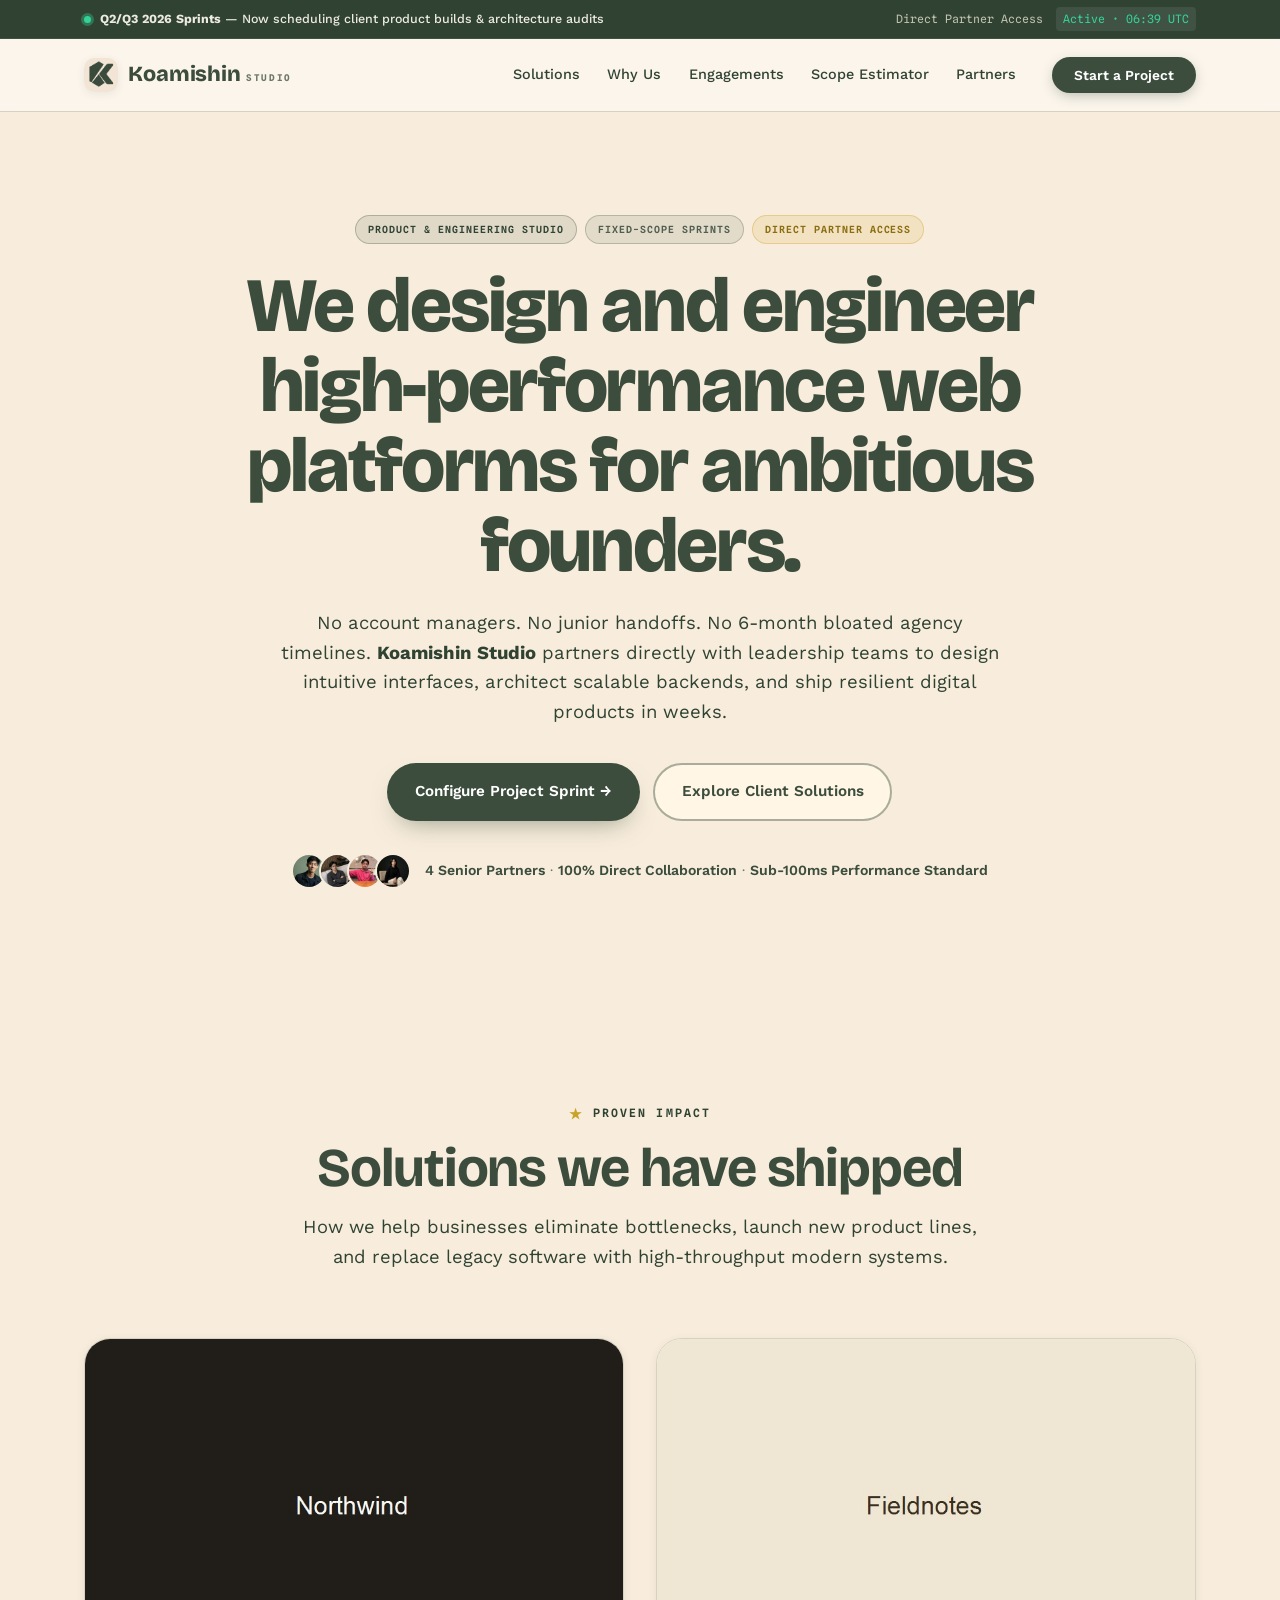
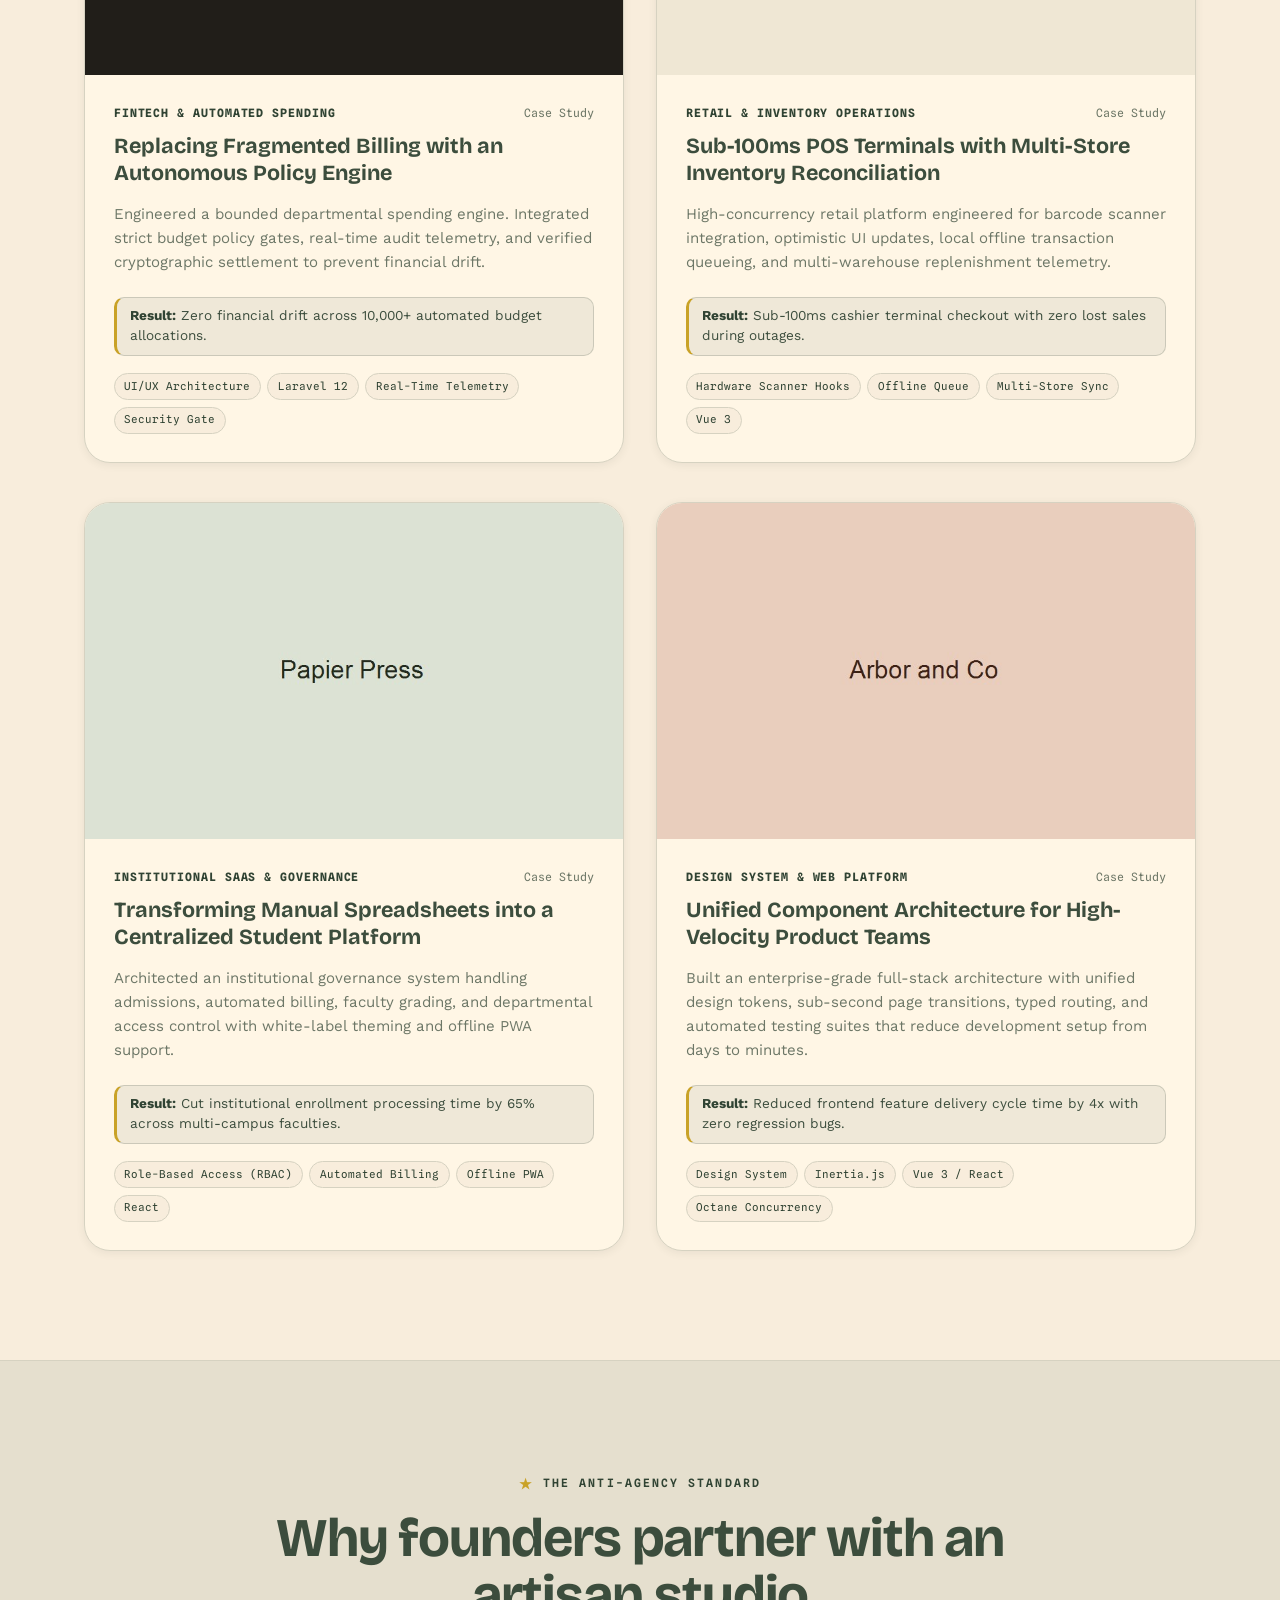
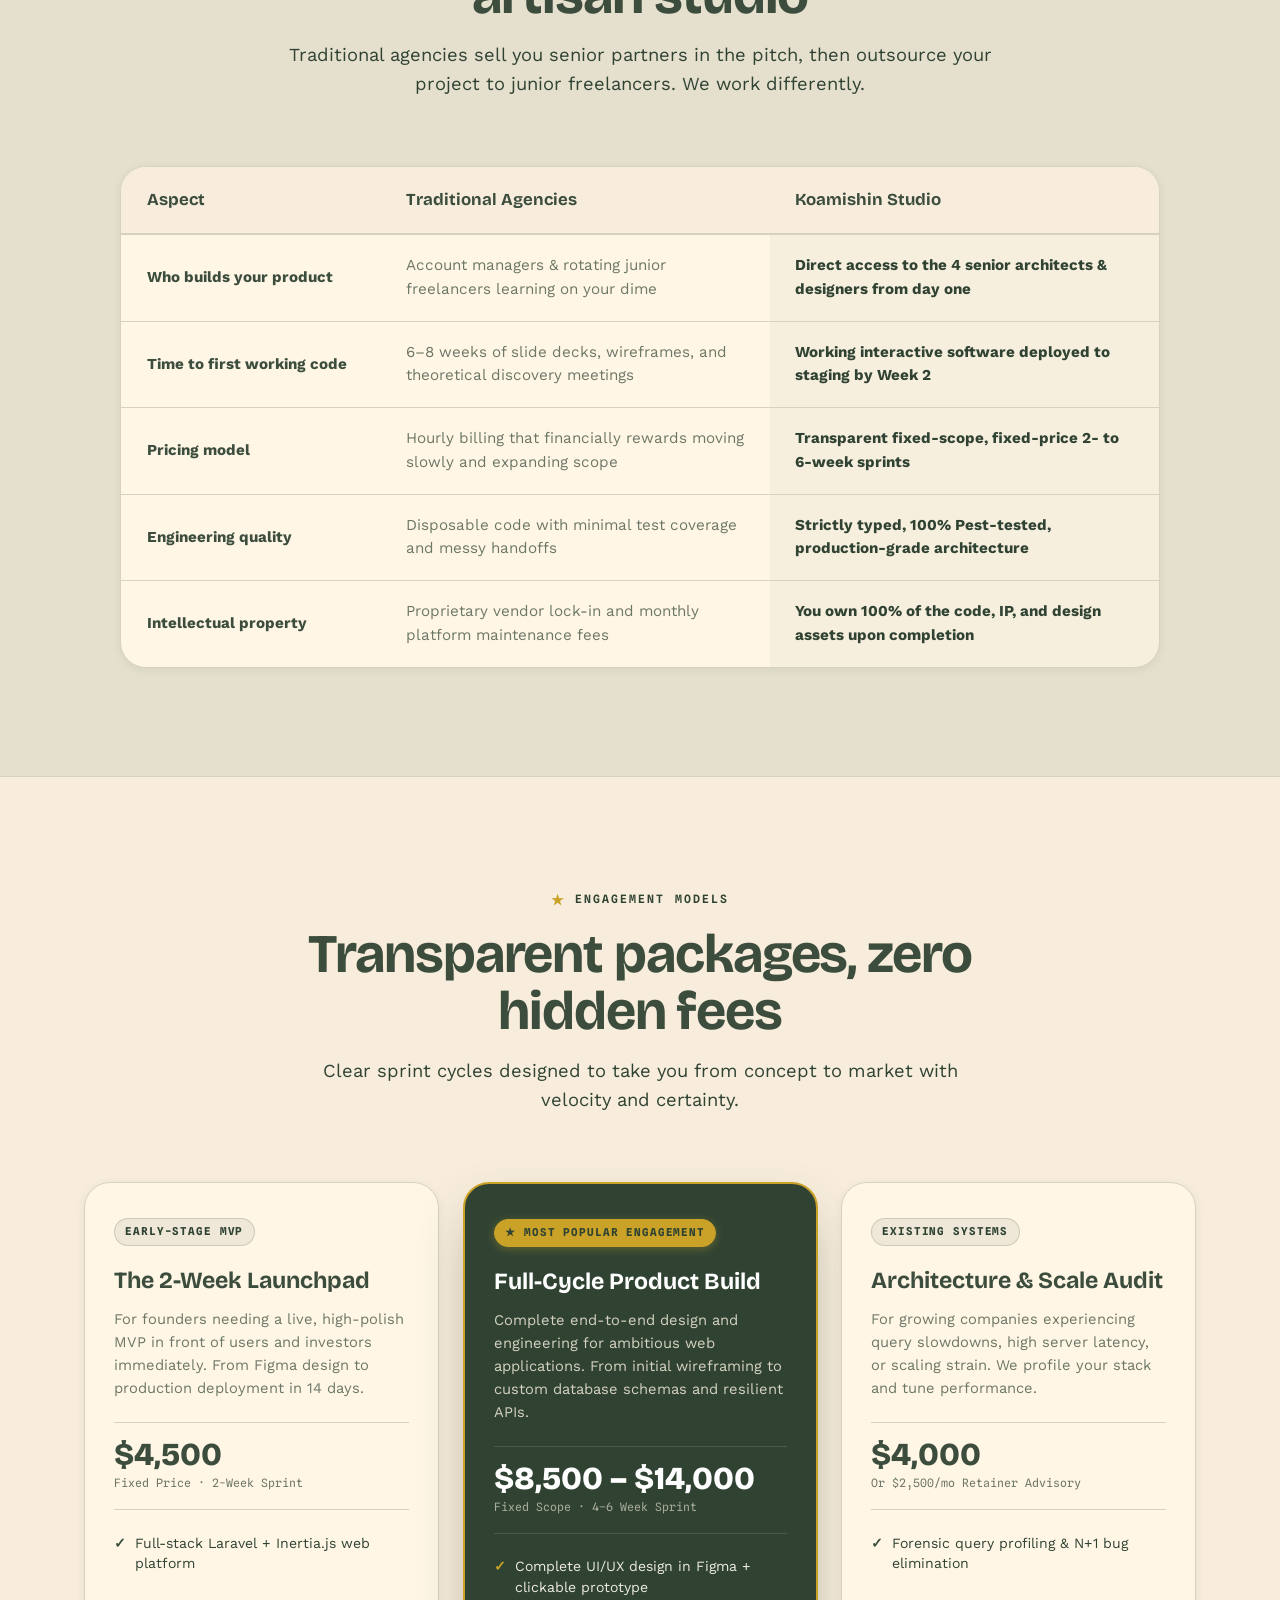
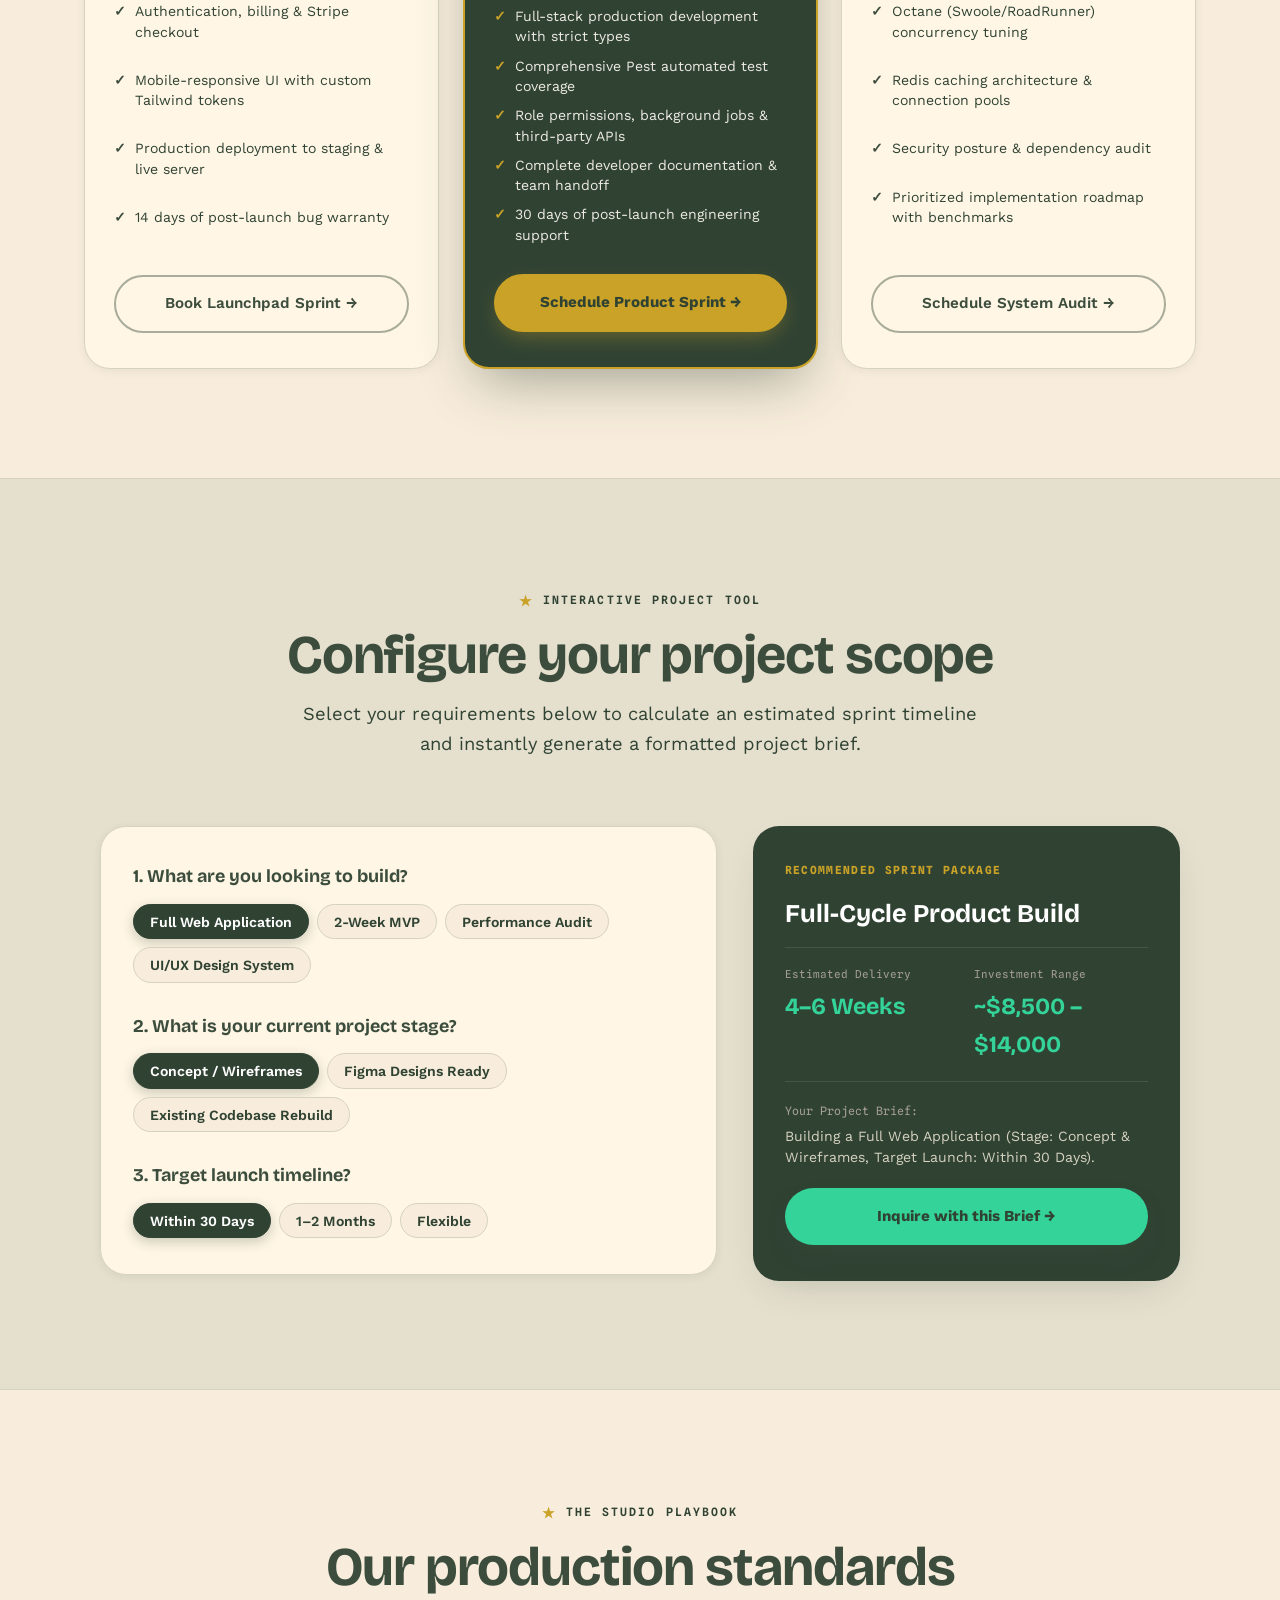
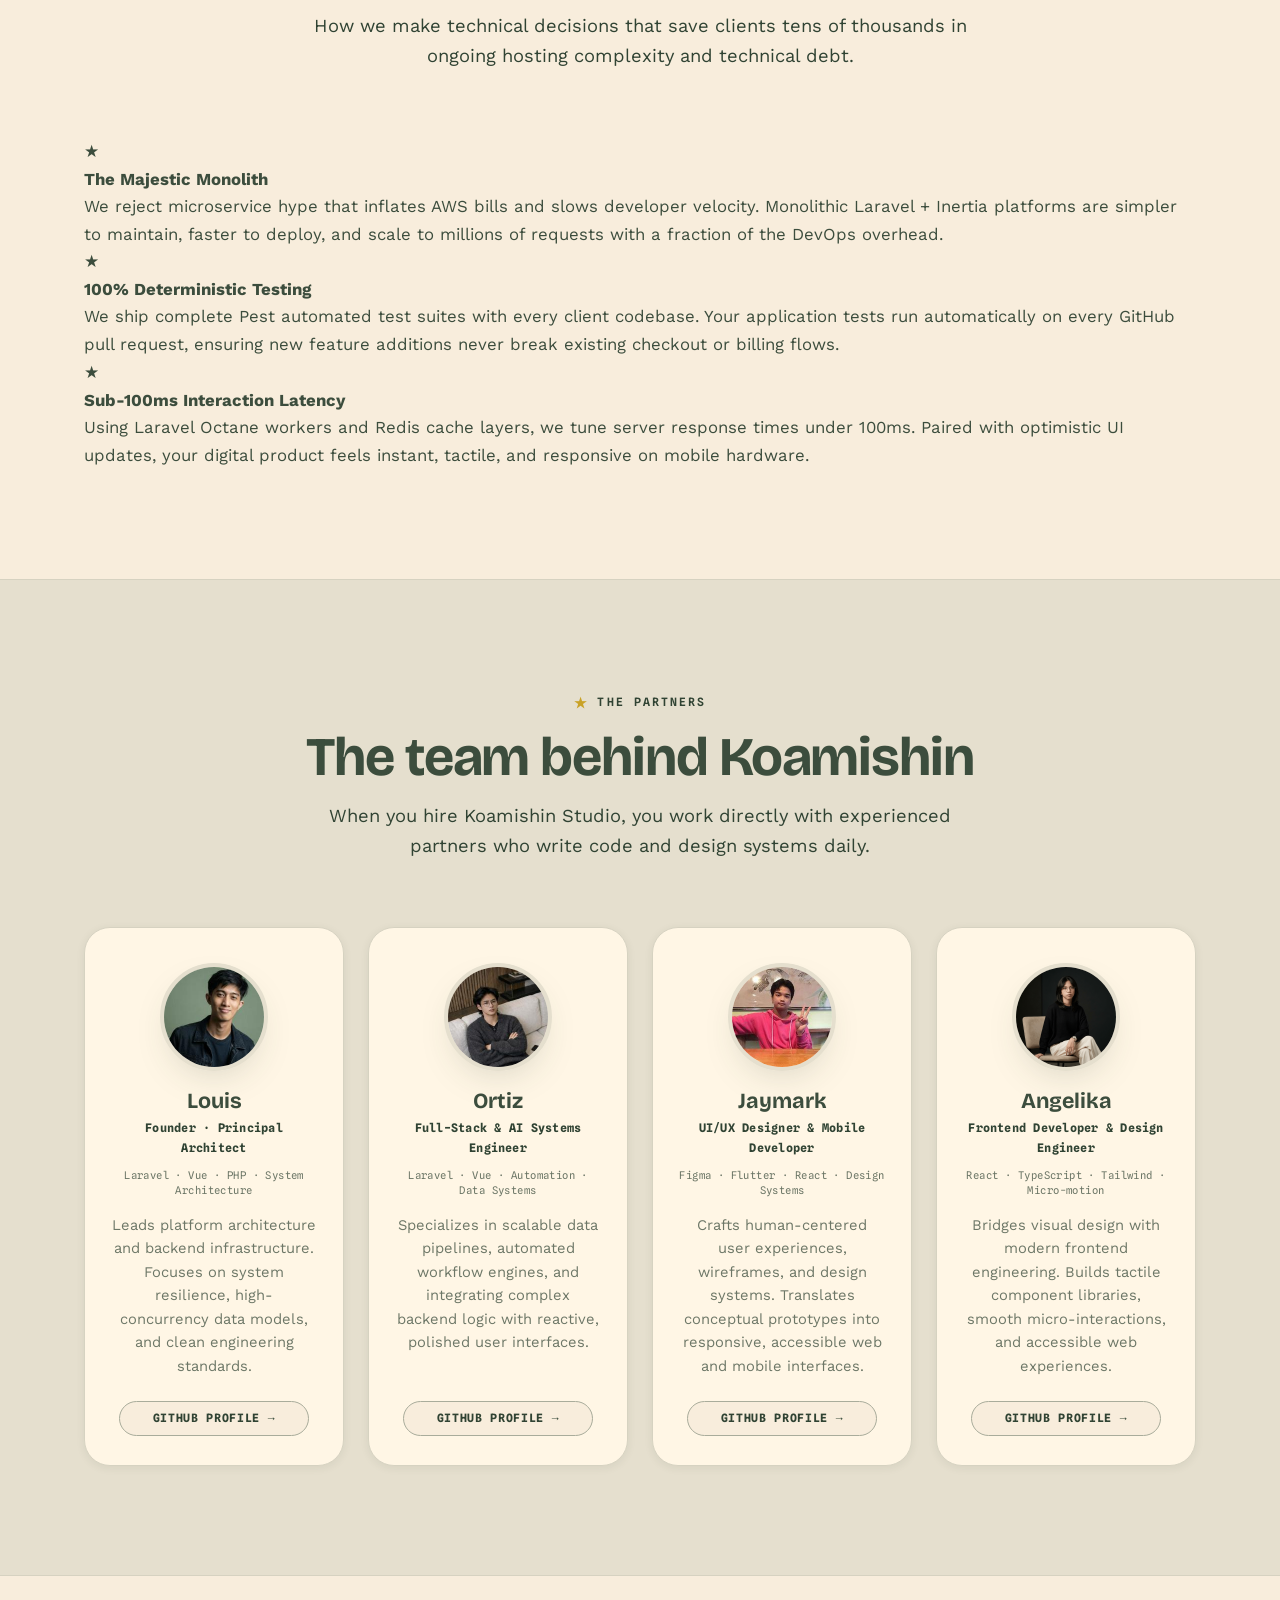
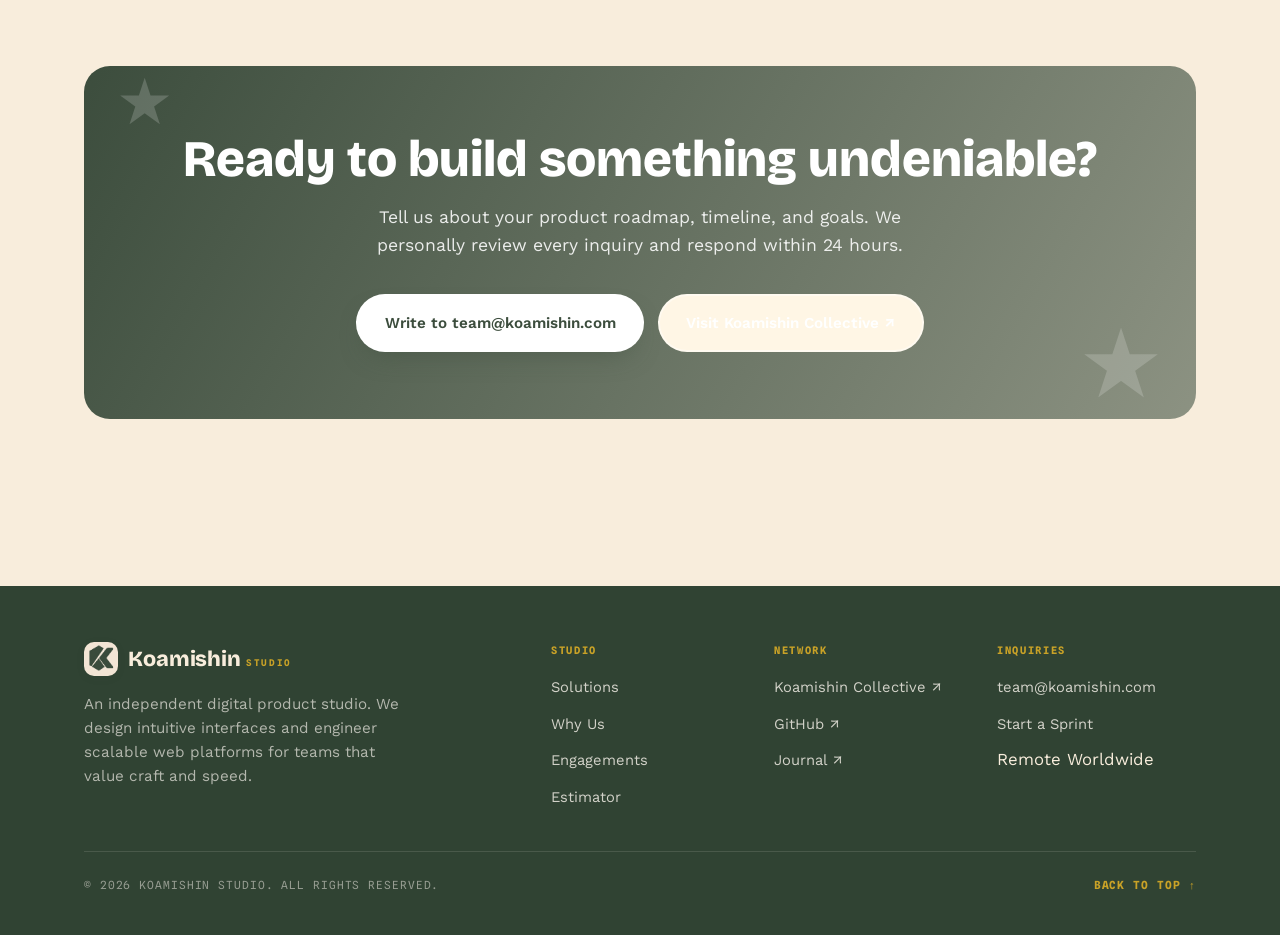
==== index.html @ 1f444ae4 "Add files via upload" ====
<!DOCTYPE html>
<html lang="en">
<head>
  <meta charset="UTF-8" />
  <meta name="viewport" content="width=device-width, initial-scale=1.0, viewport-fit=cover" />
  <meta name="theme-color" content="#3C4D3D" />
  <meta name="description" content="Koamishin Studio — Boutique digital product and engineering studio. We design intuitive interfaces and engineer high-concurrency web systems for ambitious founders and teams." />
  <meta property="og:title" content="Koamishin Studio — Digital Product &amp; Engineering Studio" />
  <meta property="og:description" content="No middlemen. No agency overhead. Direct partnership with senior architects and design engineers to ship production systems in weeks." />
  <meta property="og:image" content="images/koamishin-logo.png" />
  <meta name="twitter:card" content="summary_large_image" />
  <title>Koamishin Studio — Digital Product &amp; Engineering Studio</title>

  <link rel="icon" type="image/png" href="images/koamishin-logo.png" />

  <!-- Fonts: Bricolage Grotesque, Work Sans, Spline Sans Mono -->
  <link rel="preconnect" href="https://fonts.googleapis.com" />
  <link rel="preconnect" href="https://fonts.gstatic.com" crossorigin />
  <link href="https://fonts.googleapis.com/css2?family=Bricolage+Grotesque:opsz,wght@12..96,400..800&family=Spline+Sans+Mono:wght@400;500;600&family=Work+Sans:ital,wght@0,300..700;1,400..600&display=swap" rel="stylesheet" />

  <link rel="stylesheet" href="style.css" />
</head>
<body>
  <a class="skip-link" href="#main">Skip to content</a>

  <!-- Top Announcement Bar -->
  <div class="top-status-bar">
    <div class="wrap status-inner">
      <div class="status-left">
        <span class="live-dot" aria-hidden="true"></span>
        <span class="status-text"><strong>Q2/Q3 2026 Sprints</strong> — Now scheduling client product builds &amp; architecture audits</span>
      </div>
      <div class="status-right">
        <span class="location-badge">Direct Partner Access</span>
        <span class="clock-display" id="studio-clock" aria-label="Studio status">Active</span>
      </div>
    </div>
  </div>

  <!-- Site Header & Navigation -->
  <header class="site-header" id="site-header">
    <div class="wrap nav">
      <a class="brand" href="#top" aria-label="Koamishin Studio — Back to top">
        <img src="images/koamishin-logo.png" alt="Koamishin Logo" class="brand-logo" width="34" height="34" />
        <span class="brand-name">Koamishin<small>Studio</small></span>
      </a>

      <button class="nav-toggle-button" id="nav-toggle" type="button" aria-expanded="false" aria-controls="site-nav" aria-label="Toggle navigation menu">
        <span></span>
        <span></span>
      </button>

      <div class="nav-backdrop" id="nav-backdrop" aria-hidden="true"></div>

      <nav class="site-nav" id="site-nav" aria-label="Primary navigation">
        <ul class="nav-links">
          <li><a class="nav-link" href="#case-studies">Solutions</a></li>
          <li><a class="nav-link" href="#comparison">Why Us</a></li>
          <li><a class="nav-link" href="#packages">Engagements</a></li>
          <li><a class="nav-link" href="#estimator">Scope Estimator</a></li>
          <li><a class="nav-link" href="#team">Partners</a></li>
        </ul>
        <div class="nav-cta">
          <a class="btn btn-primary" href="#contact"><span class="btn-text-full">Start a Project</span><span class="btn-text-short">Contact</span></a>
        </div>
      </nav>
    </div>
  </header>

  <main id="main">
    <!-- Hero Section -->
    <section class="hero" id="top">
      <div class="wrap hero-center">
        <div class="badges reveal">
          <span class="badge coral">Product &amp; Engineering Studio</span>
          <span class="badge teal">Fixed-Scope Sprints</span>
          <span class="badge gold">Direct Partner Access</span>
        </div>

        <h1 class="hero-title reveal">
          We design and engineer high-performance web platforms for <em>ambitious founders</em>.
        </h1>

        <p class="hero-deck reveal">
          No account managers. No junior handoffs. No 6-month bloated agency timelines. <strong>Koamishin Studio</strong> partners directly with leadership teams to design intuitive interfaces, architect scalable backends, and ship resilient digital products in weeks.
        </p>

        <div class="hero-ctas reveal">
          <a class="btn btn-primary" href="#estimator">Configure Project Sprint →</a>
          <a class="btn btn-ghost" href="#case-studies">Explore Client Solutions</a>
        </div>

        <div class="hero-proof reveal">
          <div class="avatars" aria-label="Studio Partners">
            <img src="images/team-Rui-Zen.png" alt="Louis" width="36" height="36" loading="lazy" />
            <img src="images/team-SorenOutis.png" alt="Ortiz" width="36" height="36" loading="lazy" />
            <img src="images/team-Jaymark.png" alt="Jaymark" width="36" height="36" loading="lazy" />
            <img src="images/team-Angelika.png" alt="Angelika" width="36" height="36" loading="lazy" />
          </div>
          <p><b>4 Senior Partners</b> · <b>100% Direct Collaboration</b> · <b>Sub-100ms Performance Standard</b></p>
        </div>
      </div>
    </section>

    <!-- Client Solutions / Case Studies -->
    <section class="section" id="case-studies">
      <div class="wrap">
        <div class="section-head reveal">
          <span class="kicker">Proven Impact</span>
          <h2 class="section-title">Solutions we have <em>shipped</em></h2>
          <p class="lede">How we help businesses eliminate bottlenecks, launch new product lines, and replace legacy software with high-throughput modern systems.</p>
        </div>

        <div class="work-showcase-grid">
          <!-- Solution 1: OpenSinop -->
          <article class="work-card reveal" data-project="opensinop">
            <div class="work-visual">
              <img src="images/northwind-dashboard-product.jpg" alt="Autonomous finance operations platform" width="800" height="540" loading="lazy" />
              <button class="work-inspect-btn" type="button" data-open-project="opensinop">Read Client Story →</button>
            </div>
            <div class="work-content">
              <div class="work-meta">
                <span class="work-sector">Fintech &amp; Automated Spending</span>
                <span class="work-year">Case Study</span>
              </div>
              <h3 class="work-title">
                <button type="button" data-open-project="opensinop">Replacing Fragmented Billing with an Autonomous Policy Engine</button>
              </h3>
              <p class="work-desc">
                Engineered a bounded departmental spending engine. Integrated strict budget policy gates, real-time audit telemetry, and verified cryptographic settlement to prevent financial drift.
              </p>
              <div class="work-impact-badge">
                <strong>Result:</strong> Zero financial drift across 10,000+ automated budget allocations.
              </div>
              <div class="work-tags">
                <span>UI/UX Architecture</span><span>Laravel 12</span><span>Real-Time Telemetry</span><span>Security Gate</span>
              </div>
            </div>
          </article>

          <!-- Solution 2: Modern Multi-Store Retail -->
          <article class="work-card reveal" data-project="konbi">
            <div class="work-visual">
              <img src="images/fieldnotes-editorial-magazine.jpg" alt="Retail inventory management and cashier checkout interface" width="800" height="540" loading="lazy" />
              <button class="work-inspect-btn" type="button" data-open-project="konbi">Read Client Story →</button>
            </div>
            <div class="work-content">
              <div class="work-meta">
                <span class="work-sector">Retail &amp; Inventory Operations</span>
                <span class="work-year">Case Study</span>
              </div>
              <h3 class="work-title">
                <button type="button" data-open-project="konbi">Sub-100ms POS Terminals with Multi-Store Inventory Reconciliation</button>
              </h3>
              <p class="work-desc">
                High-concurrency retail platform engineered for barcode scanner integration, optimistic UI updates, local offline transaction queueing, and multi-warehouse replenishment telemetry.
              </p>
              <div class="work-impact-badge">
                <strong>Result:</strong> Sub-100ms cashier terminal checkout with zero lost sales during outages.
              </div>
              <div class="work-tags">
                <span>Hardware Scanner Hooks</span><span>Offline Queue</span><span>Multi-Store Sync</span><span>Vue 3</span>
              </div>
            </div>
          </article>

          <!-- Solution 3: Academic Governance -->
          <article class="work-card reveal" data-project="koakademy">
            <div class="work-visual">
              <img src="images/papier-press-brand-identity.jpg" alt="Institutional academic governance platform" width="800" height="540" loading="lazy" />
              <button class="work-inspect-btn" type="button" data-open-project="koakademy">Read Client Story →</button>
            </div>
            <div class="work-content">
              <div class="work-meta">
                <span class="work-sector">Institutional SaaS &amp; Governance</span>
                <span class="work-year">Case Study</span>
              </div>
              <h3 class="work-title">
                <button type="button" data-open-project="koakademy">Transforming Manual Spreadsheets into a Centralized Student Platform</button>
              </h3>
              <p class="work-desc">
                Architected an institutional governance system handling admissions, automated billing, faculty grading, and departmental access control with white-label theming and offline PWA support.
              </p>
              <div class="work-impact-badge">
                <strong>Result:</strong> Cut institutional enrollment processing time by 65% across multi-campus faculties.
              </div>
              <div class="work-tags">
                <span>Role-Based Access (RBAC)</span><span>Automated Billing</span><span>Offline PWA</span><span>React</span>
              </div>
            </div>
          </article>

          <!-- Solution 4: KoamiPlatform -->
          <article class="work-card reveal" data-project="starterkit">
            <div class="work-visual">
              <img src="images/arbor-co-ecommerce-website.jpg" alt="Design system and unified web application platform" width="800" height="540" loading="lazy" />
              <button class="work-inspect-btn" type="button" data-open-project="starterkit">Read Client Story →</button>
            </div>
            <div class="work-content">
              <div class="work-meta">
                <span class="work-sector">Design System &amp; Web Platform</span>
                <span class="work-year">Case Study</span>
              </div>
              <h3 class="work-title">
                <button type="button" data-open-project="starterkit">Unified Component Architecture for High-Velocity Product Teams</button>
              </h3>
              <p class="work-desc">
                Built an enterprise-grade full-stack architecture with unified design tokens, sub-second page transitions, typed routing, and automated testing suites that reduce development setup from days to minutes.
              </p>
              <div class="work-impact-badge">
                <strong>Result:</strong> Reduced frontend feature delivery cycle time by 4x with zero regression bugs.
              </div>
              <div class="work-tags">
                <span>Design System</span><span>Inertia.js</span><span>Vue 3 / React</span><span>Octane Concurrency</span>
              </div>
            </div>
          </article>
        </div>
      </div>
    </section>

    <!-- The Anti-Agency Comparison Table -->
    <section class="section section-tinted" id="comparison">
      <div class="wrap">
        <div class="section-head reveal">
          <span class="kicker">The Anti-Agency Standard</span>
          <h2 class="section-title">Why founders partner with an <em>artisan studio</em></h2>
          <p class="lede">Traditional agencies sell you senior partners in the pitch, then outsource your project to junior freelancers. We work differently.</p>
        </div>

        <div class="comparison-table-wrapper reveal">
          <table class="comparison-table">
            <thead>
              <tr>
                <th class="col-criteria">Aspect</th>
                <th class="col-traditional">Traditional Agencies</th>
                <th class="col-studio">Koamishin Studio</th>
              </tr>
            </thead>
            <tbody>
              <tr>
                <td class="cell-criteria"><strong>Who builds your product</strong></td>
                <td class="cell-traditional">Account managers &amp; rotating junior freelancers learning on your dime</td>
                <td class="cell-studio"><strong>Direct access to the 4 senior architects &amp; designers from day one</strong></td>
              </tr>
              <tr>
                <td class="cell-criteria"><strong>Time to first working code</strong></td>
                <td class="cell-traditional">6–8 weeks of slide decks, wireframes, and theoretical discovery meetings</td>
                <td class="cell-studio"><strong>Working interactive software deployed to staging by Week 2</strong></td>
              </tr>
              <tr>
                <td class="cell-criteria"><strong>Pricing model</strong></td>
                <td class="cell-traditional">Hourly billing that financially rewards moving slowly and expanding scope</td>
                <td class="cell-studio"><strong>Transparent fixed-scope, fixed-price 2- to 6-week sprints</strong></td>
              </tr>
              <tr>
                <td class="cell-criteria"><strong>Engineering quality</strong></td>
                <td class="cell-traditional">Disposable code with minimal test coverage and messy handoffs</td>
                <td class="cell-studio"><strong>Strictly typed, 100% Pest-tested, production-grade architecture</strong></td>
              </tr>
              <tr>
                <td class="cell-criteria"><strong>Intellectual property</strong></td>
                <td class="cell-traditional">Proprietary vendor lock-in and monthly platform maintenance fees</td>
                <td class="cell-studio"><strong>You own 100% of the code, IP, and design assets upon completion</strong></td>
              </tr>
            </tbody>
          </table>
        </div>
      </div>
    </section>

    <!-- Engagement Packages (Transparent Pricing & Models) -->
    <section class="section" id="packages">
      <div class="wrap">
        <div class="section-head reveal">
          <span class="kicker">Engagement Models</span>
          <h2 class="section-title">Transparent packages, <em>zero hidden fees</em></h2>
          <p class="lede">Clear sprint cycles designed to take you from concept to market with velocity and certainty.</p>
        </div>

        <div class="packages-grid">
          <!-- Package 1: Launchpad Sprint -->
          <div class="package-card reveal">
            <span class="package-tag">Early-Stage MVP</span>
            <h3 class="package-name">The 2-Week Launchpad</h3>
            <p class="package-desc">For founders needing a live, high-polish MVP in front of users and investors immediately. From Figma design to production deployment in 14 days.</p>
            <div class="package-pricing">
              <span class="price-val">$4,500</span>
              <span class="price-term">Fixed Price · 2-Week Sprint</span>
            </div>
            <ul class="package-features">
              <li>Full-stack Laravel + Inertia.js web platform</li>
              <li>Authentication, billing &amp; Stripe checkout</li>
              <li>Mobile-responsive UI with custom Tailwind tokens</li>
              <li>Production deployment to staging &amp; live server</li>
              <li>14 days of post-launch bug warranty</li>
            </ul>
            <a class="btn btn-ghost" href="#contact">Book Launchpad Sprint →</a>
          </div>

          <!-- Package 2: Full Product Build -->
          <div class="package-card package-featured reveal">
            <span class="package-tag featured-tag">★ Most Popular Engagement</span>
            <h3 class="package-name">Full-Cycle Product Build</h3>
            <p class="package-desc">Complete end-to-end design and engineering for ambitious web applications. From initial wireframing to custom database schemas and resilient APIs.</p>
            <div class="package-pricing">
              <span class="price-val">$8,500 – $14,000</span>
              <span class="price-term">Fixed Scope · 4–6 Week Sprint</span>
            </div>
            <ul class="package-features">
              <li>Complete UI/UX design in Figma + clickable prototype</li>
              <li>Full-stack production development with strict types</li>
              <li>Comprehensive Pest automated test coverage</li>
              <li>Role permissions, background jobs &amp; third-party APIs</li>
              <li>Complete developer documentation &amp; team handoff</li>
              <li>30 days of post-launch engineering support</li>
            </ul>
            <a class="btn btn-primary" href="#contact">Schedule Product Sprint →</a>
          </div>

          <!-- Package 3: Advisory & Audits -->
          <div class="package-card reveal">
            <span class="package-tag">Existing Systems</span>
            <h3 class="package-name">Architecture &amp; Scale Audit</h3>
            <p class="package-desc">For growing companies experiencing query slowdowns, high server latency, or scaling strain. We profile your stack and tune performance.</p>
            <div class="package-pricing">
              <span class="price-val">$4,000</span>
              <span class="price-term">Or $2,500/mo Retainer Advisory</span>
            </div>
            <ul class="package-features">
              <li>Forensic query profiling &amp; N+1 bug elimination</li>
              <li>Octane (Swoole/RoadRunner) concurrency tuning</li>
              <li>Redis caching architecture &amp; connection pools</li>
              <li>Security posture &amp; dependency audit</li>
              <li>Prioritized implementation roadmap with benchmarks</li>
            </ul>
            <a class="btn btn-ghost" href="#contact">Schedule System Audit →</a>
          </div>
        </div>
      </div>
    </section>

    <!-- Interactive Scope & Budget Estimator -->
    <section class="section section-tinted" id="estimator">
      <div class="wrap">
        <div class="section-head reveal">
          <span class="kicker">Interactive Project Tool</span>
          <h2 class="section-title">Configure your <em>project scope</em></h2>
          <p class="lede">Select your requirements below to calculate an estimated sprint timeline and instantly generate a formatted project brief.</p>
        </div>

        <div class="estimator-container reveal">
          <div class="estimator-form">
            <!-- Question 1 -->
            <div class="estimator-group">
              <label class="estimator-label">1. What are you looking to build?</label>
              <div class="estimator-options" id="opt-project-type">
                <button type="button" class="est-btn is-selected" data-val="Full Web Platform" data-weeks="4" data-cost="8500">Full Web Application</button>
                <button type="button" class="est-btn" data-val="MVP Launchpad" data-weeks="2" data-cost="4500">2-Week MVP</button>
                <button type="button" class="est-btn" data-val="Scale &amp; Speed Audit" data-weeks="2" data-cost="4000">Performance Audit</button>
                <button type="button" class="est-btn" data-val="Design System" data-weeks="3" data-cost="5000">UI/UX Design System</button>
              </div>
            </div>

            <!-- Question 2 -->
            <div class="estimator-group">
              <label class="estimator-label">2. What is your current project stage?</label>
              <div class="estimator-options" id="opt-stage">
                <button type="button" class="est-btn is-selected" data-val="Concept &amp; Wireframes">Concept / Wireframes</button>
                <button type="button" class="est-btn" data-val="Figma Ready for Build">Figma Designs Ready</button>
                <button type="button" class="est-btn" data-val="Existing App Needing Rebuild">Existing Codebase Rebuild</button>
              </div>
            </div>

            <!-- Question 3 -->
            <div class="estimator-group">
              <label class="estimator-label">3. Target launch timeline?</label>
              <div class="estimator-options" id="opt-timeline">
                <button type="button" class="est-btn is-selected" data-val="Within 30 Days">Within 30 Days</button>
                <button type="button" class="est-btn" data-val="1 to 2 Months">1–2 Months</button>
                <button type="button" class="est-btn" data-val="Flexible">Flexible</button>
              </div>
            </div>
          </div>

          <!-- Estimator Output Box -->
          <div class="estimator-summary">
            <span class="est-summary-kicker">Recommended Sprint Package</span>
            <h4 class="est-package-title" id="est-display-package">Full-Cycle Product Build</h4>

            <div class="est-metrics">
              <div class="est-metric">
                <span class="est-metric-label">Estimated Delivery</span>
                <strong class="est-metric-val" id="est-display-time">4–5 Weeks</strong>
              </div>
              <div class="est-metric">
                <span class="est-metric-label">Investment Range</span>
                <strong class="est-metric-val" id="est-display-price">~$8,500</strong>
              </div>
            </div>

            <div class="est-summary-breakdown">
              <span class="est-breakdown-title">Your Project Brief:</span>
              <p id="est-brief-text">Building a Full Web Application from Concept / Wireframes with launch target Within 30 Days.</p>
            </div>

            <a class="btn btn-primary" id="est-cta-btn" href="mailto:team@koamishin.com">
              Inquire with this Brief →
            </a>
          </div>
        </div>
      </div>
    </section>

    <!-- The Production Playbook / Studio Standards -->
    <section class="section" id="standards">
      <div class="wrap">
        <div class="section-head reveal">
          <span class="kicker">The Studio Playbook</span>
          <h2 class="section-title">Our <em>production standards</em></h2>
          <p class="lede">How we make technical decisions that save clients tens of thousands in ongoing hosting complexity and technical debt.</p>
        </div>

        <div class="principles-grid">
          <div class="principle-box reveal">
            <span class="principle-star">★</span>
            <h4>The Majestic Monolith</h4>
            <p>We reject microservice hype that inflates AWS bills and slows developer velocity. Monolithic Laravel + Inertia platforms are simpler to maintain, faster to deploy, and scale to millions of requests with a fraction of the DevOps overhead.</p>
          </div>
          <div class="principle-box reveal">
            <span class="principle-star">★</span>
            <h4>100% Deterministic Testing</h4>
            <p>We ship complete Pest automated test suites with every client codebase. Your application tests run automatically on every GitHub pull request, ensuring new feature additions never break existing checkout or billing flows.</p>
          </div>
          <div class="principle-box reveal">
            <span class="principle-star">★</span>
            <h4>Sub-100ms Interaction Latency</h4>
            <p>Using Laravel Octane workers and Redis cache layers, we tune server response times under 100ms. Paired with optimistic UI updates, your digital product feels instant, tactile, and responsive on mobile hardware.</p>
          </div>
        </div>
      </div>
    </section>

    <!-- The Partners (Team) -->
    <section class="section section-tinted" id="team">
      <div class="wrap">
        <div class="section-head reveal">
          <span class="kicker">The Partners</span>
          <h2 class="section-title">The team behind Koamishin</em></h2>
          <p class="lede">When you hire Koamishin Studio, you work directly with experienced partners who write code and design systems daily.</p>
        </div>

        <div class="team-grid">
          <!-- Louis -->
          <article class="team-card reveal">
            <div class="team-photo">
              <img src="images/team-Rui-Zen.png" alt="Louis" width="108" height="108" loading="lazy" />
            </div>
            <div class="team-info">
              <h3>Louis</h3>
              <div class="team-handles">
                <span class="team-handle">Founder · Principal Architect</span>
              </div>
              <span class="team-stack">Laravel · Vue · PHP · System Architecture</span>
              <p>Leads platform architecture and backend infrastructure. Focuses on system resilience, high-concurrency data models, and clean engineering standards.</p>
              <div class="team-meta">
                <a class="repo-link" href="https://github.com/Rui-Zen" target="_blank" rel="noopener noreferrer">GitHub Profile →</a>
              </div>
            </div>
          </article>

          <!-- Ortiz -->
          <article class="team-card reveal">
            <div class="team-photo">
              <img src="images/team-SorenOutis.png" alt="Ortiz" width="108" height="108" loading="lazy" />
            </div>
            <div class="team-info">
              <h3>Ortiz</h3>
              <div class="team-handles">
                <span class="team-handle">Full-Stack &amp; AI Systems Engineer</span>
              </div>
              <span class="team-stack">Laravel · Vue · Automation · Data Systems</span>
              <p>Specializes in scalable data pipelines, automated workflow engines, and integrating complex backend logic with reactive, polished user interfaces.</p>
              <div class="team-meta">
                <a class="repo-link" href="https://github.com/SorenOutis" target="_blank" rel="noopener noreferrer">GitHub Profile →</a>
              </div>
            </div>
          </article>

          <!-- Jaymark -->
          <article class="team-card reveal">
            <div class="team-photo">
              <img src="images/team-Jaymark.png" alt="Jaymark" width="108" height="108" loading="lazy" />
            </div>
            <div class="team-info">
              <h3>Jaymark</h3>
              <div class="team-handles">
                <span class="team-handle">UI/UX Designer &amp; Mobile Developer</span>
              </div>
              <span class="team-stack">Figma · Flutter · React · Design Systems</span>
              <p>Crafts human-centered user experiences, wireframes, and design systems. Translates conceptual prototypes into responsive, accessible web and mobile interfaces.</p>
              <div class="team-meta">
                <a class="repo-link" href="https://github.com/jayreid017" target="_blank" rel="noopener noreferrer">GitHub Profile →</a>
              </div>
            </div>
          </article>

          <!-- Angelika -->
          <article class="team-card reveal">
            <div class="team-photo">
              <img src="images/team-Angelika.png" alt="Angelika" width="108" height="108" loading="lazy" />
            </div>
            <div class="team-info">
              <h3>Angelika</h3>
              <div class="team-handles">
                <span class="team-handle">Frontend Developer &amp; Design Engineer</span>
              </div>
              <span class="team-stack">React · TypeScript · Tailwind · Micro-motion</span>
              <p>Bridges visual design with modern frontend engineering. Builds tactile component libraries, smooth micro-interactions, and accessible web experiences.</p>
              <div class="team-meta">
                <a class="repo-link" href="https://github.com/elyashzyl" target="_blank" rel="noopener noreferrer">GitHub Profile →</a>
              </div>
            </div>
          </article>
        </div>
      </div>
    </section>

    <!-- Contact & Project Inquiry -->
    <section class="section section-contact" id="contact">
      <div class="wrap">
      <div class="cta-band reveal">
        <h2>Ready to build something undeniable?</h2>
        <p>Tell us about your product roadmap, timeline, and goals. We personally review every inquiry and respond within 24 hours.</p>
        <div class="hero-ctas">
          <a class="btn btn-primary" href="mailto:team@koamishin.com?subject=Studio%20Sprint%20Inquiry%20%E2%80%94%20Koamishin%20Studio" style="background:#fff; color:var(--ink)">
            Write to team@koamishin.com
          </a>
          <a class="btn btn-ghost" href="https://koamishin.com" target="_blank" rel="noopener noreferrer" style="color:#fff; border-color:rgba(255,255,255,0.4)">
            Visit Koamishin Collective ↗
          </a>
        </div>
      </div>
    </section>
  </main>

  <!-- Interactive Case Study Drawer -->
  <aside class="case-drawer" id="case-drawer" aria-hidden="true" role="dialog" aria-modal="true" aria-labelledby="drawer-title">
    <div class="drawer-backdrop" id="drawer-backdrop"></div>
    <div class="drawer-panel" id="drawer-panel">
      <button class="drawer-close-btn" id="drawer-close-btn" type="button" aria-label="Close case study drawer">
        <span>Close</span>
        <svg width="18" height="18" viewBox="0 0 24 24" fill="none" stroke="currentColor" stroke-width="2" stroke-linecap="round" stroke-linejoin="round" aria-hidden="true"><line x1="18" y1="6" x2="6" y2="18"></line><line x1="6" y1="6" x2="18" y2="18"></line></svg>
      </button>

      <div class="drawer-content" id="drawer-content">
        <!-- Injected dynamically via script.js -->
      </div>
    </div>
  </aside>

  <!-- Site Footer -->
  <footer class="site-footer">
    <div class="wrap">
      <div class="footer-top">
        <div class="footer-brand">
          <a class="brand" href="#top">
            <img src="images/koamishin-logo.png" alt="Koamishin Logo" class="brand-logo" width="34" height="34" />
            <span class="brand-name" style="color:var(--cream)">Koamishin<small style="color:var(--gold)">Studio</small></span>
          </a>
          <p>An independent digital product studio. We design intuitive interfaces and engineer scalable web platforms for teams that value craft and speed.</p>
        </div>

        <div class="footer-cols">
          <div class="footer-col">
            <h6>Studio</h6>
            <ul>
              <li><a href="#case-studies">Solutions</a></li>
              <li><a href="#comparison">Why Us</a></li>
              <li><a href="#packages">Engagements</a></li>
              <li><a href="#estimator">Estimator</a></li>
            </ul>
          </div>

          <div class="footer-col">
            <h6>Network</h6>
            <ul>
              <li><a href="https://koamishin.com" target="_blank" rel="noopener noreferrer">Koamishin Collective ↗</a></li>
              <li><a href="https://github.com/koamishin" target="_blank" rel="noopener noreferrer">GitHub ↗</a></li>
              <li><a href="https://koamishin.com/blog/" target="_blank" rel="noopener noreferrer">Journal ↗</a></li>
            </ul>
          </div>

          <div class="footer-col">
            <h6>Inquiries</h6>
            <ul>
              <li><a href="mailto:team@koamishin.com">team@koamishin.com</a></li>
              <li><a href="#contact">Start a Sprint</a></li>
              <li><span>Remote Worldwide</span></li>
            </ul>
          </div>
        </div>
      </div>

      <div class="footer-base">
        <span>© 2026 Koamishin Studio. All rights reserved.</span>
        <a class="back-to-top" href="#top">Back to top ↑</a>
      </div>
    </div>
  </footer>

  <script src="script.js" defer></script>
</body>
</html>
---- style.css ----
/* ==========================================================
   KOAMISHIN STUDIO — OFFICIAL STYLESHEET
   Authentic design system of koamishin.com tailored for Studio.
   Stack: Bricolage Grotesque • Spline Sans Mono • Work Sans
   Palette: Forest Moss (#3c4d3d) • Warm Cream (#f8eddc) • Gold (#c9a227)
   Polish: Emil Kowalski & Apple Design Interaction Engineering
   ========================================================== */

@import "https://fonts.googleapis.com/css2?family=Bricolage+Grotesque:opsz,wght@12..96,400..800&family=Spline+Sans+Mono:wght@400;500;600&family=Work+Sans:ital,wght@0,300..700;1,400..600&display=swap";

:root {
  /* Official Koamishin Palette */
  --brand-1: #f8eddc;
  --brand-2: #3c4d3d;
  --brand-3: #fff6e5;
  --brand-4: #304333;
  --brand-5: #4f5e4e;
  --brand-6: #6d7767;
  --brand-7: #c3c2b1;
  --brand-8: #a9ac9b;
  --brand-9: #8c9282;
  --brand-10: #d6d2c1;
  --brand-11: #e5dfce;

  --cream: var(--brand-1);
  --cream-2: var(--brand-11);
  --card: var(--brand-3);
  --ink: var(--brand-2);
  --ink-soft: var(--brand-4);
  --muted: var(--brand-6);
  --coral: var(--brand-2);
  --coral-dk: var(--brand-4);
  --teal: var(--brand-5);
  --gold: #c9a227;
  --berry: var(--brand-9);
  --night: var(--brand-4);
  --night-2: var(--brand-2);
  --line: var(--brand-10);
  --line-strong: var(--brand-8);

  /* Typography */
  --display: "Bricolage Grotesque", "Trebuchet MS", sans-serif;
  --body: "Work Sans", "Helvetica Neue", Arial, sans-serif;
  --mono: "Spline Sans Mono", ui-monospace, Consolas, monospace;

  /* Dimensions & Layout */
  --radius: 18px;
  --radius-lg: 26px;
  --radius-sm: 10px;
  --radius-pill: 999px;
  --measure: 64ch;
  --gutter: clamp(1.25rem, 5vw, 4.5rem);
  --hair: 1px solid var(--line);
  --shadow-sm: 0 2px 8px rgba(48, 67, 51, 0.08);
  --shadow-md: 0 14px 40px -18px rgba(48, 67, 51, 0.28);

  /* Micro-motion Tokens */
  --ease-out: cubic-bezier(0.23, 1, 0.32, 1);
  --ease-in-out: cubic-bezier(0.77, 0, 0.175, 1);
  --ease-drawer: cubic-bezier(0.32, 0.72, 0, 1);
  --duration-press: 140ms;
  --duration-hover: 180ms;
}

*,
*::before,
*::after {
  box-sizing: border-box;
  margin: 0;
  padding: 0;
}

html {
  scroll-behavior: smooth;
  font-size: 16px;
  overflow-x: hidden;
}

body {
  background: var(--cream);
  color: var(--ink);
  font-family: var(--body);
  -webkit-font-smoothing: antialiased;
  -moz-osx-font-smoothing: grayscale;
  text-rendering: optimizeLegibility;
  font-size: 1.05rem;
  font-weight: 400;
  line-height: 1.65;
  overflow-x: hidden;
}

body.nav-open {
  overflow: hidden;
}

img {
  max-width: 100%;
  display: block;
}

a {
  color: inherit;
  text-decoration: none;
  touch-action: manipulation;
}

button {
  font-family: inherit;
  cursor: pointer;
  border: none;
  background: none;
  touch-action: manipulation;
}

::selection {
  background: var(--coral);
  color: #fff;
}

.wrap {
  max-width: 1240px;
  padding: 0 var(--gutter);
  margin: 0 auto;
}

.center {
  text-align: center;
}

/* Accessibility Skip Link */
.skip-link {
  position: absolute;
  left: 1.5rem;
  top: -4rem;
  background: var(--night);
  color: #fff;
  padding: 0.65rem 1.2rem;
  border-radius: var(--radius-pill);
  font-size: 0.88rem;
  font-weight: 600;
  z-index: 1000;
  transition: top 180ms var(--ease-out);
}

.skip-link:focus {
  top: 1.5rem;
}

a:focus-visible,
button:focus-visible {
  outline: 2.5px solid var(--gold);
  outline-offset: 3px;
  border-radius: 4px;
}

/* Typography Helpers */
.display {
  font-family: var(--display);
  letter-spacing: -0.02em;
}

.kicker {
  font-family: var(--mono);
  letter-spacing: 0.18em;
  text-transform: uppercase;
  color: var(--coral-dk);
  align-items: center;
  gap: 0.55rem;
  font-size: 0.72rem;
  font-weight: 600;
  display: inline-flex;
}

.kicker::before {
  content: "★";
  color: var(--gold);
  font-size: 0.9rem;
}

.section-title {
  font-family: var(--display);
  letter-spacing: -0.02em;
  color: var(--ink);
  font-size: clamp(2rem, 5vw, 3.4rem);
  font-weight: 700;
  line-height: 1.05;
}

.section-title em {
  color: var(--coral);
  font-style: normal;
}

.lede {
  color: var(--ink-soft);
  max-width: var(--measure);
  font-size: 1.15rem;
  line-height: 1.6;
}

.center .lede {
  margin-left: auto;
  margin-right: auto;
}

.micro {
  font-family: var(--mono);
  letter-spacing: 0.12em;
  text-transform: uppercase;
  color: var(--muted);
  font-size: 0.66rem;
}

/* ==========================================================
   SECTION ARCHITECTURE & VERTICAL RHYTHM
   ========================================================== */

.section {
  padding: clamp(5rem, 8.5vw, 7.5rem) 0;
  position: relative;
}

.section-tinted {
  background: var(--cream-2);
  border-top: var(--hair);
  border-bottom: var(--hair);
}

.section-contact {
  padding: clamp(4rem, 7vw, 6.5rem) 0 clamp(4.5rem, 8vw, 7.5rem);
}

.section-head {
  text-align: center;
  max-width: 780px;
  margin: 0 auto clamp(2.8rem, 5.5vw, 4.2rem);
}

.section-head .kicker {
  justify-content: center;
  margin-bottom: 0.9rem;
}

.section-head .section-title {
  margin-bottom: 0.95rem;
}

.section-head .lede {
  margin-top: 0.8rem;
  margin-left: auto;
  margin-right: auto;
}

/* ==========================================================
   BUTTONS & BADGES
   ========================================================== */

.btn {
  font-family: var(--body);
  border-radius: var(--radius-pill);
  cursor: pointer;
  border: 2px solid transparent;
  justify-content: center;
  align-items: center;
  gap: 0.55rem;
  padding: 0.9rem 1.65rem;
  font-size: 0.95rem;
  font-weight: 600;
  transition: transform var(--duration-press) var(--ease-out), background 160ms ease, box-shadow 160ms ease, border-color 160ms ease;
  display: inline-flex;
  user-select: none;
  -webkit-tap-highlight-color: transparent;
}

.btn:active {
  transform: scale(0.97) !important;
}

.btn-primary {
  background: var(--coral);
  color: #fff;
  box-shadow: 0 12px 26px -12px rgba(60, 77, 61, 0.55);
}

@media (hover: hover) and (pointer: fine) {
  .btn-primary:hover {
    background: var(--coral-dk);
    transform: translateY(-2px);
    box-shadow: 0 16px 32px -10px rgba(60, 77, 61, 0.65);
  }
}

.btn-ghost {
  background: var(--card);
  color: var(--ink);
  border-color: var(--line-strong);
}

@media (hover: hover) and (pointer: fine) {
  .btn-ghost:hover {
    border-color: var(--ink);
    background: #fff;
    transform: translateY(-2px);
  }
}

.badge {
  font-family: var(--mono);
  letter-spacing: 0.1em;
  text-transform: uppercase;
  border-radius: var(--radius-pill);
  background: var(--cream-2);
  color: var(--ink-soft);
  border: 1px solid var(--line);
  align-items: center;
  gap: 0.4rem;
  padding: 0.32rem 0.75rem;
  font-size: 0.62rem;
  font-weight: 600;
  display: inline-flex;
}

.badge.coral {
  color: var(--coral-dk);
  background: rgba(60, 77, 61, 0.12);
  border-color: rgba(60, 77, 61, 0.3);
}

.badge.teal {
  color: var(--brand-5);
  background: rgba(79, 94, 78, 0.12);
  border-color: rgba(79, 94, 78, 0.3);
}

.badge.gold {
  color: #8a6d10;
  background: rgba(201, 162, 39, 0.14);
  border-color: rgba(201, 162, 39, 0.35);
}

/* ==========================================================
   TOP STATUS TICKER
   ========================================================== */

.top-status-bar {
  background: var(--night);
  color: #e5dfce;
  font-size: 0.78rem;
  padding: max(0.45rem, env(safe-area-inset-top)) 0 0.45rem;
  border-bottom: 1px solid rgba(255, 255, 255, 0.08);
}

.status-inner {
  display: flex;
  justify-content: space-between;
  align-items: center;
  gap: 1rem;
}

.status-left {
  display: flex;
  align-items: center;
  gap: 0.55rem;
}

.live-dot {
  position: relative;
  width: 7px;
  height: 7px;
  border-radius: 50%;
  background: #34d399;
  display: inline-block;
  flex-shrink: 0;
}

.live-dot::after {
  content: "";
  position: absolute;
  inset: -3px;
  border-radius: 50%;
  background: rgba(52, 211, 153, 0.35);
  animation: pulse-ring 2.6s cubic-bezier(0.25, 1, 0.5, 1) infinite;
}

@keyframes pulse-ring {
  0% { transform: scale(0.8); opacity: 0.9; }
  60% { transform: scale(1.6); opacity: 0; }
  100% { transform: scale(0.8); opacity: 0; }
}

.status-text {
  font-weight: 500;
  color: #edeae2;
}

.status-right {
  display: flex;
  align-items: center;
  gap: 0.8rem;
  font-family: var(--mono);
  font-size: 0.72rem;
  color: #c3c2b1;
}

.clock-display {
  color: #34d399;
  background: rgba(255, 255, 255, 0.08);
  padding: 0.15rem 0.45rem;
  border-radius: 4px;
}

/* ==========================================================
   SITE HEADER & NAVIGATION
   ========================================================== */

.site-header {
  z-index: 200;
  background: rgba(251, 246, 239, 0.88);
  backdrop-filter: blur(14px) saturate(160%);
  -webkit-backdrop-filter: blur(14px) saturate(160%);
  border-bottom: var(--hair);
  position: sticky;
  top: 0;
}

.nav {
  display: flex;
  justify-content: space-between;
  align-items: center;
  gap: 1rem;
  height: 72px;
}

.brand {
  font-family: var(--display);
  letter-spacing: -0.01em;
  white-space: nowrap;
  flex-shrink: 0;
  align-items: center;
  gap: 0.65rem;
  font-size: 1.35rem;
  font-weight: 800;
  display: flex;
}

.brand-logo {
  width: 34px;
  height: 34px;
  border-radius: 10px;
  box-shadow: var(--shadow-sm);
  display: block;
}

.brand-name {
  display: inline-flex;
  align-items: baseline;
  gap: 0.35rem;
  color: var(--ink);
}

.brand-name small {
  font-family: var(--mono);
  letter-spacing: 0.18em;
  text-transform: uppercase;
  color: var(--muted);
  font-size: 0.58rem;
  font-weight: 700;
}

.site-nav {
  display: flex;
  align-items: center;
  gap: 1.5rem;
}

.nav-links {
  display: flex;
  align-items: center;
  gap: 0.2rem;
  list-style: none;
}

.nav-links li a {
  color: var(--ink-soft);
  font-size: 0.9rem;
  font-weight: 500;
  font-family: var(--body);
  white-space: nowrap;
  border-radius: 10px;
  padding: 0.45rem 0.75rem;
  transition: all 160ms ease;
  display: inline-flex;
  align-items: center;
}

.nav-links li a:hover {
  background: var(--cream-2);
  color: var(--ink);
}

.nav-cta {
  display: flex;
  align-items: center;
  gap: 0.55rem;
}

.nav-cta .btn {
  padding: 0.5rem 1.15rem;
  font-size: 0.86rem;
  line-height: 1.2;
}

.nav-cta .btn-primary {
  padding: 0.5rem 1.25rem;
  box-shadow: 0 4px 14px -3px rgba(60, 77, 61, 0.4);
}

.btn-text-short { display: none; }
.btn-text-full { display: inline; }

/* Mobile Hamburger Toggle */
.nav-toggle-button {
  display: none;
  width: 44px;
  height: 44px;
  border: 1px solid var(--line);
  border-radius: 12px;
  background: var(--card);
  cursor: pointer;
  place-items: center;
  align-content: center;
  padding: 0;
  transition: background 160ms ease, transform var(--duration-press) var(--ease-out);
  -webkit-tap-highlight-color: transparent;
}

.nav-toggle-button:active {
  transform: scale(0.95);
}

.nav-toggle-button span {
  display: block;
  width: 19px;
  height: 2px;
  background: var(--ink);
  margin: 3.5px auto;
  border-radius: 2px;
  transition: transform 220ms var(--ease-out), opacity 160ms ease;
  transform-origin: center;
}

.nav-toggle-button[aria-expanded="true"] span:nth-child(1) {
  transform: translateY(2.8px) rotate(45deg);
}

.nav-toggle-button[aria-expanded="true"] span:nth-child(2) {
  transform: translateY(-2.8px) rotate(-45deg);
}

/* Nav Backdrop */
.nav-backdrop {
  position: fixed;
  inset: 0;
  background: rgba(48, 67, 51, 0.45);
  backdrop-filter: blur(4px);
  -webkit-backdrop-filter: blur(4px);
  z-index: 180;
  opacity: 0;
  visibility: hidden;
  pointer-events: none;
  transition: opacity 220ms ease, visibility 220ms;
}

.nav-backdrop.is-visible {
  opacity: 1;
  visibility: visible;
  pointer-events: auto;
}

/* ==========================================================
   HERO SECTION
   ========================================================== */

.hero {
  text-align: center;
  padding: clamp(3.5rem, 8vw, 6.5rem) 0;
}

.hero-center {
  display: flex;
  flex-direction: column;
  align-items: center;
  max-width: 920px;
  margin: 0 auto;
}

.hero .badges {
  display: flex;
  flex-wrap: wrap;
  justify-content: center;
  gap: 0.5rem;
  margin-bottom: 1.5rem;
}

.hero-title {
  font-family: var(--display);
  letter-spacing: -0.03em;
  color: var(--ink);
  font-size: clamp(2.8rem, 6.8vw, 4.8rem);
  font-weight: 800;
  line-height: 1.04;
}

.hero-title em {
  color: var(--coral);
  font-style: normal;
}

.hero-deck {
  color: var(--ink-soft);
  max-width: 60ch;
  margin: 1.4rem auto 0;
  font-size: 1.16rem;
  line-height: 1.6;
}

.hero-ctas {
  display: flex;
  flex-wrap: wrap;
  justify-content: center;
  gap: 0.85rem;
  margin-top: 2.2rem;
}

.hero-proof {
  display: flex;
  justify-content: center;
  align-items: center;
  gap: 0.9rem;
  margin-top: 2rem;
}

.hero-proof .avatars {
  display: flex;
}

.hero-proof .avatars img {
  width: 36px;
  height: 36px;
  border-radius: 50%;
  border: 2px solid var(--cream);
  object-fit: cover;
  margin-left: -8px;
  display: block;
}

.hero-proof .avatars img:first-child {
  margin-left: 0;
}

.hero-proof p {
  color: var(--muted);
  font-size: 0.88rem;
}

.hero-proof b {
  color: var(--ink);
  font-weight: 600;
}

/* ==========================================================
   MARQUEE LOGO BAND
   ========================================================== */

.marquee-band {
  padding: 1.5rem 0 1rem;
}

.marquee {
  border-top: var(--hair);
  border-bottom: var(--hair);
  max-width: 1080px;
  margin: 0.9rem auto 0;
  padding: 1rem 0;
  position: relative;
  overflow: hidden;
  -webkit-mask-image: linear-gradient(90deg, transparent, #000 8% 92%, transparent);
  mask-image: linear-gradient(90deg, transparent, #000 8% 92%, transparent);
}

.marquee .track {
  display: flex;
  align-items: center;
  gap: 2.6rem;
  width: max-content;
  will-change: transform;
  animation: scrollX 34s linear infinite;
}

.marquee:hover .track {
  animation-play-state: paused;
}

@keyframes scrollX {
  to { transform: translate(-50%); }
}

.logo-item {
  white-space: nowrap;
  font-family: var(--display);
  color: var(--ink-soft);
  opacity: 0.88;
  align-items: center;
  gap: 0.55rem;
  font-size: 1.05rem;
  font-weight: 700;
  display: inline-flex;
}

.logo-item .lg {
  color: #fff;
  width: 26px;
  height: 26px;
  font-family: var(--mono);
  border-radius: 7px;
  place-items: center;
  font-size: 0.62rem;
  font-weight: 700;
  display: inline-grid;
}

/* ==========================================================
   SELECTED WORK / CASE STUDIES
   ========================================================== */

.work-showcase-grid {
  display: grid;
  grid-template-columns: repeat(2, 1fr);
  gap: 2.4rem 2rem;
}

.work-card {
  background: var(--card);
  border: 1px solid var(--line);
  border-radius: var(--radius-lg);
  overflow: hidden;
  box-shadow: var(--shadow-sm);
  display: flex;
  flex-direction: column;
  transition: transform var(--duration-hover) var(--ease-out), box-shadow var(--duration-hover) var(--ease-out), border-color var(--duration-hover) ease;
  cursor: pointer;
}

.work-card:hover {
  transform: translateY(-4px);
  box-shadow: var(--shadow-md);
  border-color: var(--line-strong);
}

.work-visual {
  position: relative;
  aspect-ratio: 16 / 10;
  overflow: hidden;
  background: var(--cream-2);
}

.work-visual img {
  width: 100%;
  height: 100%;
  object-fit: cover;
  transition: transform 500ms var(--ease-out);
}

.work-card:hover .work-visual img {
  transform: scale(1.03);
}

.work-inspect-btn {
  position: absolute;
  bottom: 1rem;
  right: 1rem;
  background: rgba(255, 255, 255, 0.95);
  backdrop-filter: blur(10px);
  color: var(--ink);
  font-family: var(--mono);
  font-size: 0.74rem;
  font-weight: 700;
  letter-spacing: 0.04em;
  text-transform: uppercase;
  padding: 0.5rem 1rem;
  border-radius: var(--radius-pill);
  box-shadow: 0 4px 14px rgba(0, 0, 0, 0.15);
  opacity: 0;
  transform: translateY(6px);
  transition: opacity 200ms ease, transform 200ms var(--ease-out);
}

.work-card:hover .work-inspect-btn {
  opacity: 1;
  transform: translateY(0);
}

@media (hover: none) {
  .work-inspect-btn {
    opacity: 1;
    transform: translateY(0);
  }
}

.work-content {
  padding: 1.8rem;
  display: flex;
  flex-direction: column;
  flex: 1;
}

.work-meta {
  display: flex;
  justify-content: space-between;
  align-items: center;
  margin-bottom: 0.6rem;
}

.work-sector {
  font-family: var(--mono);
  font-size: 0.72rem;
  font-weight: 700;
  letter-spacing: 0.08em;
  text-transform: uppercase;
  color: var(--coral-dk);
}

.work-year {
  font-family: var(--mono);
  font-size: 0.72rem;
  color: var(--muted);
}

.work-title {
  margin-bottom: 0.75rem;
}

.work-title button {
  font-family: var(--display);
  font-size: 1.35rem;
  font-weight: 700;
  color: var(--ink);
  text-align: left;
  line-height: 1.25;
  padding: 0;
  transition: color 160ms ease;
}

.work-card:hover .work-title button {
  color: var(--coral-dk);
}

.work-desc {
  color: var(--muted);
  font-size: 0.94rem;
  line-height: 1.6;
  margin-bottom: 1.4rem;
  flex: 1;
}

.work-tags {
  display: flex;
  flex-wrap: wrap;
  gap: 0.4rem;
}

.work-impact-badge {
  background: rgba(60, 77, 61, 0.08);
  border: 1px solid rgba(60, 77, 61, 0.2);
  border-left: 3px solid var(--gold);
  padding: 0.55rem 0.85rem;
  border-radius: var(--radius-sm);
  font-size: 0.85rem;
  color: var(--ink);
  margin-bottom: 1.1rem;
  line-height: 1.45;
}

.work-impact-badge strong {
  color: var(--coral-dk);
}

.work-tags span {
  font-family: var(--mono);
  font-size: 0.68rem;
  color: var(--ink-soft);
  background: var(--cream);
  border: 1px solid var(--line);
  padding: 0.22rem 0.6rem;
  border-radius: var(--radius-pill);
}

/* ==========================================================
   FEATURE CARDS (CAPABILITIES)
   ========================================================== */

.feature-cards {
  display: grid;
  grid-template-columns: repeat(3, 1fr);
  gap: 1.4rem;
  max-width: 1140px;
  margin: 0 auto;
}

.fcard {
  background: var(--card);
  border: 1px solid var(--line);
  border-radius: var(--radius-lg);
  box-shadow: var(--shadow-sm);
  display: flex;
  flex-direction: column;
  gap: 0.75rem;
  padding: 2rem 1.8rem;
  transition: all 220ms var(--ease-out);
  position: relative;
  overflow: hidden;
}

.fcard:hover {
  box-shadow: var(--shadow-md);
  border-color: var(--line-strong);
  transform: translateY(-4px);
}

.fcard .f-ico {
  color: #fff;
  border-radius: 12px;
  place-items: center;
  width: 44px;
  height: 44px;
  font-family: var(--mono);
  font-size: 1.05rem;
  font-weight: 700;
  display: inline-grid;
}

.fcard h3 {
  font-family: var(--display);
  font-size: 1.35rem;
  font-weight: 700;
  line-height: 1.2;
}

.fcard p {
  color: var(--muted);
  font-size: 0.94rem;
  line-height: 1.6;
}

.capability-list {
  list-style: none;
  margin: 0.6rem 0 1.2rem;
  display: grid;
  gap: 0.5rem;
  flex: 1;
}

.capability-list li {
  font-size: 0.88rem;
  color: var(--ink-soft);
  position: relative;
  padding-left: 1.2rem;
  line-height: 1.45;
}

.capability-list li::before {
  content: "→";
  position: absolute;
  left: 0;
  color: var(--coral);
  font-weight: 700;
}

.fcard .f-link {
  font-family: var(--mono);
  letter-spacing: 0.08em;
  text-transform: uppercase;
  color: var(--coral-dk);
  align-items: center;
  gap: 0.4rem;
  font-size: 0.74rem;
  font-weight: 700;
  display: inline-flex;
  margin-top: auto;
}

.fcard .f-link .arr {
  transition: transform 180ms ease;
}

.fcard:hover .f-link .arr {
  transform: translateX(4px);
}

.fcard .f-num {
  font-family: var(--mono);
  font-size: 0.64rem;
  position: absolute;
  top: 1.2rem;
  right: 1.4rem;
}

/* ==========================================================
   PROCESS GRID (HOW WE WORK)
   ========================================================== */

.process-grid {
  display: grid;
  grid-template-columns: repeat(3, 1fr);
  gap: 1.4rem;
  max-width: 1140px;
  margin: 0 auto;
}

.process-card {
  background: var(--card);
  border: 1px solid var(--line);
  border-radius: var(--radius-lg);
  padding: 2.2rem 1.8rem;
  display: flex;
  flex-direction: column;
  gap: 0.75rem;
  position: relative;
  transition: transform var(--duration-hover) var(--ease-out), box-shadow var(--duration-hover) var(--ease-out);
}

.process-card:hover {
  transform: translateY(-3px);
  box-shadow: var(--shadow-md);
  border-color: var(--line-strong);
}

.process-step {
  font-family: var(--mono);
  font-size: 0.72rem;
  font-weight: 700;
  letter-spacing: 0.12em;
  text-transform: uppercase;
  color: var(--gold);
}

.process-card h4 {
  font-family: var(--display);
  font-size: 1.3rem;
  font-weight: 700;
  color: var(--ink);
  line-height: 1.2;
}

.process-card p {
  color: var(--muted);
  font-size: 0.94rem;
  line-height: 1.6;
  flex: 1;
}

.process-timing {
  font-family: var(--mono);
  font-size: 0.72rem;
  color: var(--coral-dk);
  background: var(--cream);
  border: 1px solid var(--line);
  padding: 0.3rem 0.65rem;
  border-radius: var(--radius-pill);
  align-self: flex-start;
  margin-top: 0.4rem;
}

/* ==========================================================
   THE ANTI-AGENCY COMPARISON TABLE
   ========================================================== */

.comparison-table-wrapper {
  max-width: 1040px;
  margin: 0 auto;
  background: var(--card);
  border: 1px solid var(--line);
  border-radius: var(--radius-lg);
  box-shadow: var(--shadow-sm);
  overflow-x: auto;
  -webkit-overflow-scrolling: touch;
}

.comparison-table {
  width: 100%;
  border-collapse: collapse;
  text-align: left;
  font-size: 0.95rem;
  min-width: 620px;
}

.comparison-table th {
  font-family: var(--display);
  font-size: 1.05rem;
  font-weight: 700;
  padding: 1.2rem 1.6rem;
  border-bottom: 2px solid var(--line);
  background: var(--cream);
  color: var(--ink);
}

.comparison-table td {
  padding: 1.2rem 1.6rem;
  border-bottom: 1px solid var(--line);
  line-height: 1.55;
}

.comparison-table tr:last-child td {
  border-bottom: none;
}

.col-criteria {
  width: 25%;
}

.col-traditional {
  width: 37.5%;
  color: var(--muted);
}

.col-studio {
  width: 37.5%;
  color: var(--ink);
  background: rgba(60, 77, 61, 0.04);
}

.cell-traditional {
  color: var(--muted);
}

.cell-studio {
  background: rgba(60, 77, 61, 0.04);
  color: var(--ink);
}

.cell-studio strong {
  color: var(--coral-dk);
}

/* ==========================================================
   TRANSPARENT ENGAGEMENT PACKAGES
   ========================================================== */

.packages-grid {
  display: grid;
  grid-template-columns: repeat(3, 1fr);
  gap: 1.5rem;
  max-width: 1140px;
  margin: 0 auto;
  align-items: stretch;
}

.package-card {
  background: var(--card);
  border: 1px solid var(--line);
  border-radius: var(--radius-lg);
  box-shadow: var(--shadow-sm);
  padding: 2.2rem 1.8rem;
  display: flex;
  flex-direction: column;
  transition: transform var(--duration-hover) var(--ease-out), box-shadow var(--duration-hover) var(--ease-out), border-color var(--duration-hover) ease;
  position: relative;
}

.package-card:hover {
  transform: translateY(-4px);
  box-shadow: var(--shadow-md);
  border-color: var(--line-strong);
}

.package-featured {
  background: var(--night);
  color: var(--cream);
  border: 2px solid var(--gold);
  box-shadow: 0 24px 56px -15px rgba(48, 67, 51, 0.45);
}

.package-featured:hover {
  transform: translateY(-6px);
  box-shadow: 0 30px 64px -15px rgba(48, 67, 51, 0.55);
}

.package-tag {
  font-family: var(--mono);
  font-size: 0.68rem;
  font-weight: 700;
  text-transform: uppercase;
  letter-spacing: 0.08em;
  color: var(--coral-dk);
  background: rgba(60, 77, 61, 0.08);
  border: 1px solid rgba(60, 77, 61, 0.2);
  padding: 0.25rem 0.65rem;
  border-radius: var(--radius-pill);
  align-self: flex-start;
  margin-bottom: 0.9rem;
}

.featured-tag {
  color: var(--night) !important;
  background: var(--gold) !important;
  border-color: var(--gold) !important;
  font-weight: 800 !important;
  box-shadow: 0 2px 8px rgba(201, 162, 39, 0.35);
}

.package-name {
  font-family: var(--display);
  font-size: 1.45rem;
  font-weight: 700;
  margin-bottom: 0.6rem;
  color: var(--ink);
}

.package-featured .package-name {
  color: #ffffff;
}

.package-desc {
  color: var(--muted);
  font-size: 0.92rem;
  line-height: 1.55;
  margin-bottom: 1.4rem;
}

.package-featured .package-desc {
  color: #d6d2c1;
}

.package-pricing {
  margin-bottom: 1.4rem;
  border-top: 1px solid var(--line);
  border-bottom: 1px solid var(--line);
  padding: 1rem 0;
  display: flex;
  flex-direction: column;
  gap: 0.2rem;
}

.package-featured .package-pricing {
  border-color: rgba(255, 255, 255, 0.12);
}

.price-val {
  font-family: var(--display);
  font-size: 2rem;
  font-weight: 800;
  color: var(--ink);
  line-height: 1;
}

.package-featured .price-val {
  color: #ffffff;
}

.price-term {
  font-family: var(--mono);
  font-size: 0.72rem;
  color: var(--muted);
}

.package-featured .price-term {
  color: #a9ac9b;
}

.package-features {
  list-style: none;
  padding: 0;
  margin: 0 0 1.8rem;
  display: grid;
  gap: 0.55rem;
  flex: 1;
}

.package-features li {
  font-size: 0.88rem;
  color: var(--ink-soft);
  position: relative;
  padding-left: 1.3rem;
  line-height: 1.45;
}

.package-featured .package-features li {
  color: #edeae2;
}

.package-features li::before {
  content: "✓";
  position: absolute;
  left: 0;
  color: var(--coral);
  font-weight: 700;
}

.package-featured .package-features li::before {
  color: var(--gold);
  font-weight: 800;
}

.package-card .btn {
  width: 100%;
}

.package-featured .btn-primary {
  background: var(--gold);
  color: var(--night);
  border-color: var(--gold);
  font-weight: 700;
  box-shadow: 0 8px 22px -6px rgba(201, 162, 39, 0.45);
}

@media (hover: hover) and (pointer: fine) {
  .package-featured .btn-primary:hover {
    background: #dfb93e;
    color: var(--night);
    border-color: #dfb93e;
    transform: translateY(-2px);
    box-shadow: 0 12px 28px -6px rgba(201, 162, 39, 0.6);
  }
}

/* ==========================================================
   INTERACTIVE SCOPE & BUDGET ESTIMATOR
   ========================================================== */

.estimator-container {
  display: grid;
  grid-template-columns: 1.3fr 0.9fr;
  gap: 2.2rem;
  max-width: 1080px;
  margin: 0 auto;
  align-items: start;
}

.estimator-form {
  background: var(--card);
  border: 1px solid var(--line);
  border-radius: var(--radius-lg);
  padding: 2.2rem 2rem;
  box-shadow: var(--shadow-sm);
  display: flex;
  flex-direction: column;
  gap: 1.8rem;
}

.estimator-group {
  display: flex;
  flex-direction: column;
  gap: 0.75rem;
}

.estimator-label {
  font-family: var(--display);
  font-size: 1.12rem;
  font-weight: 700;
  color: var(--ink);
}

.estimator-options {
  display: flex;
  flex-wrap: wrap;
  gap: 0.5rem;
}

.est-btn {
  font-family: var(--body);
  font-size: 0.88rem;
  font-weight: 600;
  color: var(--ink-soft);
  background: var(--cream);
  border: 1px solid var(--line);
  padding: 0.55rem 1rem;
  border-radius: var(--radius-pill);
  transition: all 180ms ease;
  user-select: none;
}

.est-btn:hover {
  background: #fff;
  border-color: var(--line-strong);
  color: var(--ink);
}

.est-btn.is-selected {
  background: var(--coral-dk);
  color: #fff;
  border-color: var(--coral-dk);
  box-shadow: 0 4px 12px rgba(48, 67, 51, 0.25);
}

.estimator-summary {
  background: var(--night);
  color: #edeae2;
  border-radius: var(--radius-lg);
  padding: 2.2rem 2rem;
  box-shadow: var(--shadow-md);
  display: flex;
  flex-direction: column;
  gap: 1.2rem;
  position: sticky;
  top: 90px;
}

.est-summary-kicker {
  font-family: var(--mono);
  font-size: 0.7rem;
  letter-spacing: 0.12em;
  text-transform: uppercase;
  color: var(--gold);
  font-weight: 700;
}

.est-package-title {
  font-family: var(--display);
  font-size: 1.6rem;
  font-weight: 700;
  color: #fff;
  line-height: 1.15;
}

.est-metrics {
  display: grid;
  grid-template-columns: 1fr 1fr;
  gap: 1rem;
  border-top: 1px solid rgba(255, 255, 255, 0.1);
  border-bottom: 1px solid rgba(255, 255, 255, 0.1);
  padding: 1.1rem 0;
}

.est-metric {
  display: flex;
  flex-direction: column;
  gap: 0.2rem;
}

.est-metric-label {
  font-family: var(--mono);
  font-size: 0.68rem;
  color: #a49e93;
}

.est-metric-val {
  font-family: var(--display);
  font-size: 1.45rem;
  font-weight: 700;
  color: #34d399;
}

.est-summary-breakdown {
  display: flex;
  flex-direction: column;
  gap: 0.35rem;
}

.est-breakdown-title {
  font-family: var(--mono);
  font-size: 0.72rem;
  color: #a49e93;
}

#est-brief-text {
  font-size: 0.88rem;
  color: #d6d2c1;
  line-height: 1.5;
}

.estimator-summary .btn-primary {
  background: #34d399;
  color: var(--night);
  font-weight: 700;
  width: 100%;
}

.estimator-summary .btn-primary:hover {
  background: #fff;
}

/* ==========================================================
   THE PARTNERS (TEAM SECTION)
   ========================================================== */

.team-grid {
  display: grid;
  grid-template-columns: repeat(4, 1fr);
  gap: 1.5rem;
}

.team-card {
  text-align: center;
  background: var(--card);
  border: 1px solid var(--line);
  border-radius: var(--radius-lg);
  box-shadow: var(--shadow-sm);
  display: flex;
  flex-direction: column;
  align-items: center;
  height: 100%;
  padding: 2.2rem 1.6rem 1.8rem;
  transition: all 220ms var(--ease-out);
}

.team-card:hover {
  box-shadow: var(--shadow-md);
  border-color: var(--line-strong);
  transform: translateY(-4px);
}

.team-photo {
  margin-bottom: 1.1rem;
  display: inline-block;
}

.team-photo img {
  width: 108px;
  height: 108px;
  border-radius: 50%;
  border: 4px solid var(--cream-2);
  object-fit: cover;
  box-shadow: var(--shadow-md);
  transition: transform 220ms ease;
}

.team-photo:hover img {
  transform: scale(1.05);
}

.team-info {
  display: flex;
  flex-direction: column;
  align-items: center;
  flex: 1;
  width: 100%;
}

.team-card h3 {
  font-family: var(--display);
  font-size: 1.35rem;
  font-weight: 700;
  line-height: 1.2;
}

.team-handles {
  display: flex;
  align-items: center;
  gap: 0.35rem;
  margin-top: 0.3rem;
}

.team-handle {
  font-family: var(--mono);
  color: var(--coral-dk);
  font-size: 0.74rem;
  font-weight: 700;
  letter-spacing: 0.02em;
}

.team-stack {
  font-family: var(--mono);
  letter-spacing: 0.04em;
  color: var(--muted);
  font-size: 0.66rem;
  margin-top: 0.6rem;
  line-height: 1.4;
}

.team-card p {
  color: var(--muted);
  font-size: 0.92rem;
  line-height: 1.6;
  margin-top: 1rem;
  margin-bottom: 1.4rem;
  flex: 1;
}

.team-meta {
  margin-top: auto;
  width: 100%;
  display: flex;
  justify-content: center;
}

.team-meta .repo-link {
  font-family: var(--mono);
  letter-spacing: 0.06em;
  text-transform: uppercase;
  color: var(--ink-soft);
  border: 1px solid var(--line-strong);
  border-radius: var(--radius-pill);
  padding: 0.45rem 1rem;
  font-size: 0.72rem;
  font-weight: 700;
  transition: all 180ms ease;
  display: inline-flex;
  align-items: center;
  justify-content: center;
  width: 100%;
  max-width: 190px;
  background: var(--cream);
}

.team-meta .repo-link:hover {
  background: var(--ink);
  color: #fff;
  border-color: var(--ink);
  transform: translateY(-2px);
}

/* ==========================================================
   STORIES / TESTIMONIALS
   ========================================================== */

.t-grid {
  display: grid;
  grid-template-columns: repeat(3, 1fr);
  gap: 1.2rem;
}

.t-card {
  background: var(--card);
  border: 1px solid var(--line);
  border-radius: var(--radius-lg);
  box-shadow: var(--shadow-sm);
  display: flex;
  flex-direction: column;
  gap: 1.1rem;
  padding: 1.8rem;
}

.t-card .stars {
  color: var(--gold);
  letter-spacing: 0.1em;
  font-size: 0.92rem;
}

.t-card blockquote {
  color: var(--ink-soft);
  font-size: 1rem;
  line-height: 1.6;
  flex: 1;
}

.t-card blockquote b {
  color: var(--ink);
}

.t-who {
  display: flex;
  align-items: center;
  gap: 0.8rem;
}

.t-who .lb-ava {
  width: 40px;
  height: 40px;
  border-radius: 50%;
  color: #fff;
  font-family: var(--mono);
  font-size: 0.72rem;
  font-weight: 700;
  display: grid;
  place-items: center;
}

.t-who b {
  display: block;
  font-size: 0.95rem;
  font-weight: 600;
  color: var(--ink);
}

.t-who span {
  font-size: 0.78rem;
  color: var(--muted);
}

/* ==========================================================
   CTA BAND
   ========================================================== */

.cta-band {
  background: linear-gradient(120deg, var(--coral), var(--berry));
  border-radius: var(--radius-lg);
  color: #fff;
  text-align: center;
  padding: clamp(2.5rem, 6vw, 4.2rem);
  position: relative;
  overflow: hidden;
}

.cta-band::before,
.cta-band::after {
  content: "★";
  color: rgba(255, 255, 255, 0.18);
  position: absolute;
  pointer-events: none;
}

.cta-band::before {
  font-size: 4rem;
  top: -1rem;
  left: 2rem;
}

.cta-band::after {
  font-size: 6rem;
  bottom: -1.5rem;
  right: 2rem;
}

.cta-band h2 {
  font-family: var(--display);
  font-size: clamp(2rem, 5vw, 3.2rem);
  font-weight: 800;
  line-height: 1.05;
}

.cta-band p {
  color: rgba(255, 255, 255, 0.88);
  max-width: 52ch;
  margin: 1rem auto 0;
  font-size: 1.1rem;
  line-height: 1.6;
}

.cta-band .hero-ctas {
  justify-content: center;
}

/* ==========================================================
   CASE STUDY DRAWER
   ========================================================== */

.case-drawer {
  position: fixed;
  inset: 0;
  z-index: 1000;
  display: flex;
  justify-content: flex-end;
  visibility: hidden;
  pointer-events: none;
  transition: visibility 300ms;
}

.case-drawer.is-open {
  visibility: visible;
  pointer-events: auto;
}

.drawer-backdrop {
  position: absolute;
  inset: 0;
  background: rgba(48, 67, 51, 0.55);
  backdrop-filter: blur(8px);
  -webkit-backdrop-filter: blur(8px);
  opacity: 0;
  transition: opacity 300ms ease;
}

.case-drawer.is-open .drawer-backdrop {
  opacity: 1;
}

.drawer-panel {
  position: relative;
  width: min(640px, 100%);
  height: 100%;
  background: var(--cream);
  overflow-y: auto;
  box-shadow: -10px 0 40px rgba(0, 0, 0, 0.3);
  transform: translateX(100%);
  transition: transform 380ms var(--ease-drawer);
  padding: 2.5rem;
  display: flex;
  flex-direction: column;
}

.case-drawer.is-open .drawer-panel {
  transform: translateX(0);
}

.drawer-close-btn {
  align-self: flex-end;
  display: inline-flex;
  align-items: center;
  gap: 0.4rem;
  background: var(--card);
  border: 1px solid var(--line);
  padding: 0.45rem 0.95rem;
  border-radius: var(--radius-pill);
  font-size: 0.84rem;
  font-weight: 600;
  color: var(--ink);
  margin-bottom: 1.5rem;
  transition: background 160ms ease, transform var(--duration-press) var(--ease-out);
}

.drawer-close-btn:hover {
  background: #fff;
}

.drawer-close-btn:active {
  transform: scale(0.96);
}

.drawer-kicker {
  font-family: var(--mono);
  font-size: 0.74rem;
  text-transform: uppercase;
  color: var(--coral-dk);
  letter-spacing: 0.06em;
  display: block;
  margin-bottom: 0.4rem;
  font-weight: 600;
}

.drawer-headline {
  font-size: 1.85rem;
  font-family: var(--display);
  font-weight: 700;
  margin-bottom: 1.4rem;
  line-height: 1.2;
}

.drawer-media {
  margin: 0 0 1.8rem;
  border-radius: var(--radius);
  overflow: hidden;
  border: 1px solid var(--line);
}

.drawer-section {
  margin-bottom: 1.8rem;
}

.drawer-section h3 {
  font-size: 1.15rem;
  font-family: var(--display);
  font-weight: 700;
  margin-bottom: 0.6rem;
  color: var(--ink);
}

.drawer-section p {
  color: var(--ink-soft);
  font-size: 0.96rem;
  line-height: 1.65;
}

.drawer-deliverables-list {
  list-style: none;
  margin: 0.6rem 0 0;
  padding: 0;
  display: grid;
  gap: 0.5rem;
}

.drawer-deliverables-list li {
  font-size: 0.92rem;
  color: var(--ink-soft);
  position: relative;
  padding-left: 1.3rem;
  line-height: 1.45;
}

.drawer-deliverables-list li::before {
  content: "✓";
  position: absolute;
  left: 0;
  color: #2ea043;
  font-weight: 700;
}

.swatches-grid {
  display: grid;
  grid-template-columns: repeat(2, 1fr);
  gap: 0.75rem;
  margin-top: 0.6rem;
}

.swatch-item {
  background: var(--card);
  border: 1px solid var(--line);
  padding: 0.75rem;
  border-radius: var(--radius-sm);
  display: grid;
  gap: 0.2rem;
}

.swatch-name {
  font-family: var(--mono);
  font-size: 0.72rem;
  font-weight: 700;
  color: var(--coral-dk);
  text-transform: uppercase;
}

.swatch-hex {
  font-size: 0.82rem;
  color: var(--ink);
}

.drawer-code-block {
  background: var(--night);
  color: #34d399;
  font-family: var(--mono);
  font-size: 0.8rem;
  line-height: 1.65;
  padding: 1.2rem;
  border-radius: var(--radius-sm);
  overflow-x: auto;
  border: 1px solid rgba(255, 255, 255, 0.1);
  margin: 0.8rem 0;
}

.drawer-metric-box {
  background: var(--card);
  border: 1px solid var(--line);
  border-left: 3px solid var(--gold);
  padding: 1.2rem;
  border-radius: var(--radius-sm);
  display: flex;
  gap: 0.8rem;
  margin-bottom: 2rem;
}

.metric-icon {
  color: var(--gold);
  font-size: 1.1rem;
}

.drawer-metric-box strong {
  display: block;
  font-size: 0.9rem;
  color: var(--ink);
  margin-bottom: 0.2rem;
}

.drawer-metric-box p {
  font-size: 0.88rem;
  color: var(--muted);
  line-height: 1.5;
}

.drawer-cta-row {
  display: flex;
  flex-wrap: wrap;
  gap: 0.8rem;
  align-items: center;
  margin-top: 1rem;
}

/* ==========================================================
   SITE FOOTER
   ========================================================== */

.site-footer {
  background: var(--night);
  color: var(--cream);
  margin-top: 4rem;
}

.footer-top {
  display: grid;
  grid-template-columns: 1.3fr 2fr;
  gap: 3rem;
  padding: 3.5rem 0 2rem;
}

.footer-brand p {
  color: rgba(251, 246, 239, 0.65);
  max-width: 36ch;
  margin-top: 0.9rem;
  font-size: 0.95rem;
  line-height: 1.6;
}

.footer-cols {
  display: grid;
  grid-template-columns: repeat(3, 1fr);
  gap: 1.5rem;
}

.footer-col h6 {
  font-family: var(--mono);
  letter-spacing: 0.16em;
  text-transform: uppercase;
  color: var(--gold);
  margin-bottom: 0.9rem;
  font-size: 0.65rem;
  font-weight: 700;
}

.footer-col ul {
  list-style: none;
}

.footer-col li {
  margin-bottom: 0.55rem;
}

.footer-col a {
  color: rgba(251, 246, 239, 0.8);
  font-size: 0.92rem;
  transition: color 160ms ease;
}

.footer-col a:hover {
  color: #fff;
  text-decoration: underline;
}

.footer-base {
  font-family: var(--mono);
  letter-spacing: 0.08em;
  text-transform: uppercase;
  color: rgba(251, 246, 239, 0.5);
  border-top: 1px solid rgba(251, 246, 239, 0.12);
  display: flex;
  flex-wrap: wrap;
  justify-content: space-between;
  align-items: center;
  gap: 1rem;
  padding: 1.5rem 0 2.5rem;
  font-size: 0.7rem;
}

.back-to-top {
  color: var(--gold);
  font-weight: 700;
  transition: color 160ms ease;
}

.back-to-top:hover {
  color: #fff;
}

/* ==========================================================
   SCROLL REVEALS
   ========================================================== */

.reveal {
  opacity: 0;
  transform: translateY(16px);
  transition: opacity 400ms var(--ease-out), transform 400ms var(--ease-out);
  will-change: opacity, transform;
}

.reveal.is-visible {
  opacity: 1;
  transform: translateY(0);
}

/* ==========================================================
   RESPONSIVE BREAKPOINTS (Mobile-First Polish)
   ========================================================== */

@media (max-width: 980px) {
  .feature-cards,
  .process-grid,
  .work-showcase-grid,
  .packages-grid,
  .estimator-container {
    grid-template-columns: 1fr;
  }

  .team-grid {
    grid-template-columns: repeat(2, 1fr);
    gap: 1.4rem;
  }

  .estimator-summary {
    position: static;
  }

  .footer-top {
    grid-template-columns: 1fr;
  }

  .btn-text-full { display: none; }
  .btn-text-short { display: inline; }
}

@media (max-width: 860px) {
  .nav-links {
    display: none;
  }

  .nav {
    height: 66px;
  }

  .nav-toggle-button {
    display: grid;
  }

  .site-nav {
    position: fixed;
    top: 66px;
    left: 0;
    right: 0;
    background: var(--card);
    border-bottom: 1px solid var(--line);
    flex-direction: column;
    align-items: stretch;
    gap: 0;
    padding: 1rem 1.6rem 1.8rem;
    box-shadow: 0 20px 48px -10px rgba(48, 67, 51, 0.3);
    opacity: 0;
    visibility: hidden;
    transform: translateY(-8px);
    transition: opacity 220ms var(--ease-out), transform 220ms var(--ease-out), visibility 220ms;
    pointer-events: none;
    max-height: calc(100vh - 90px);
    overflow-y: auto;
    -webkit-overflow-scrolling: touch;
    z-index: 190;
  }

  .site-nav.is-open {
    opacity: 1;
    visibility: visible;
    transform: translateY(0);
    pointer-events: auto;
  }

  .site-nav .nav-links {
    display: flex;
    flex-direction: column;
    align-items: stretch;
    gap: 0;
  }

  .site-nav .nav-link {
    min-height: 48px;
    display: flex;
    align-items: center;
    font-size: 1.05rem;
    font-weight: 600;
    border-bottom: 1px solid var(--line);
    border-radius: 0;
    padding: 0.8rem 0;
  }

  .site-nav .nav-cta {
    margin-top: 1.2rem;
    display: flex;
    flex-direction: column;
    width: 100%;
    gap: 0.6rem;
  }

  .site-nav .nav-cta .btn {
    width: 100%;
    min-height: 48px;
    font-size: 0.95rem;
  }

  .drawer-panel {
    width: 100%;
    padding: 1.5rem 1.2rem;
    padding-top: max(1.5rem, env(safe-area-inset-top));
    padding-bottom: max(2rem, env(safe-area-inset-bottom));
  }
}

@media (max-width: 640px) {
  :root {
    --gutter: 1.1rem;
  }

  .top-status-bar {
    font-size: 0.72rem;
  }

  .status-inner {
    flex-direction: column;
    align-items: flex-start;
    gap: 0.35rem;
  }

  .brand small {
    display: none;
  }

  .hero {
    padding: 2.8rem 0 2rem;
  }

  .hero-title {
    font-size: clamp(2rem, 8vw, 2.6rem);
    line-height: 1.08;
  }

  .hero-deck {
    font-size: 1rem;
    line-height: 1.55;
    margin-top: 1rem;
  }

  .hero-ctas {
    flex-direction: column;
    align-items: stretch;
    width: 100%;
    max-width: 320px;
    margin: 1.6rem auto 0;
  }

  .hero-ctas .btn {
    width: 100%;
    min-height: 48px;
    padding: 0.8rem 1.4rem;
  }

  .hero-proof {
    flex-direction: column;
    text-align: center;
    gap: 0.6rem;
  }

  .hero-proof p {
    font-size: 0.8rem;
  }

  .section {
    padding: 3.5rem 0;
  }

  .section-head {
    margin-bottom: 2rem;
  }

  .section-title {
    font-size: clamp(1.75rem, 6.5vw, 2.2rem);
  }

  .lede {
    font-size: 1rem;
    line-height: 1.5;
  }

  .comparison-table th,
  .comparison-table td {
    padding: 0.85rem 1rem;
    font-size: 0.84rem;
  }

  .package-card {
    padding: 1.8rem 1.4rem;
  }

  .estimator-form {
    padding: 1.6rem 1.3rem;
  }

  .estimator-summary {
    padding: 1.8rem 1.4rem;
  }

  .team-grid {
    grid-template-columns: 1fr;
    max-width: 420px;
    margin: 0 auto;
  }

  .team-card {
    padding: 1.8rem 1.3rem 1.5rem;
  }

  .team-photo img {
    width: 96px;
    height: 96px;
  }

  .team-meta {
    flex-direction: column;
    width: 100%;
    gap: 0.5rem;
  }

  .team-portfolio-link,
  .team-meta .repo-link {
    width: 100%;
    justify-content: center;
    min-height: 38px;
    display: inline-flex;
    align-items: center;
  }

  .cta-band {
    padding: 2.2rem 1.25rem;
  }

  .cta-band h2 {
    font-size: clamp(1.75rem, 6.5vw, 2.2rem);
  }

  .cta-band p {
    font-size: 0.95rem;
  }

  .cta-band .hero-ctas {
    width: 100%;
    max-width: 300px;
  }

  .cta-band .btn {
    width: 100%;
    min-height: 48px;
  }

  .footer-cols {
    grid-template-columns: repeat(2, 1fr);
    gap: 1.6rem 1rem;
  }

  .footer-base {
    flex-direction: column;
    align-items: center;
    text-align: center;
    gap: 0.6rem;
  }

  .drawer-headline {
    font-size: 1.4rem;
  }

  .swatches-grid {
    grid-template-columns: 1fr;
  }

  .drawer-cta-row {
    flex-direction: column;
    align-items: stretch;
  }

  .drawer-cta-row .btn {
    width: 100%;
    min-height: 48px;
  }
}

@media (max-width: 440px) {
  .footer-cols {
    grid-template-columns: 1fr;
  }

  .hero-title {
    font-size: clamp(1.85rem, 8vw, 2.2rem);
  }
}

/* ==========================================================
   REDUCED MOTION SUPPORT
   ========================================================== */

@media (prefers-reduced-motion: reduce) {
  html {
    scroll-behavior: auto;
  }

  *,
  *::before,
  *::after {
    animation-duration: 0.01ms !important;
    animation-iteration-count: 1 !important;
    transition-duration: 0.01ms !important;
    scroll-behavior: auto !important;
  }

  .reveal {
    opacity: 1 !important;
    transform: none !important;
    transition: none !important;
  }

  .marquee .track {
    animation: none !important;
  }

  .live-dot::after {
    animation: none !important;
  }

  .case-drawer.is-open .drawer-panel {
    transform: none !important;
  }
}
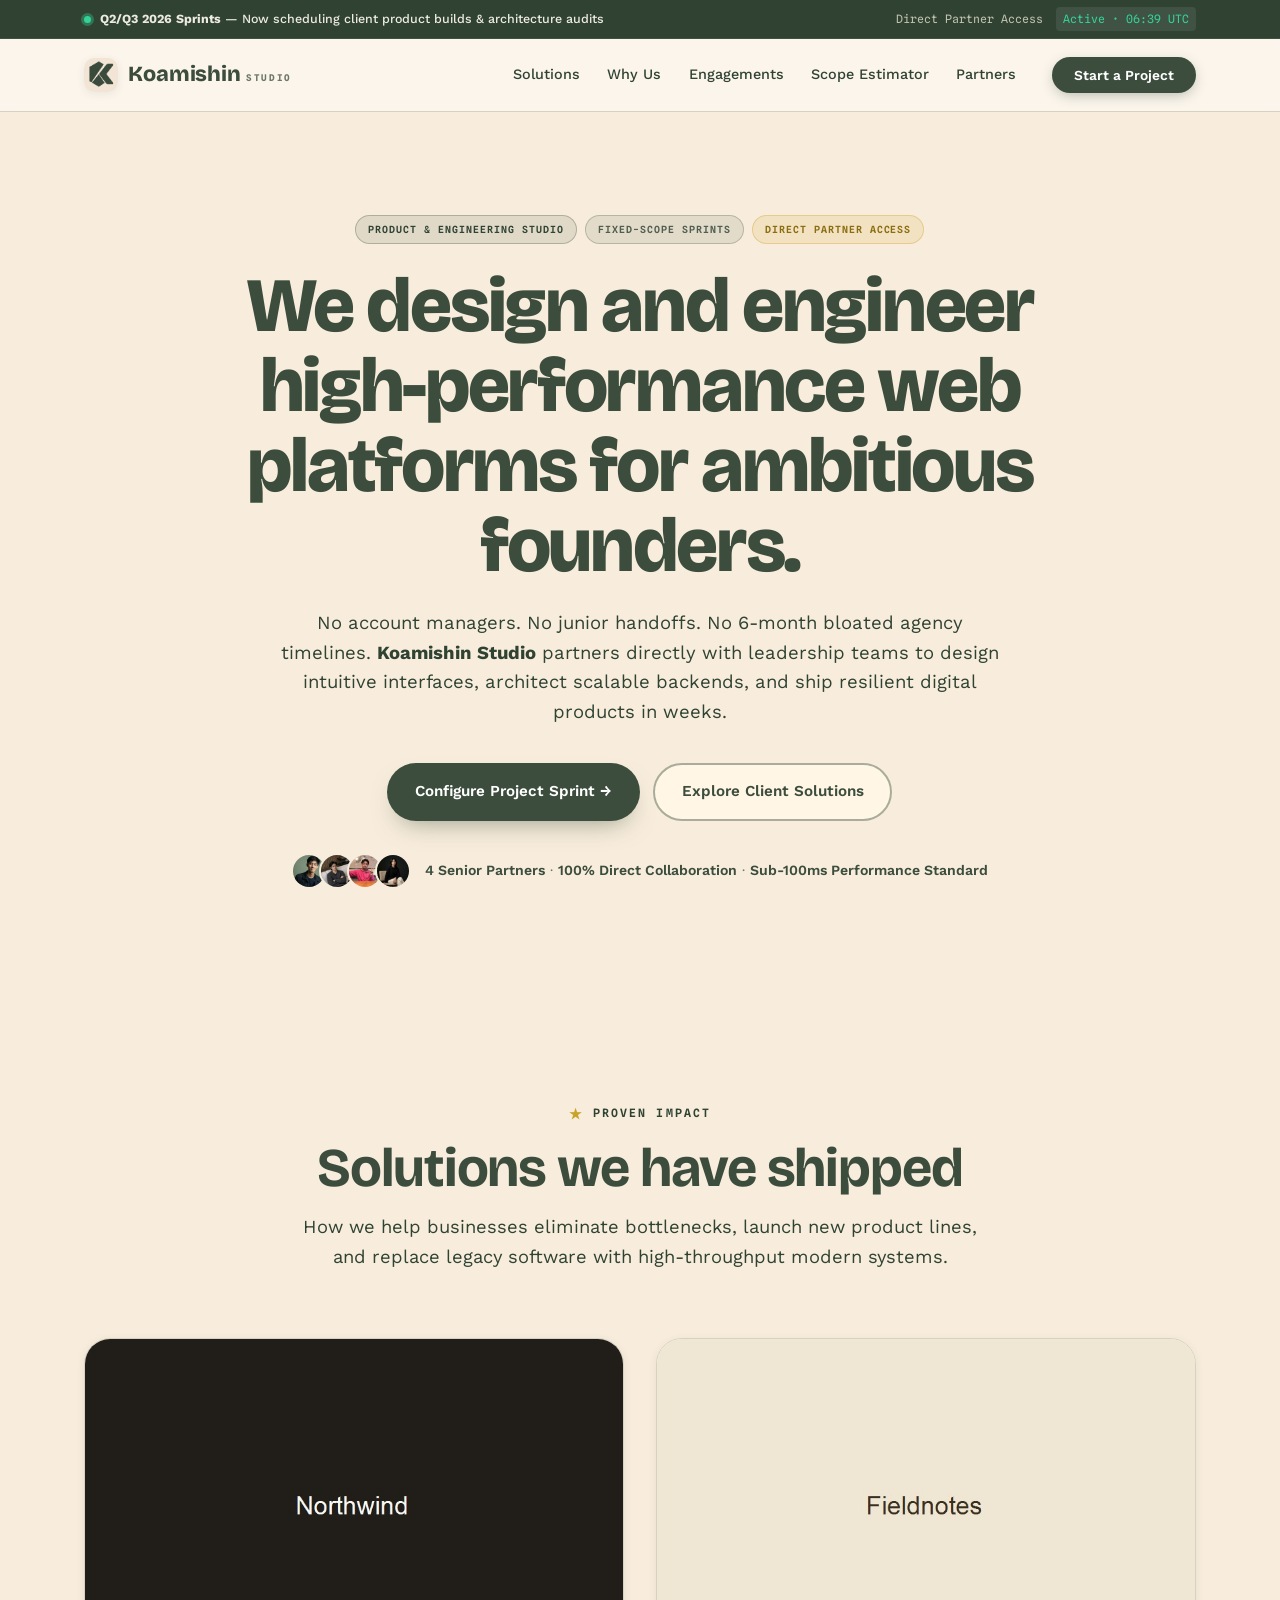
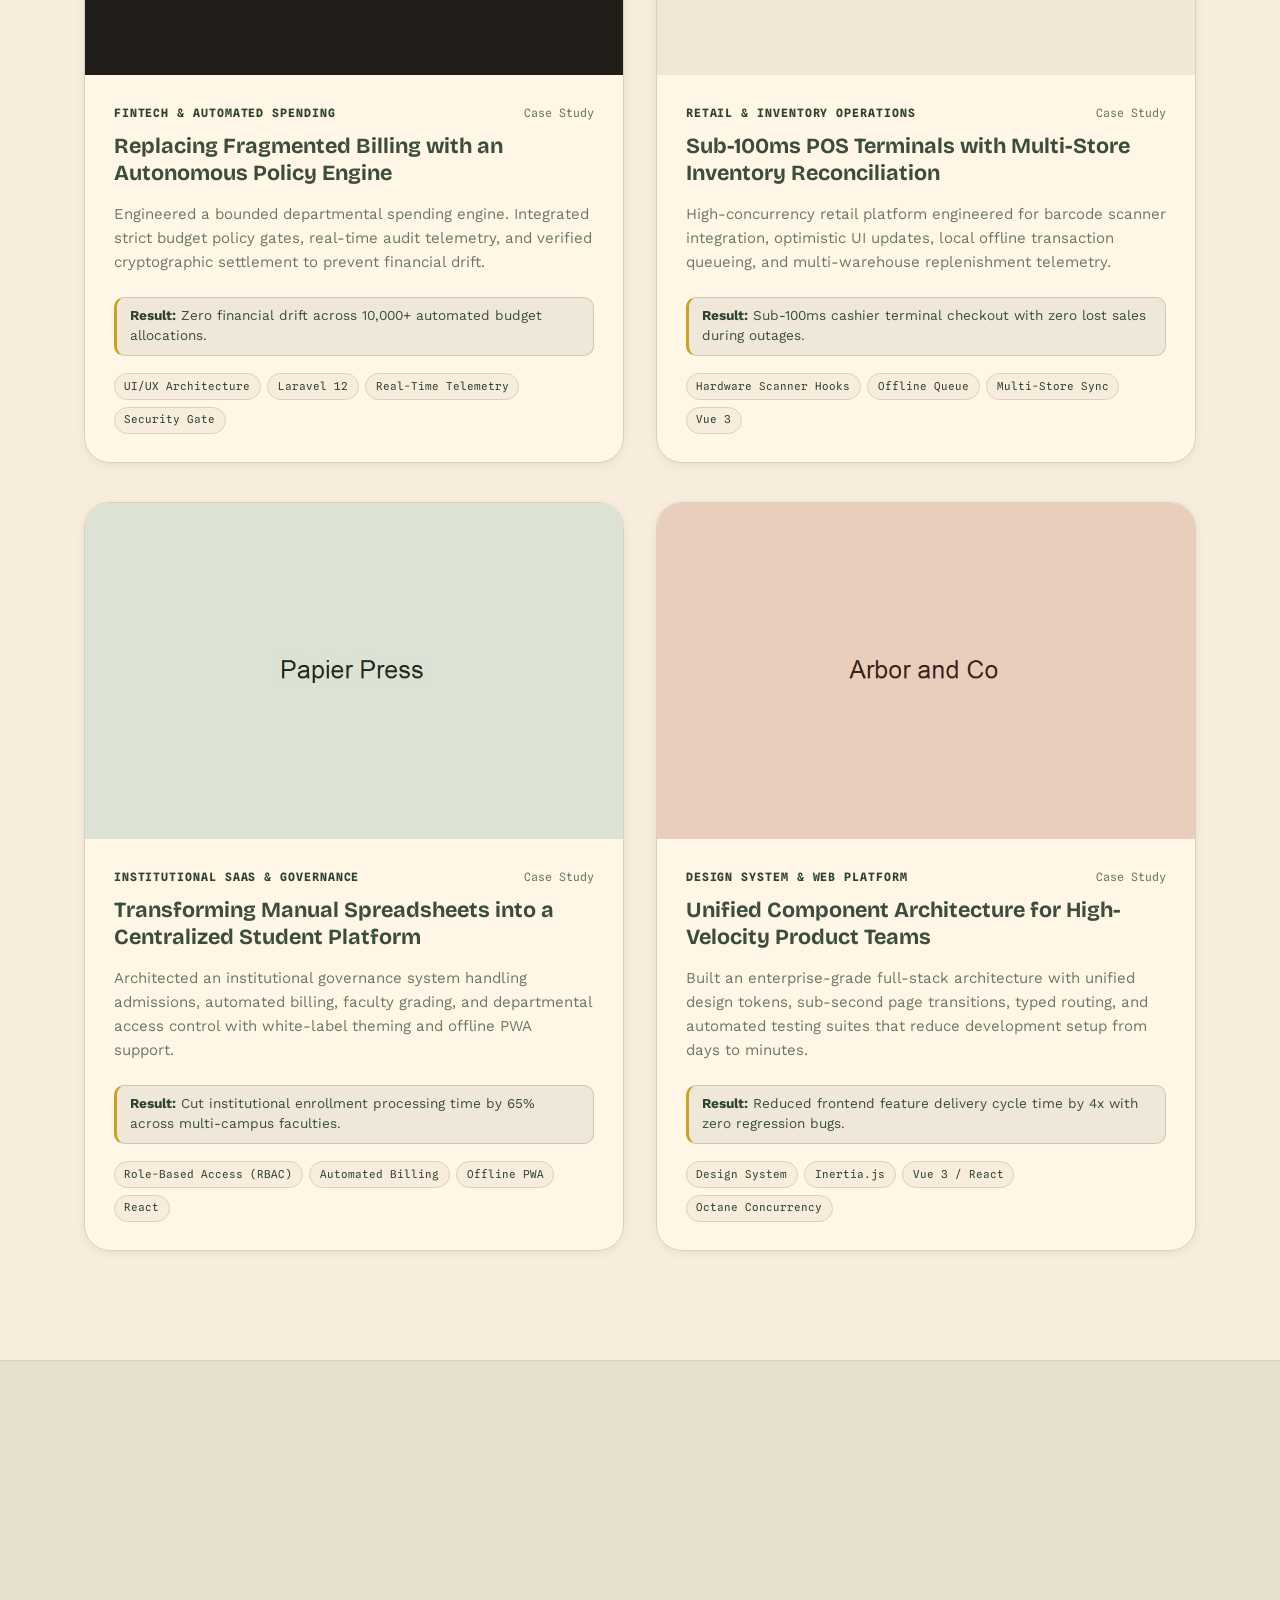
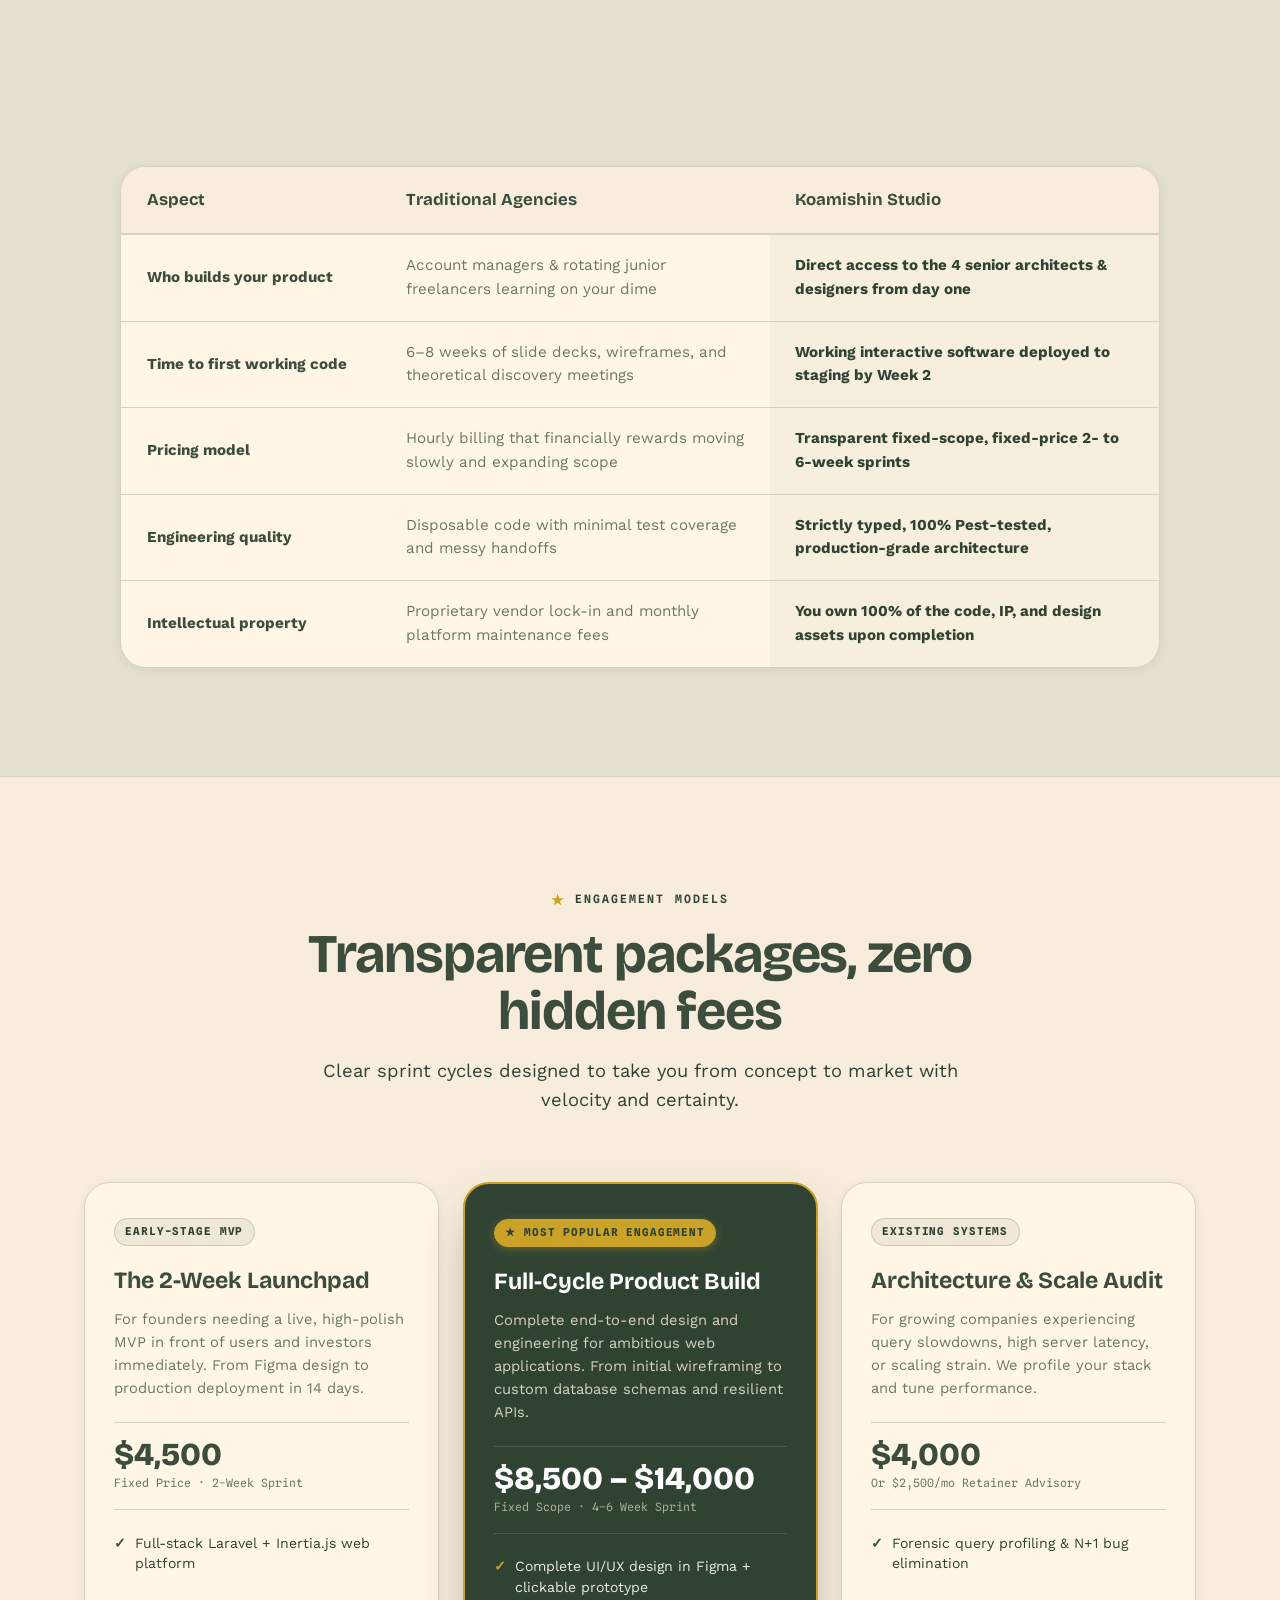
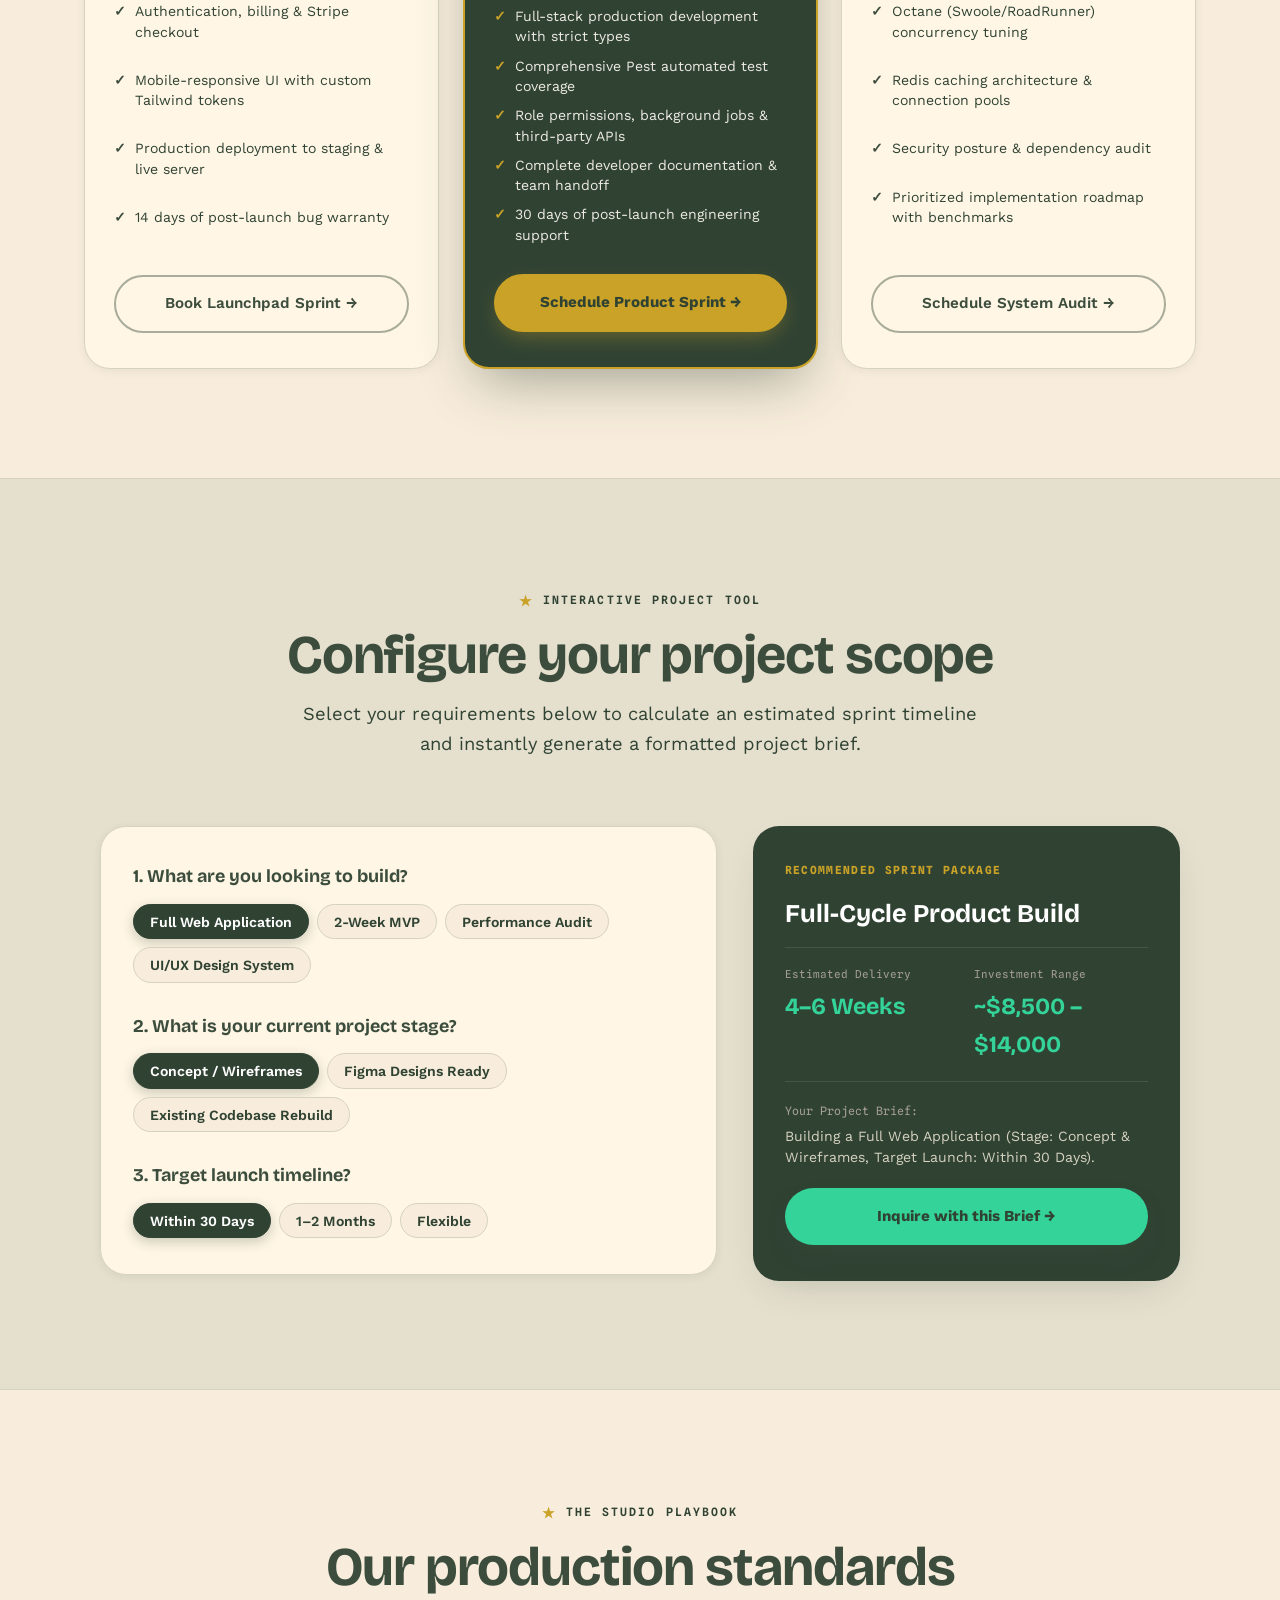
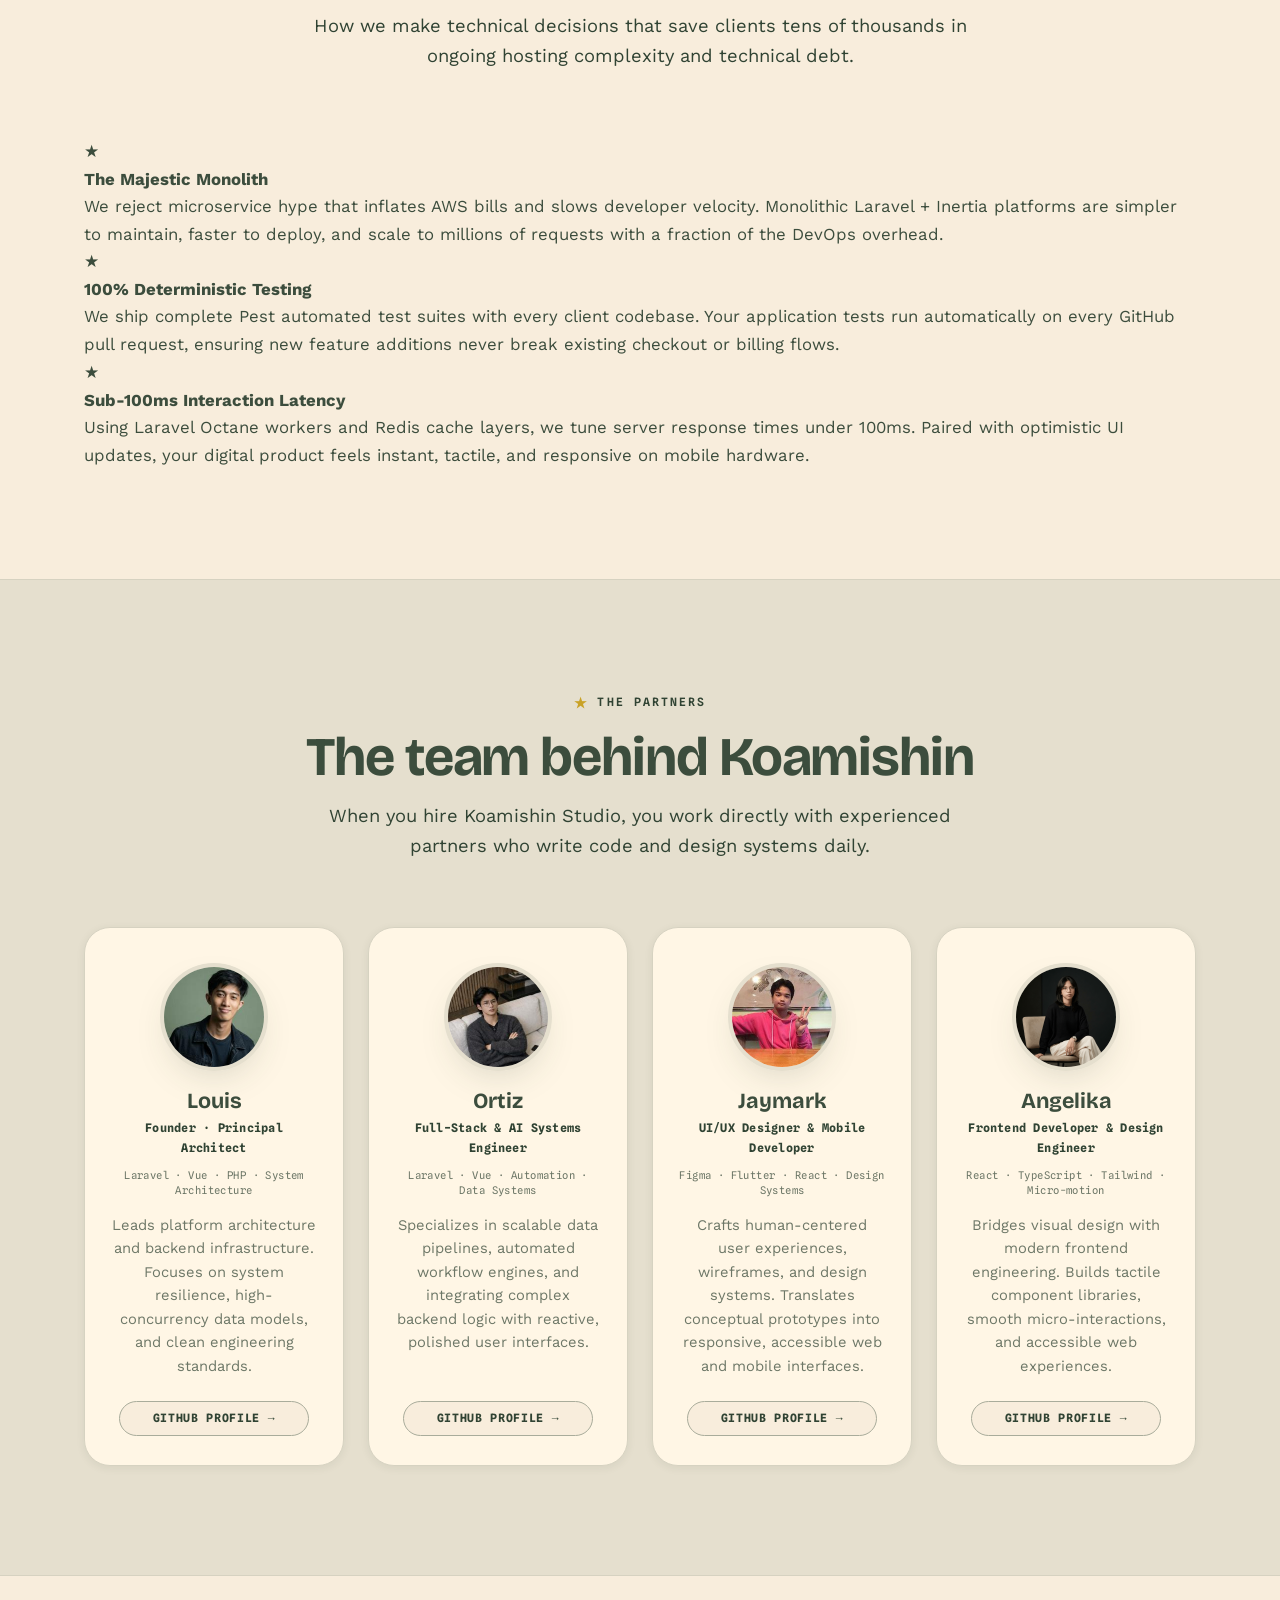
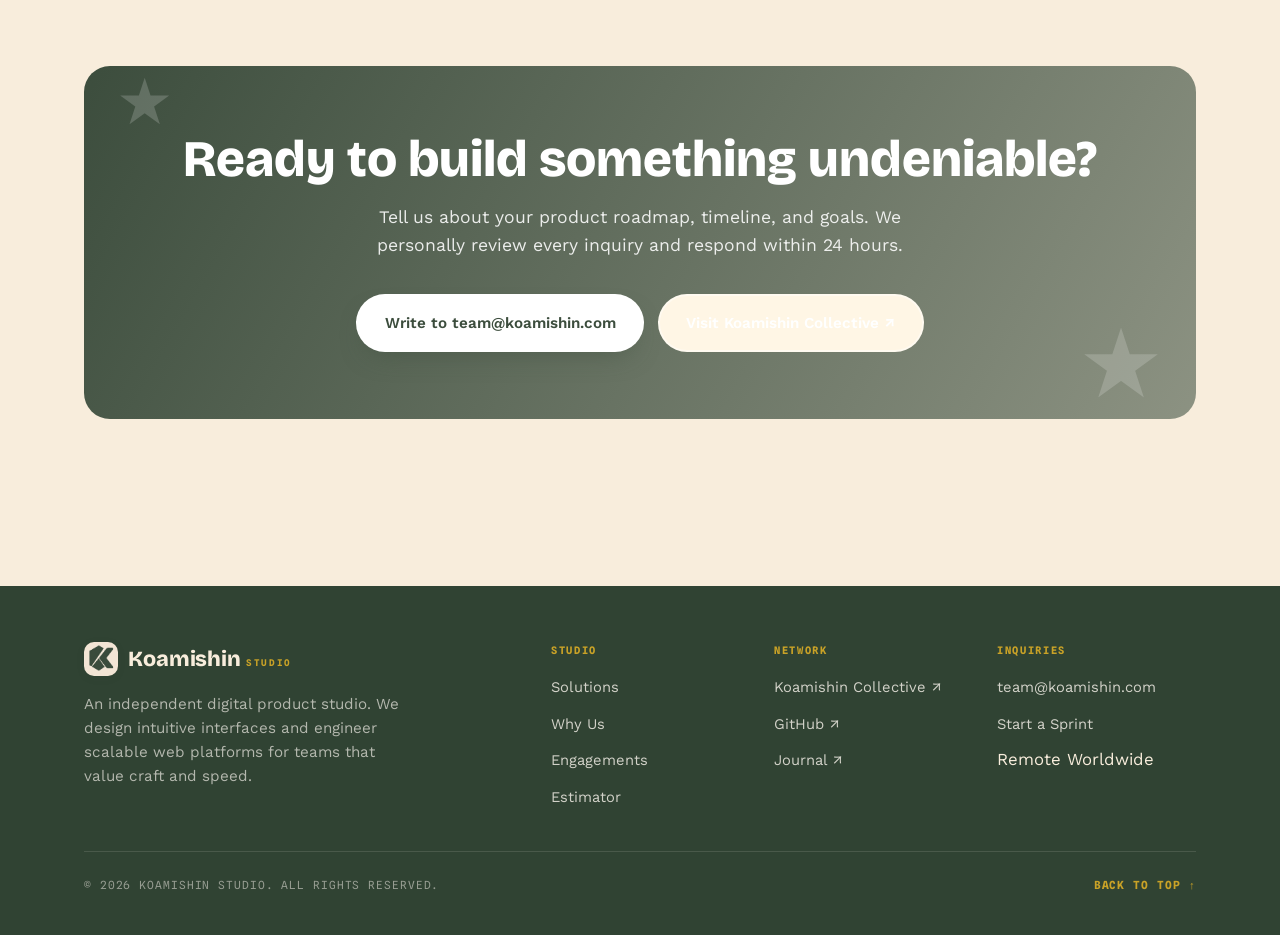
==== commit 3062118c: "asd" ====
--- a/index.html
+++ b/index.html
@@ -1,6 +1,7 @@
 <!DOCTYPE html>
 <html lang="en">
 <head>
+  <meta name="google-site-verification" content="xID6gUtszDCu-wfb5Bd0ZMnuelhOZVZWFFeQdHicWqg" />
   <meta charset="UTF-8" />
   <meta name="viewport" content="width=device-width, initial-scale=1.0, viewport-fit=cover" />
   <meta name="theme-color" content="#3C4D3D" />
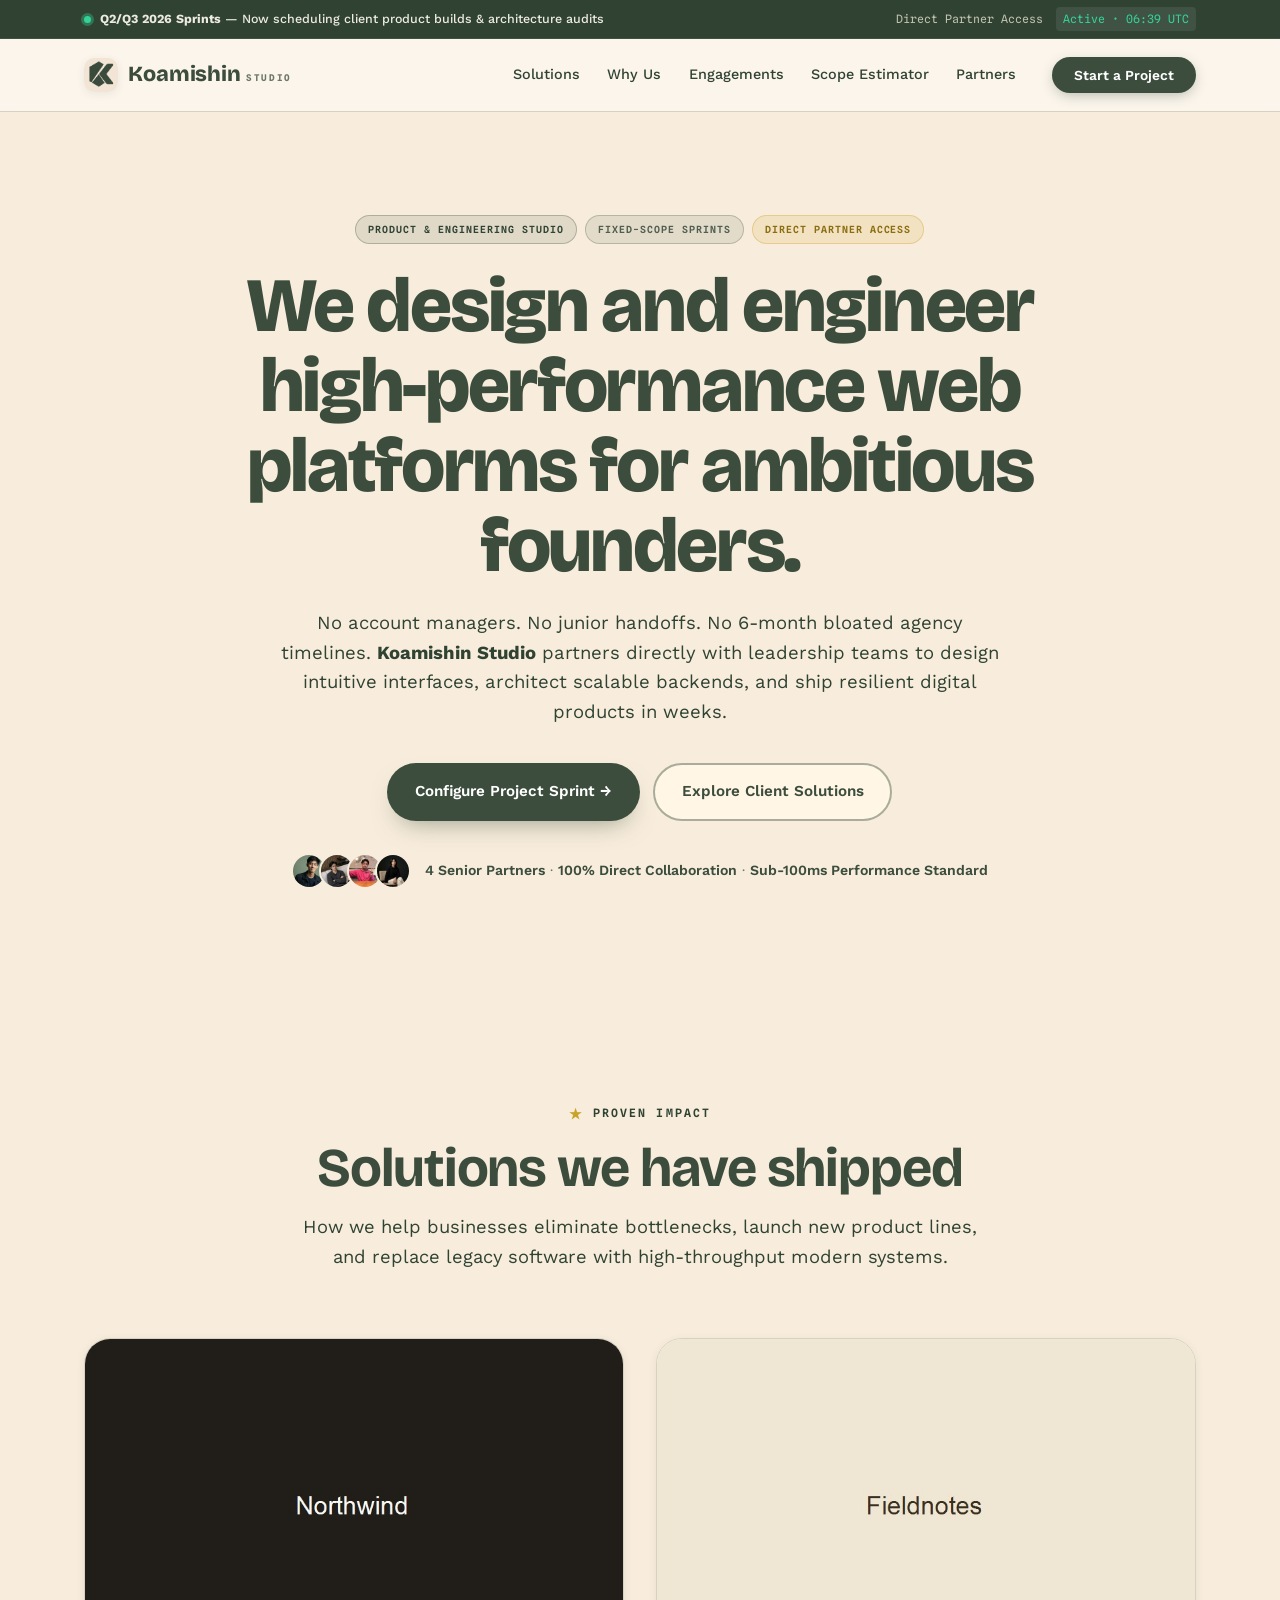
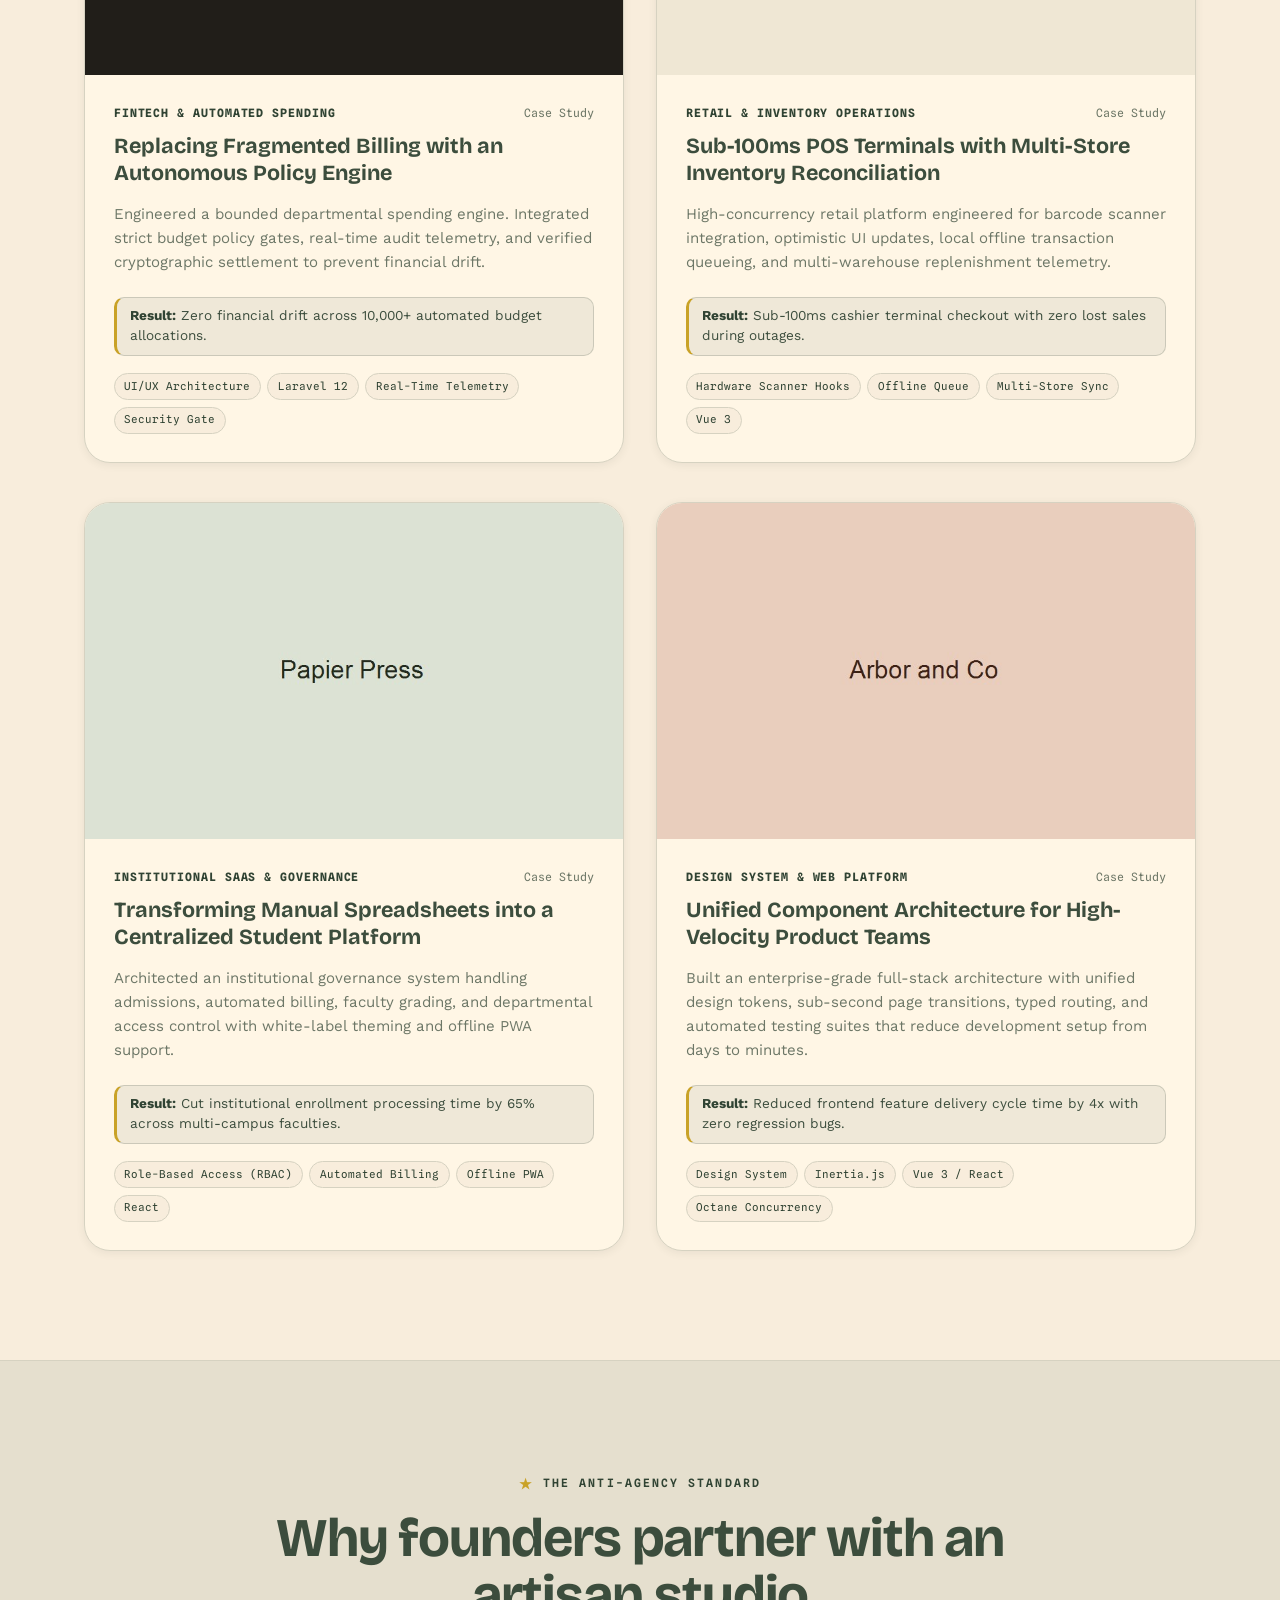
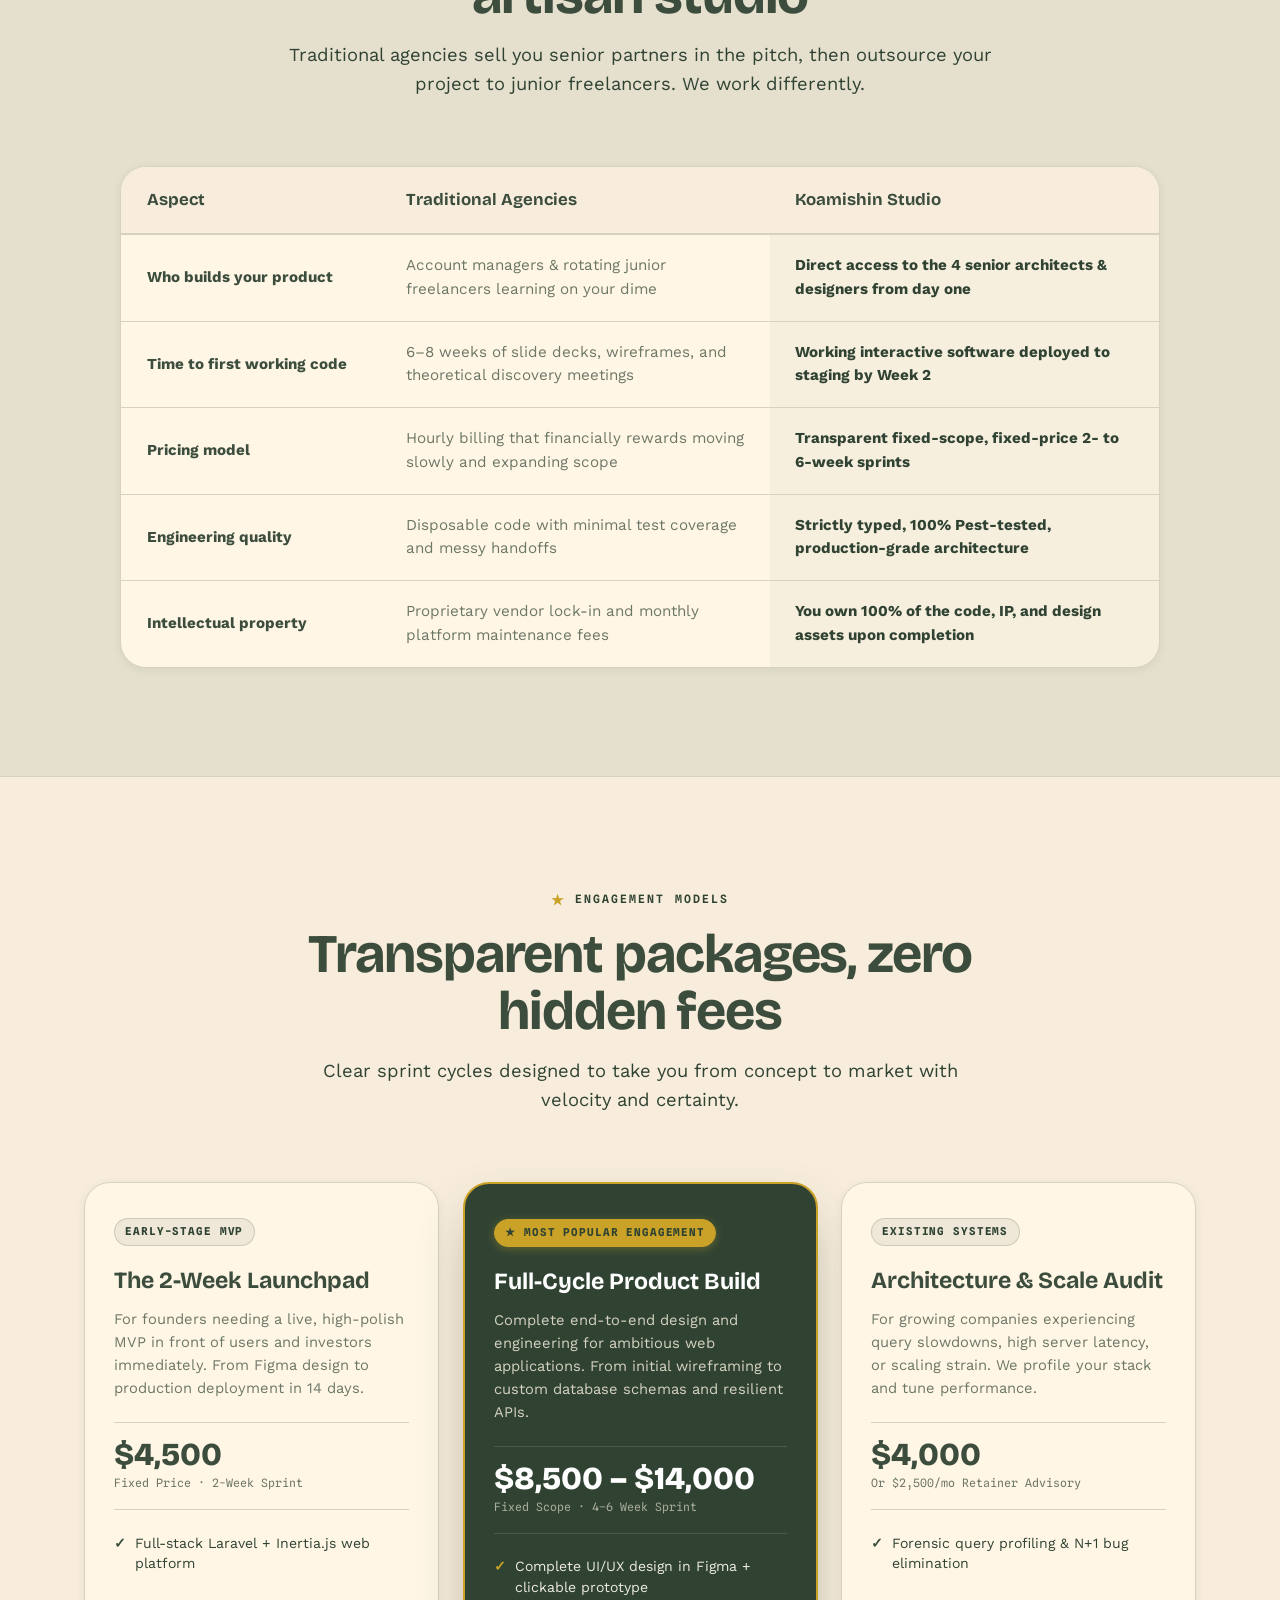
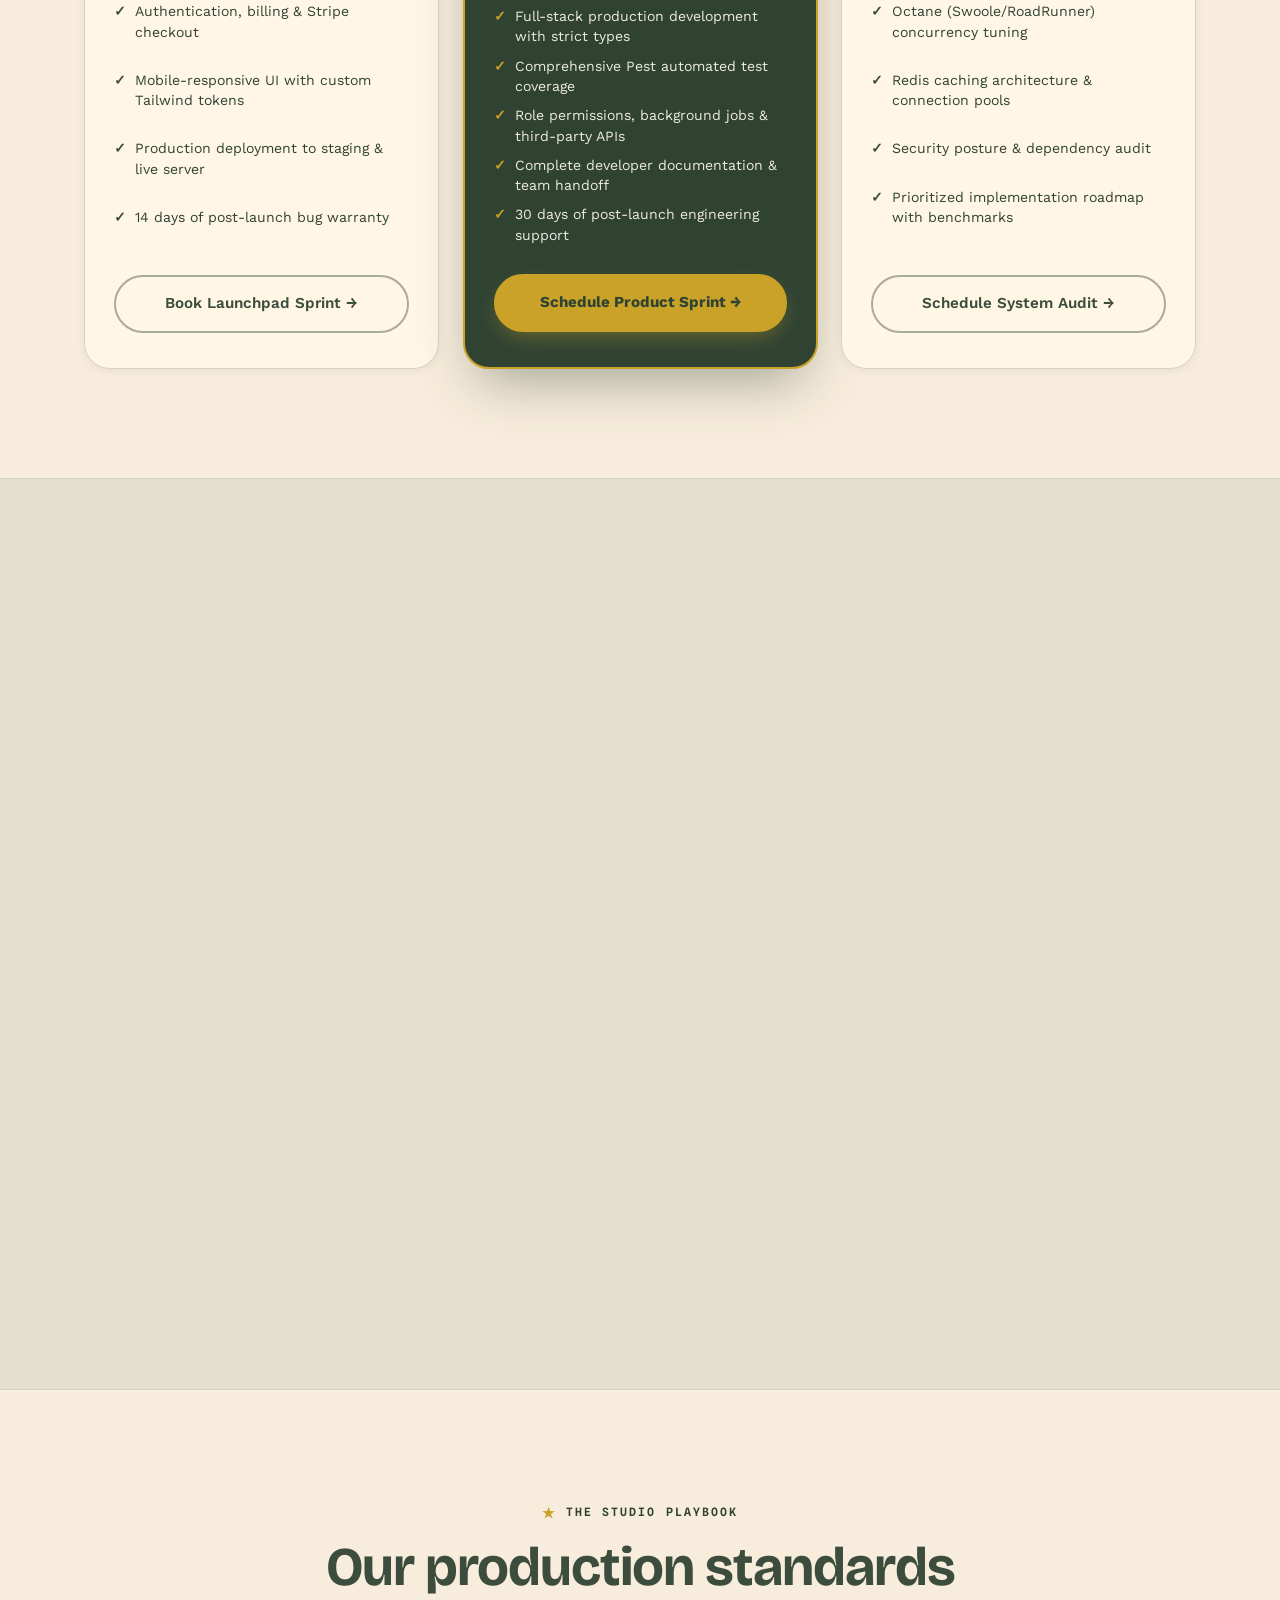
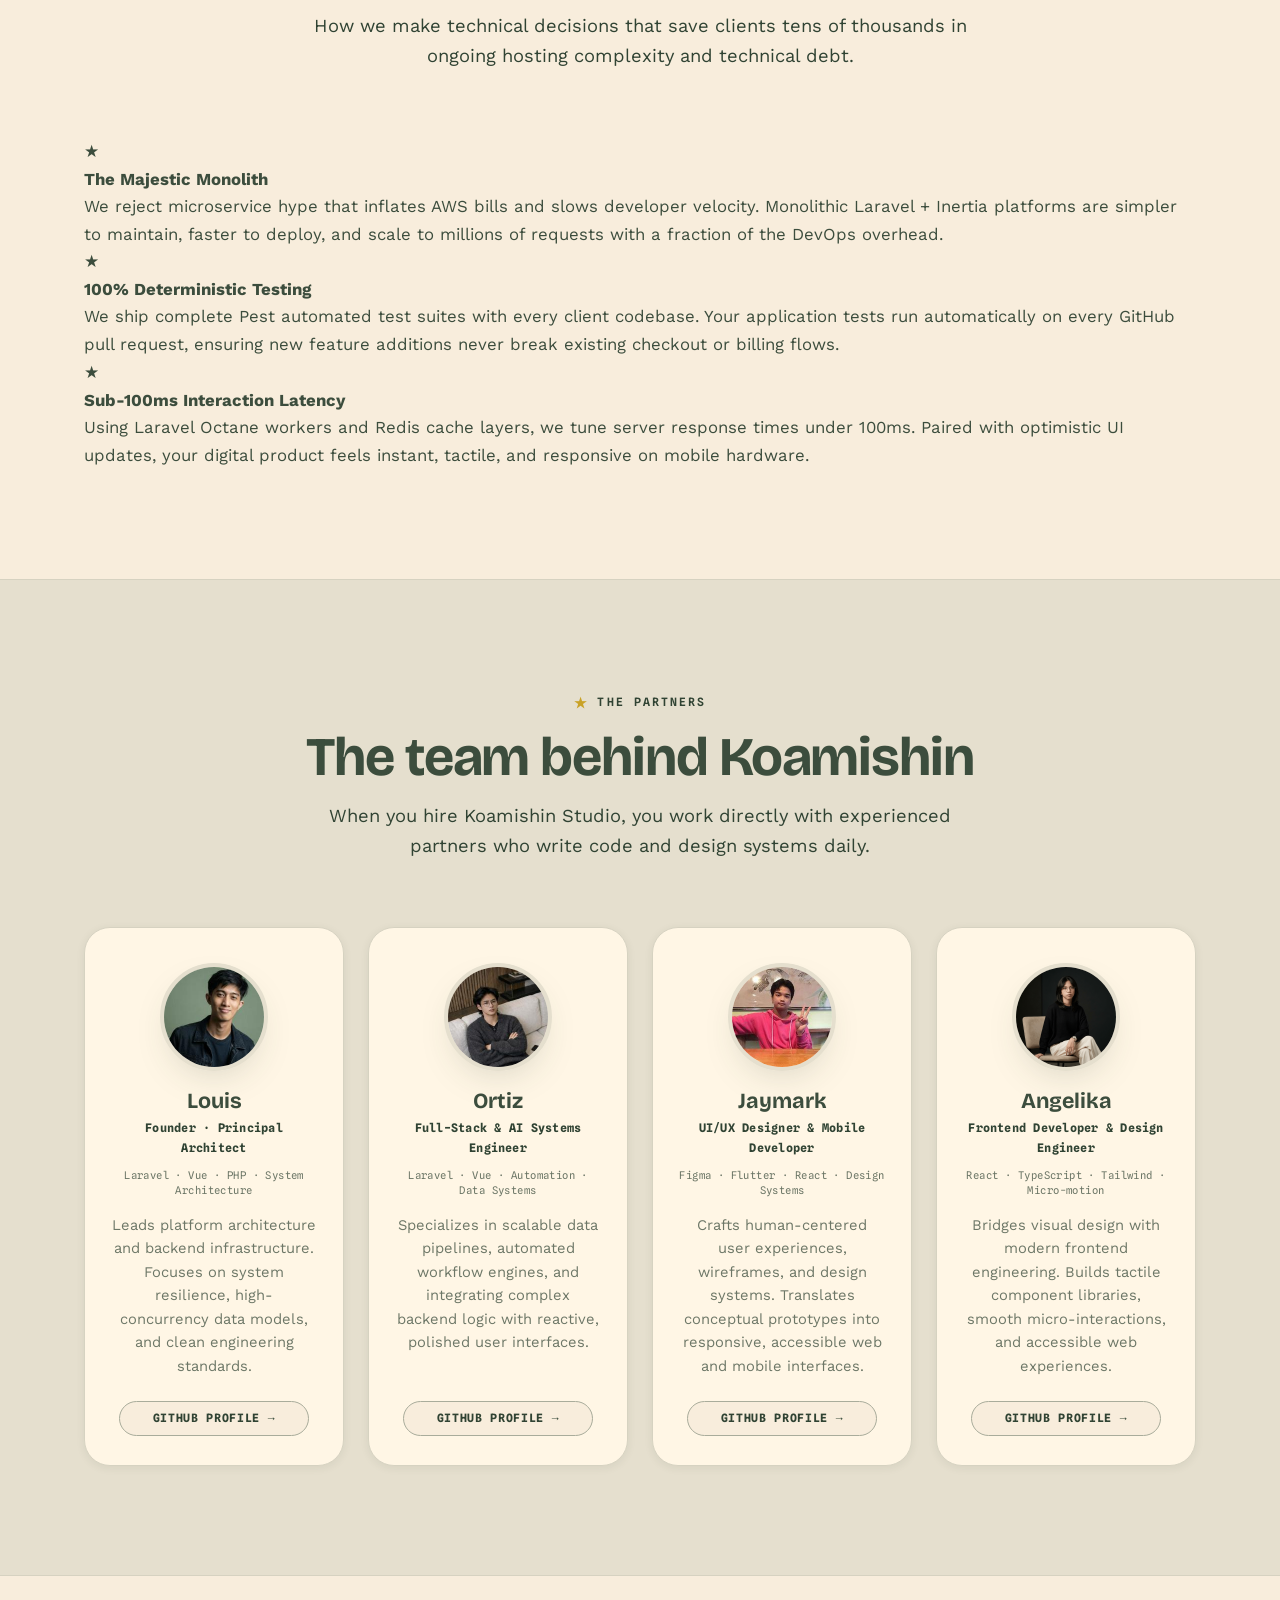
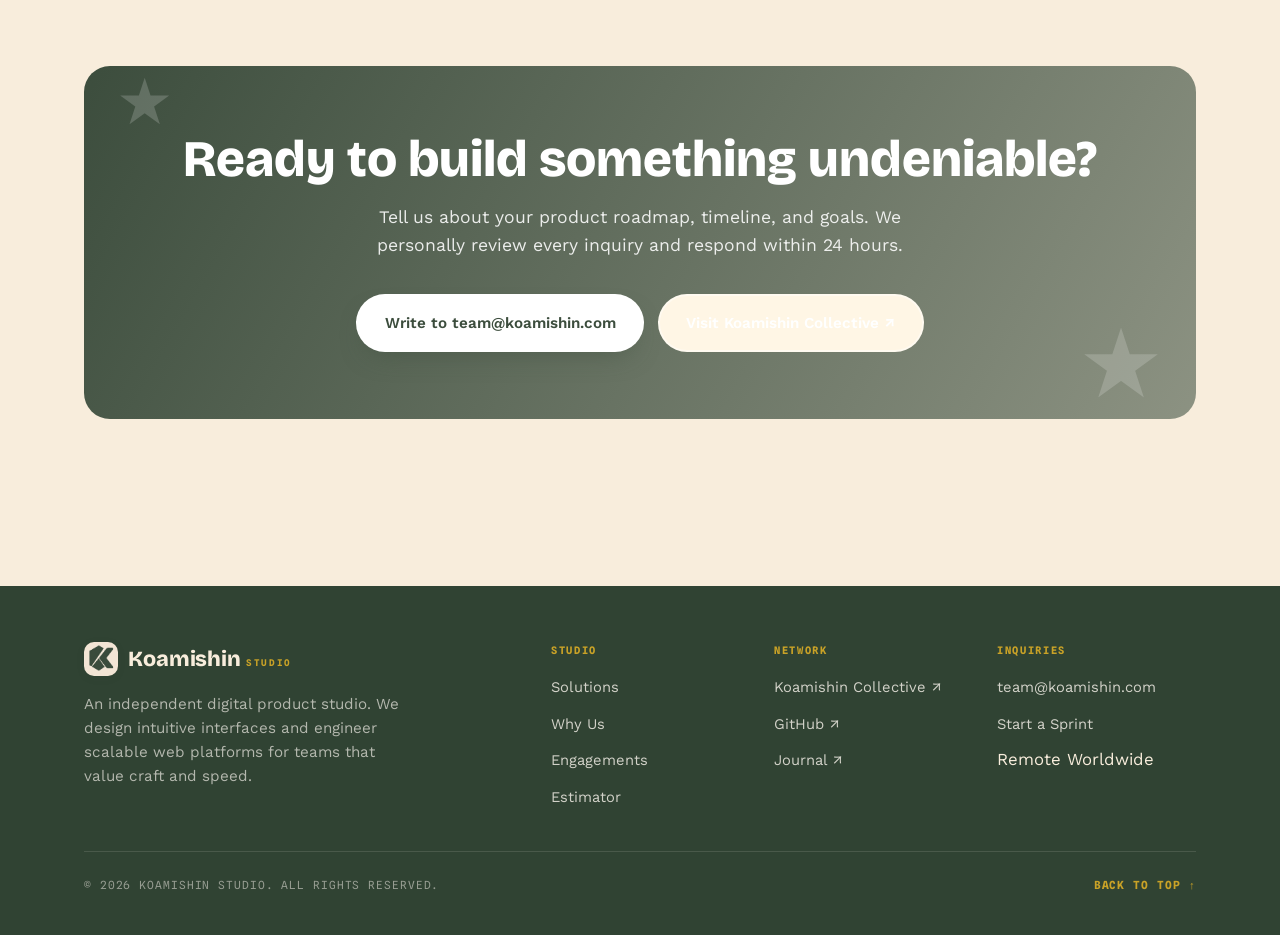
==== commit 94959668: "dsa" ====
--- a/index.html
+++ b/index.html
@@ -1,7 +1,7 @@
 <!DOCTYPE html>
 <html lang="en">
 <head>
-  <meta name="google-site-verification" content="xID6gUtszDCu-wfb5Bd0ZMnuelhOZVZWFFeQdHicWqg" />
+  <meta name="google-site-verification" content="xID6gUtszDCu-wfb5Bd0ZMnuelhOZVZWFFeQdHicWqg"/>
   <meta charset="UTF-8" />
   <meta name="viewport" content="width=device-width, initial-scale=1.0, viewport-fit=cover" />
   <meta name="theme-color" content="#3C4D3D" />
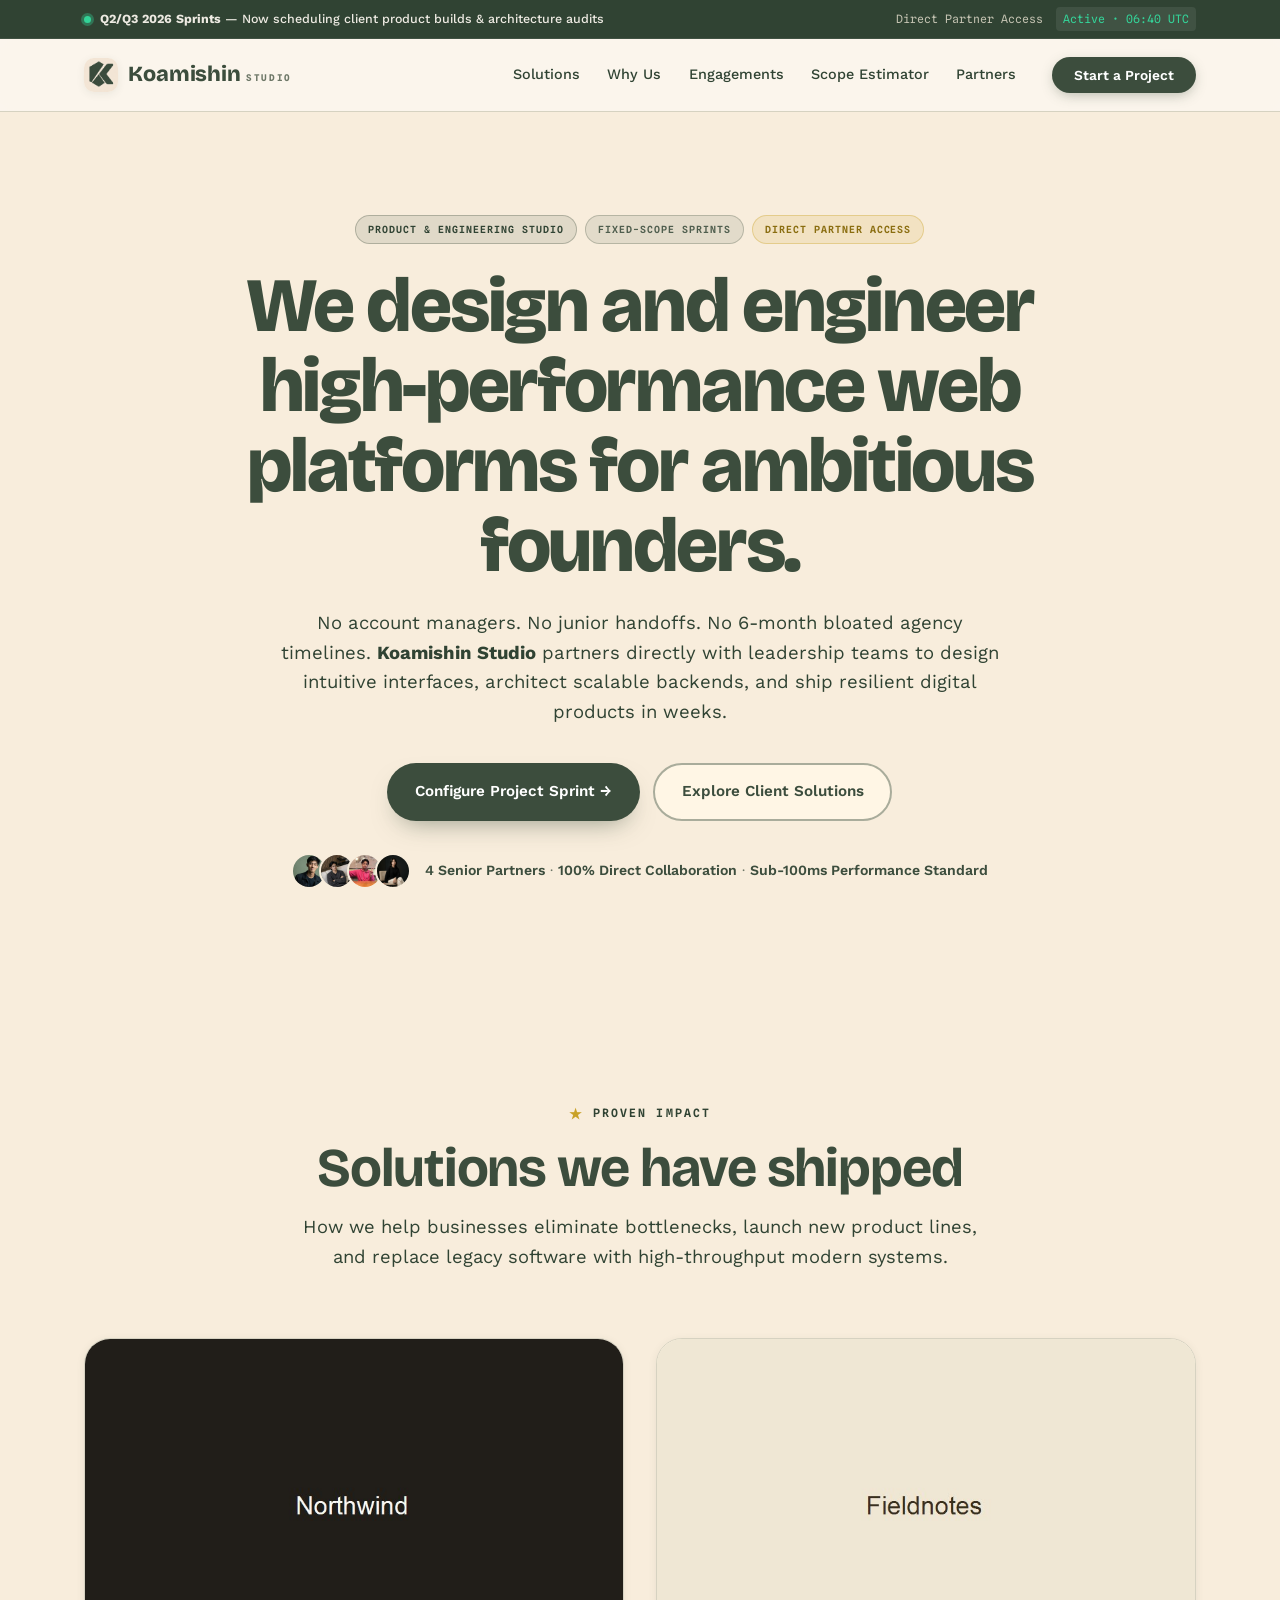
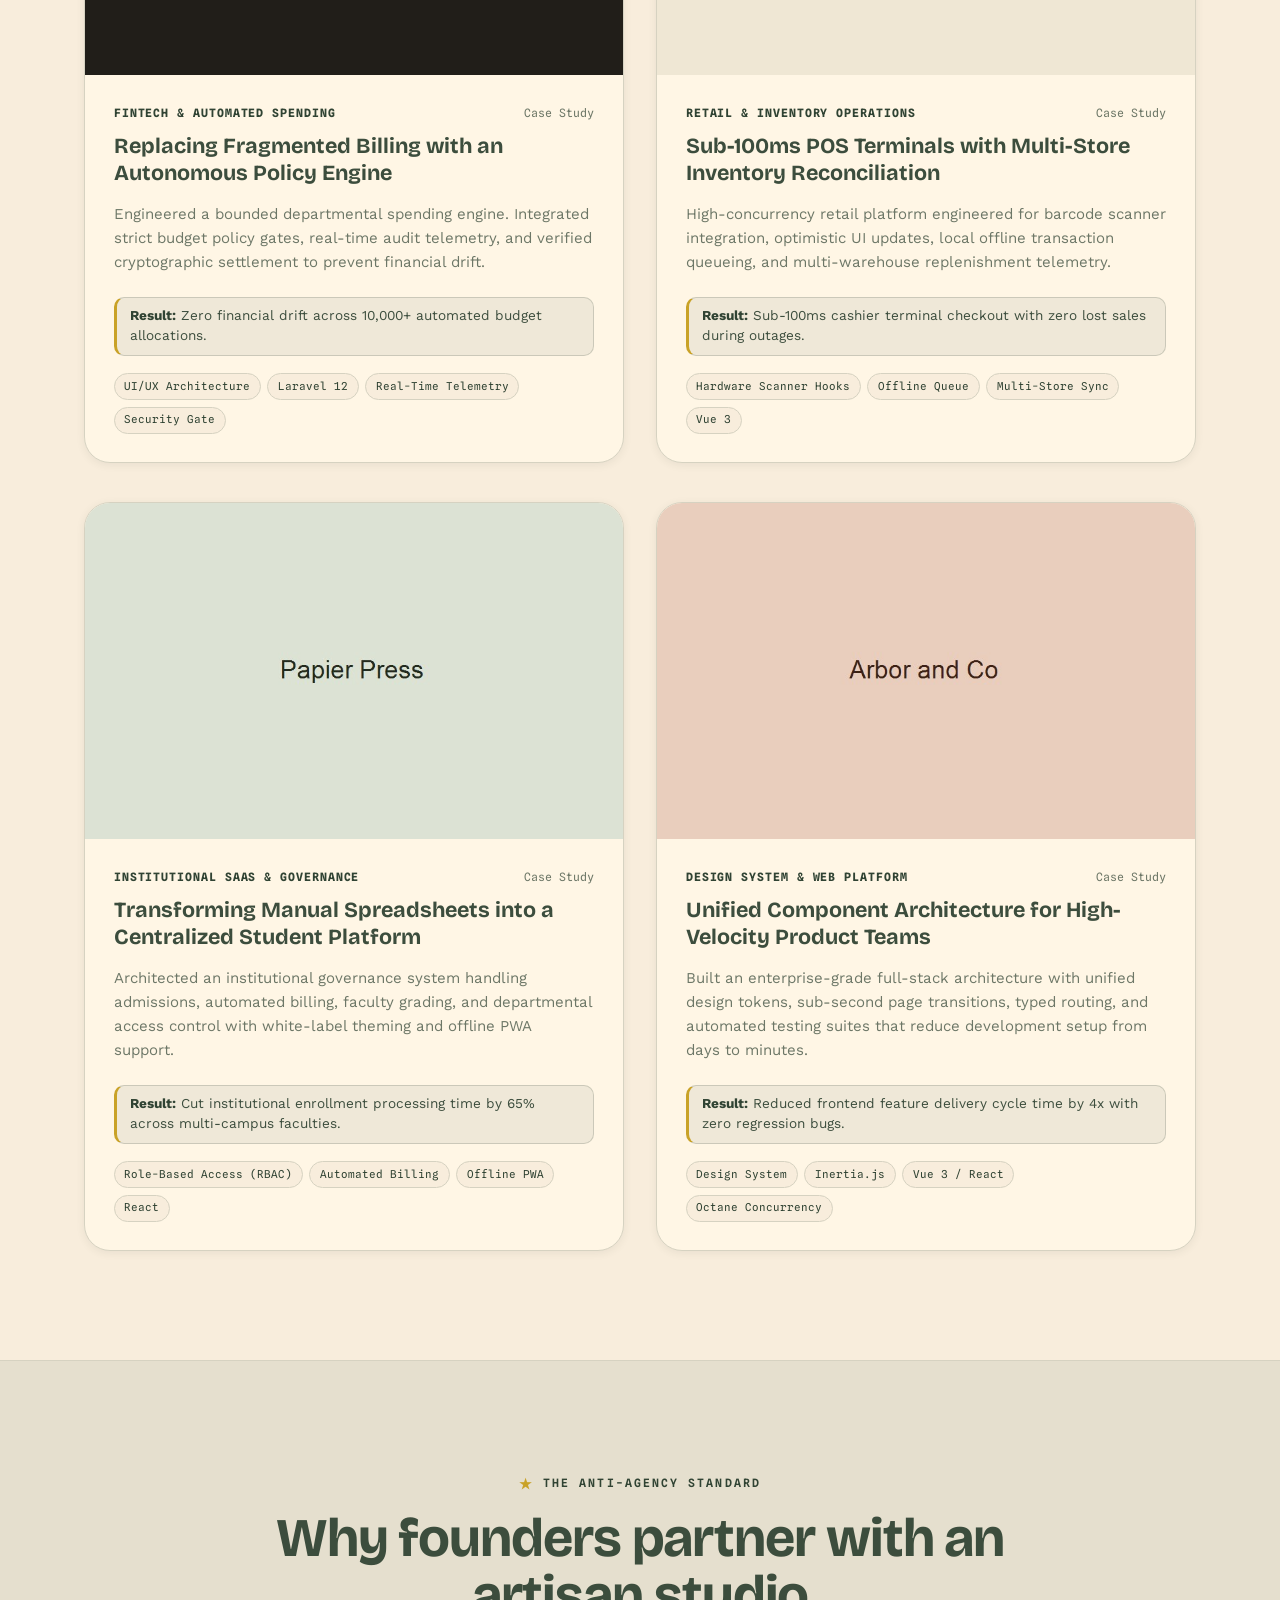
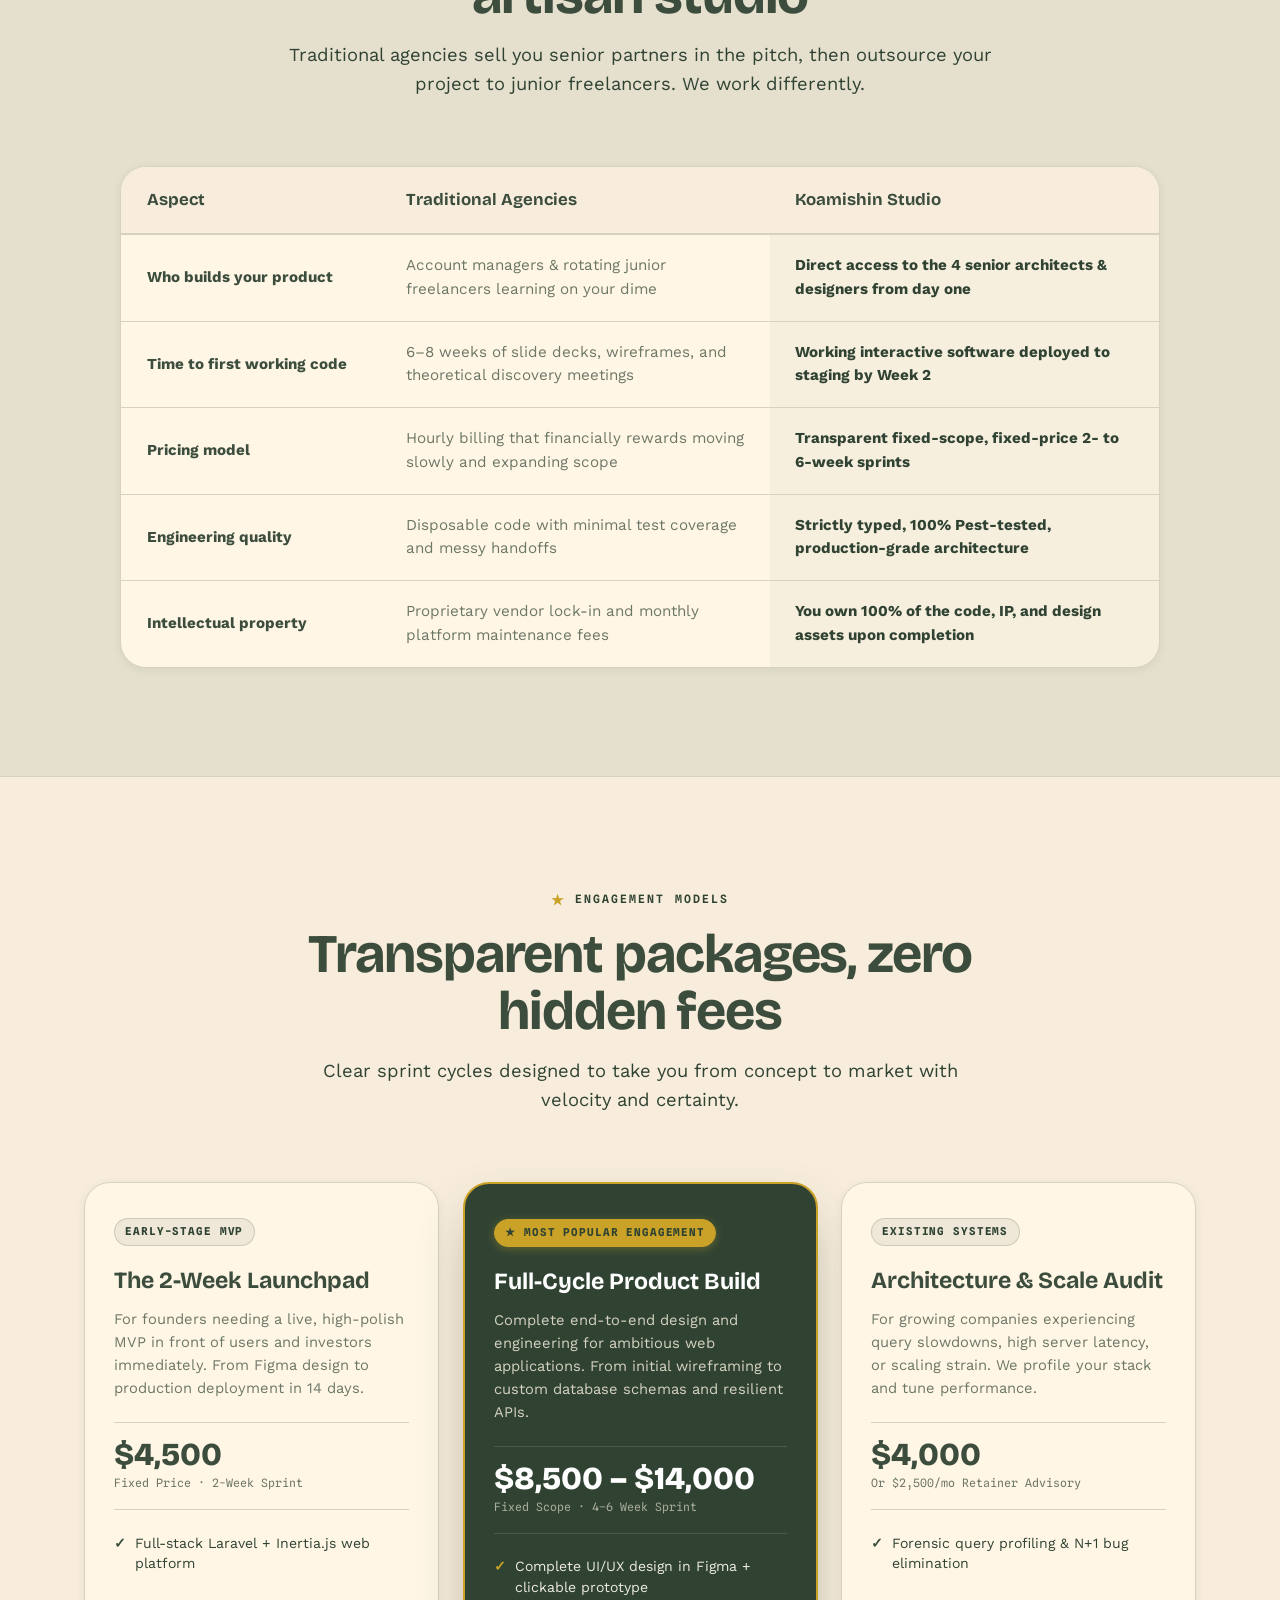
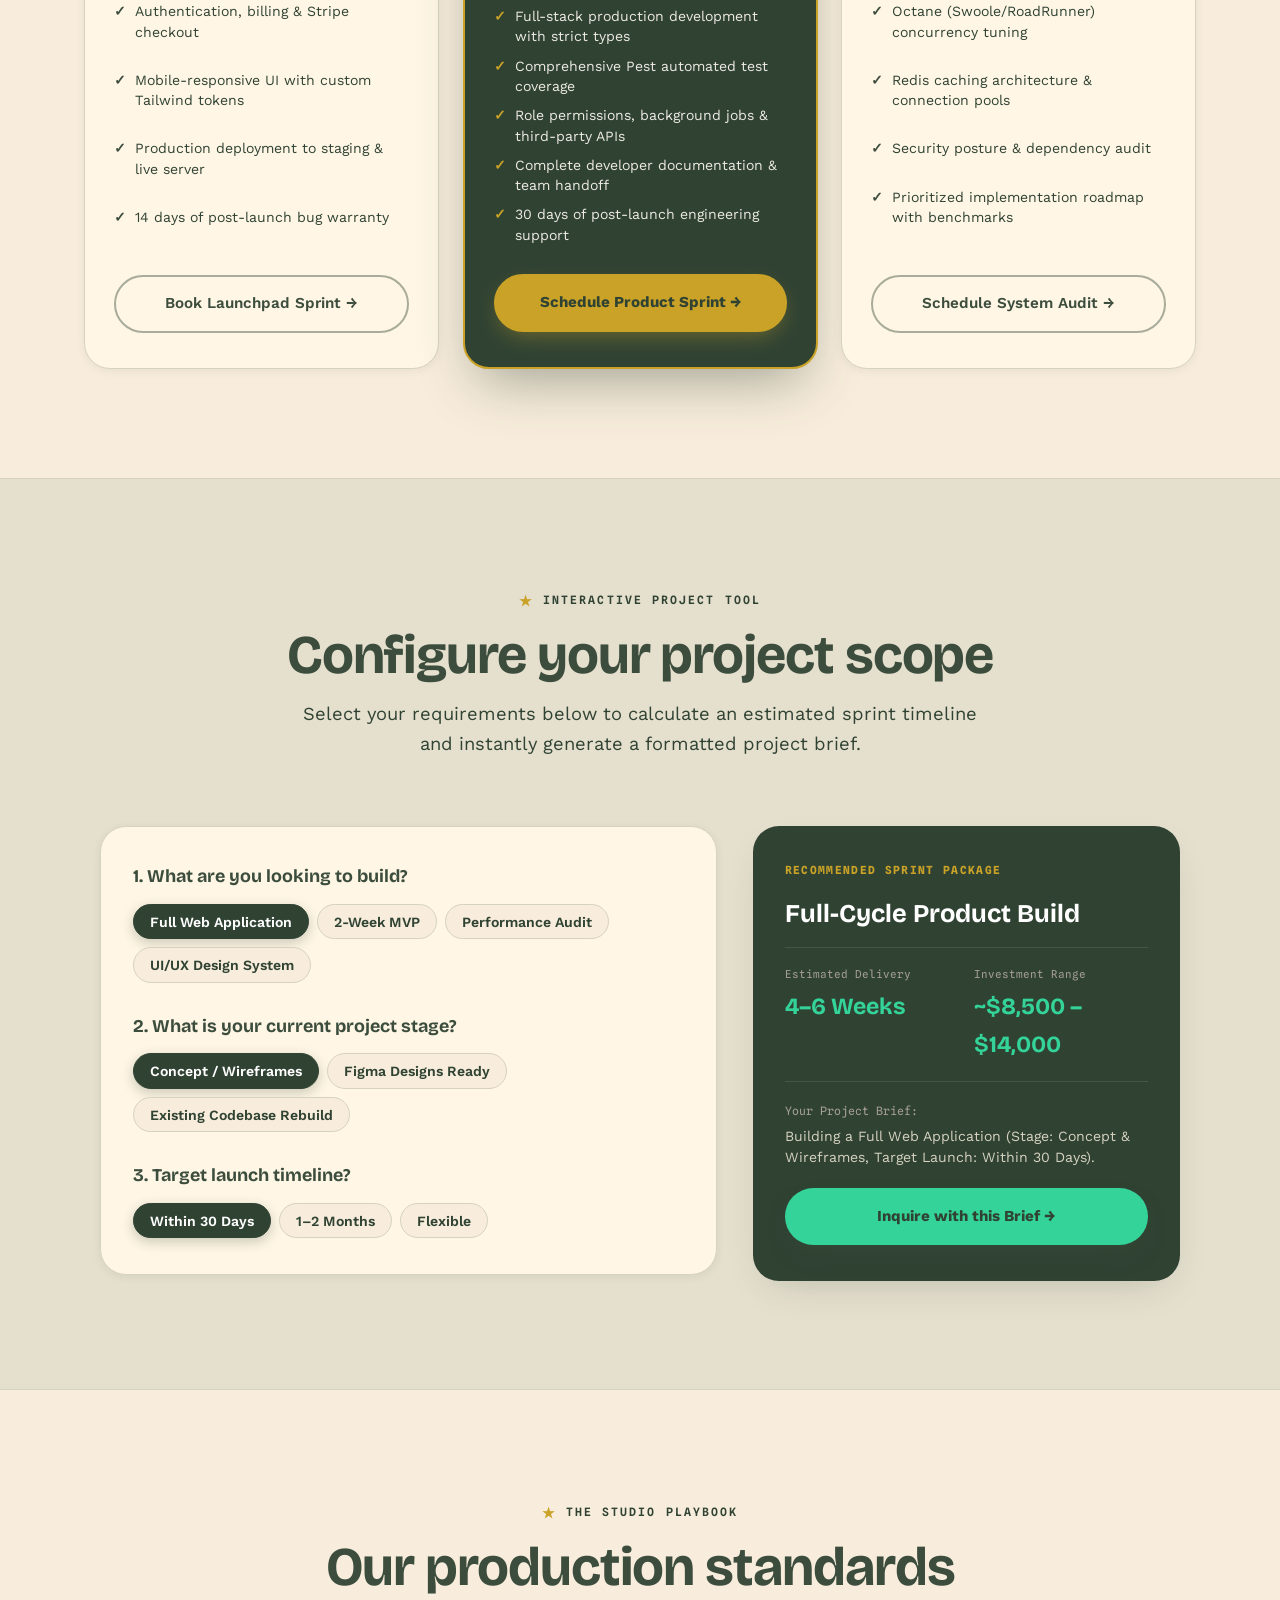
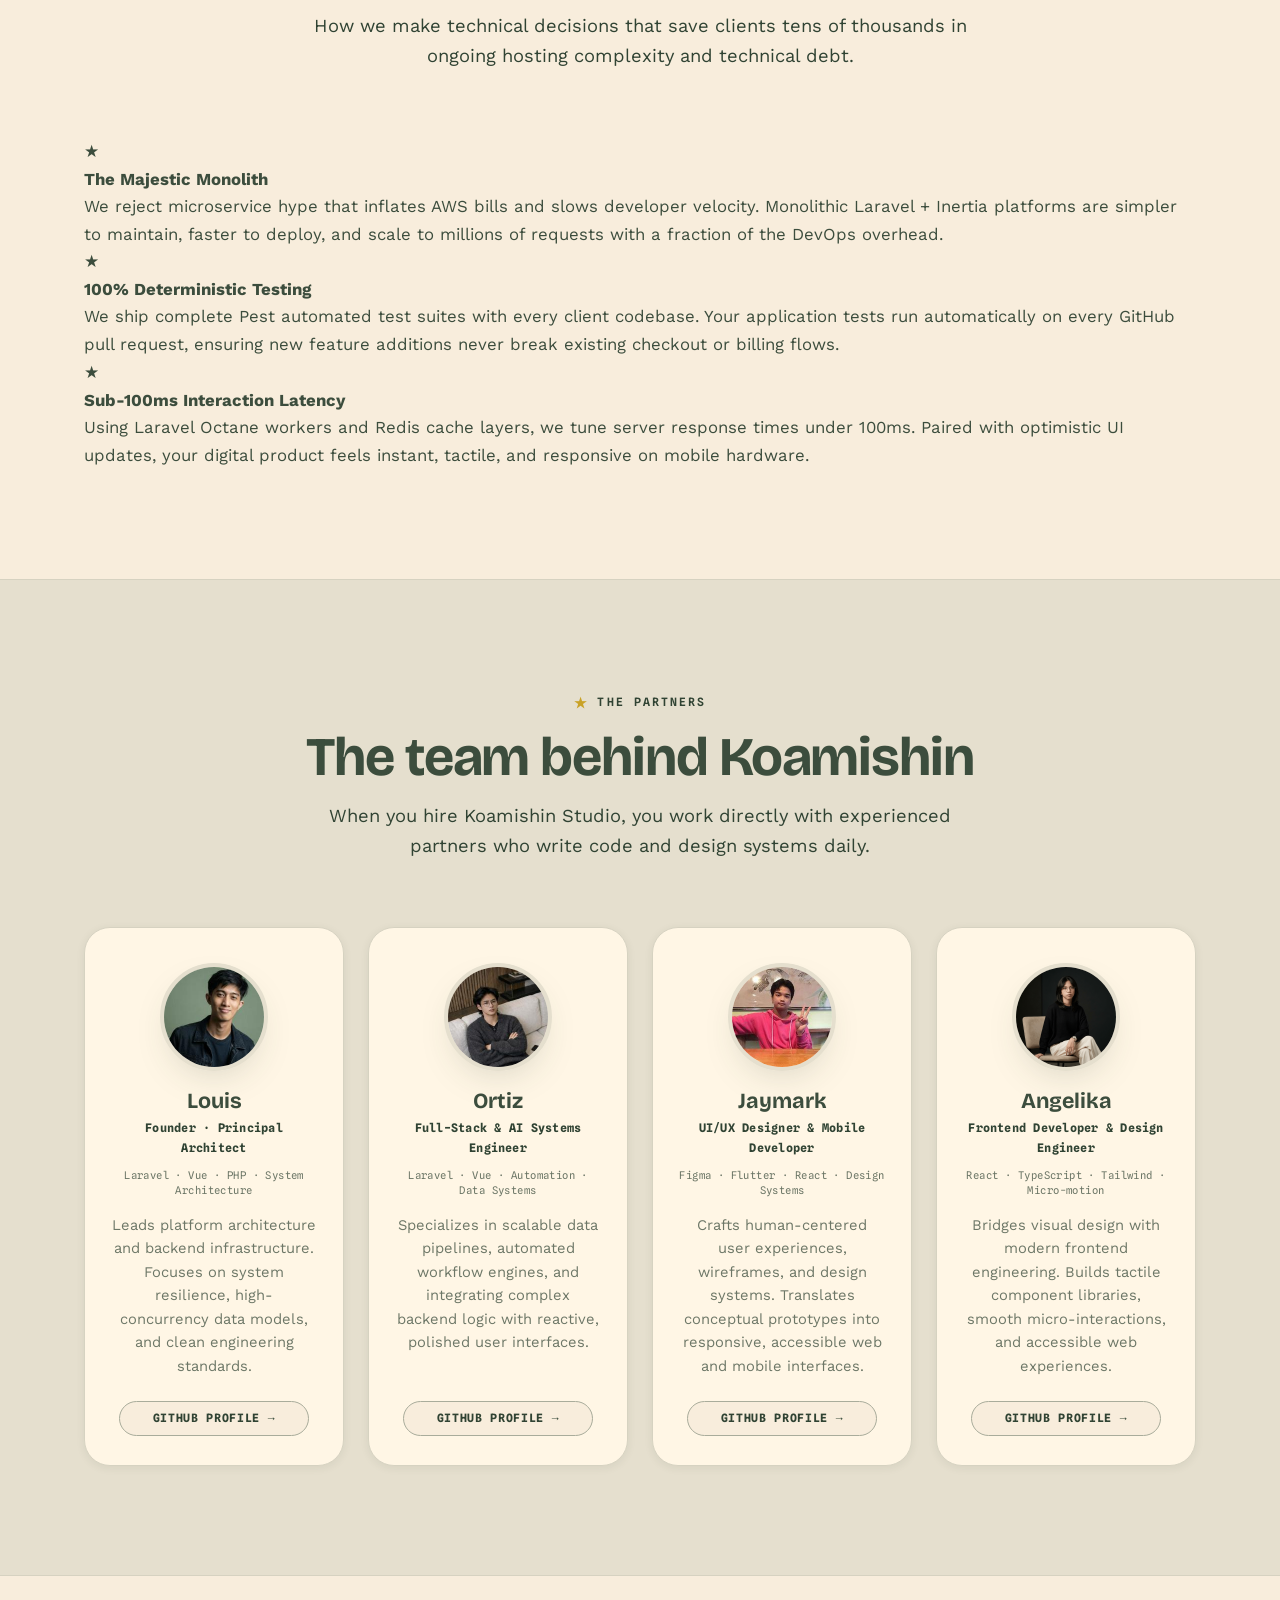
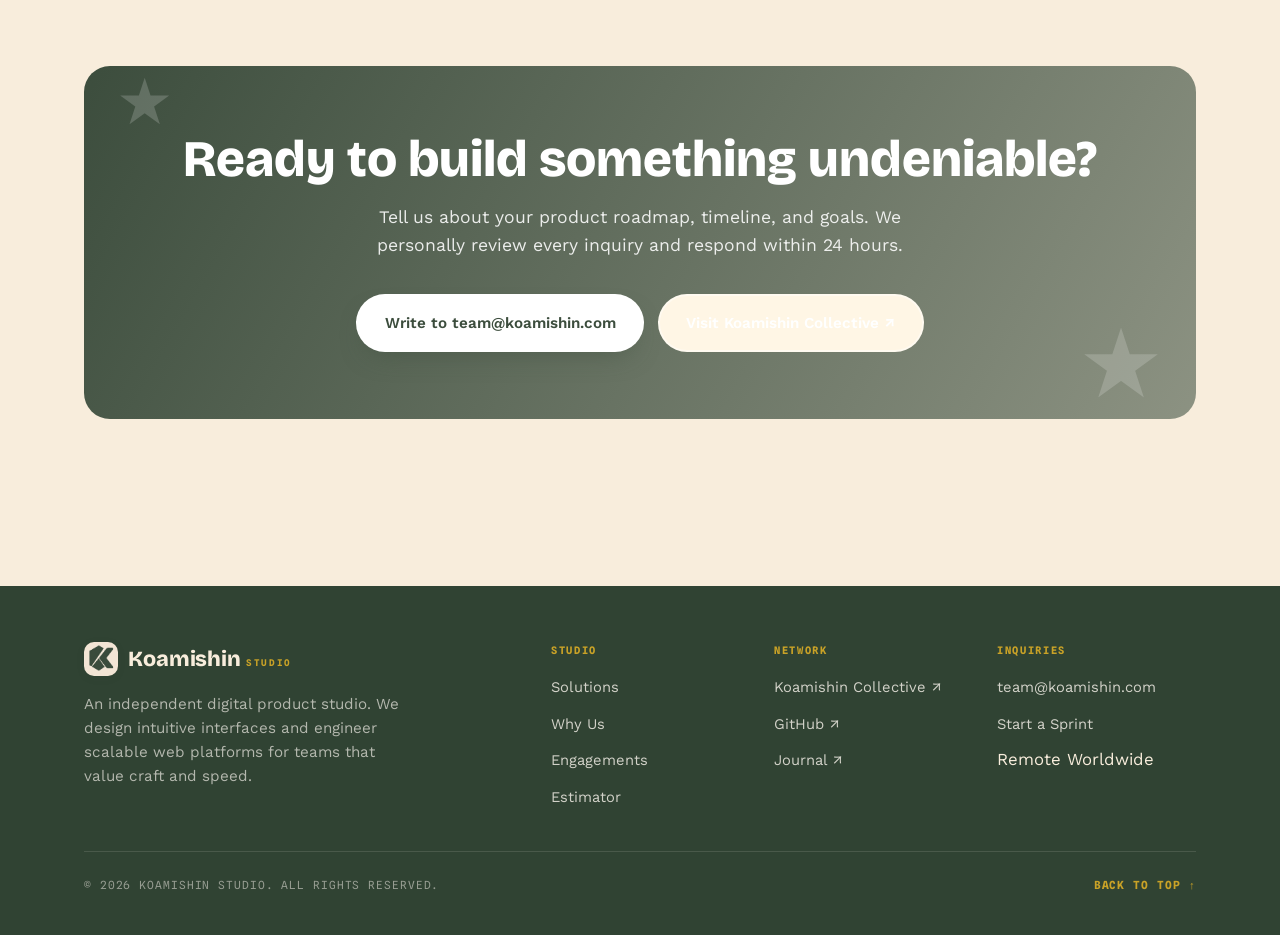
==== commit 44cc9ae9: "asd" ====
--- a/index.html
+++ b/index.html
@@ -1,7 +1,6 @@
 <!DOCTYPE html>
 <html lang="en">
 <head>
-  <meta name="google-site-verification" content="xID6gUtszDCu-wfb5Bd0ZMnuelhOZVZWFFeQdHicWqg"/>
   <meta charset="UTF-8" />
   <meta name="viewport" content="width=device-width, initial-scale=1.0, viewport-fit=cover" />
   <meta name="theme-color" content="#3C4D3D" />
